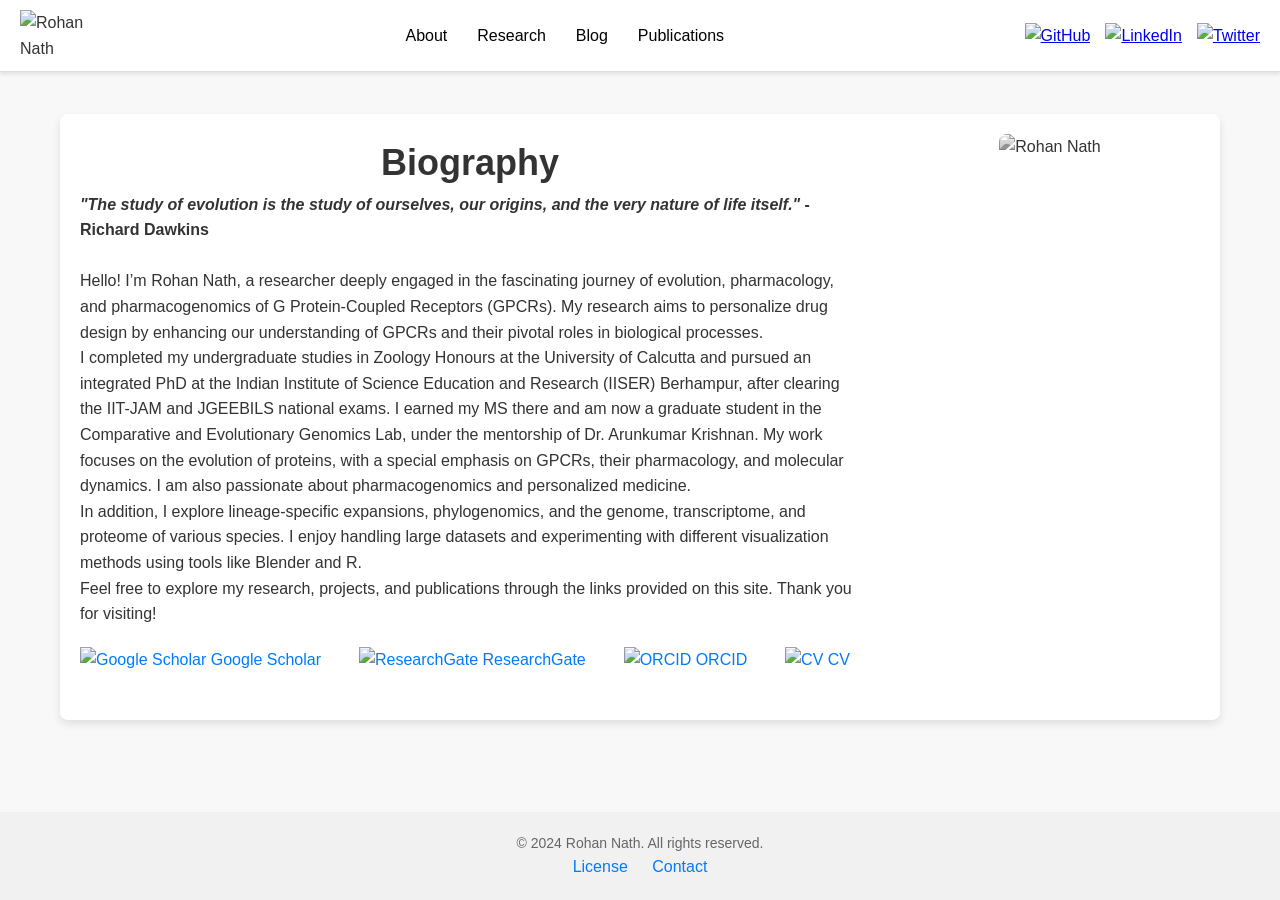
==== about.html @ 50bc9df4 "Updated Blog" ====
<!DOCTYPE html>
<html lang="en">
<head>
    <meta charset="UTF-8">
    <meta name="viewport" content="width=device-width, initial-scale=1.0">
    <title>About | Rohan Nath</title>
    <link rel="stylesheet" href="styles.css"> <!-- Link to your CSS file -->
    <script defer src="scripts.js"></script> <!-- Link to your JavaScript file -->
    <link rel="icon" href="images/logos/Rohan Nath-.png" type="image/png"> <!-- Link to your favicon -->
</head>
<body>
    <!-- Navigation Bar -->
    <header>
        <div class="nav-container">
            <div class="logo">
                <a href="index.html">
                    <img src="images/logos/Rohan Nath-.png" alt="Rohan Nath">
                </a>
            </div>
            <nav class="nav-menu">
                <a href="about.html">About</a>
                <a href="research.html">Research</a>
                <a href="blog.html">Blog</a>
                <a href="publications.html">Publications</a>
            </nav>
            <div class="hamburger-menu">
                <span></span>
                <span></span>
                <span></span>
            </div>
            <div class="social-media">
                <a href="https://github.com/RohanNathHERE" target="_blank" class="social-icon">
                    <img src="images/github.png" alt="GitHub">
                </a>
                <a href="https://www.linkedin.com/in/rohan-nath-iiserbpr/" target="_blank" class="social-icon">
                    <img src="images/linkedin.png" alt="LinkedIn">
                </a>
                <a href="https://x.com/Rohan_Nath_" target="_blank" class="social-icon">
                    <img src="images/twitter.png" alt="Twitter">
                </a>
            </div>
        </div>
    </header>

    <!-- Main Content -->
    <main>
        <section class="about-section">
            <div class="about-box">
                <div class="about-info">
                    <h1 style="font-size: 36px; text-align: center;">Biography</h1>
                    <p><strong><em>"The study of evolution is the study of ourselves, our origins, and the very nature of life itself."</em> - Richard Dawkins</strong></p>
                    
                    <br>

                    <p>Hello! I’m Rohan Nath, a researcher deeply engaged in the fascinating journey of evolution, pharmacology, and pharmacogenomics of G Protein-Coupled Receptors (GPCRs). My research aims to personalize drug design by enhancing our understanding of GPCRs and their pivotal roles in biological processes.</p>
                   
                    <p>I completed my undergraduate studies in Zoology Honours at the University of Calcutta and pursued an integrated PhD at the Indian Institute of Science Education and Research (IISER) Berhampur, after clearing the IIT-JAM and JGEEBILS national exams. I earned my MS there and am now a graduate student in the Comparative and Evolutionary Genomics Lab, under the mentorship of Dr. Arunkumar Krishnan. My work focuses on the evolution of proteins, with a special emphasis on GPCRs, their pharmacology, and molecular dynamics. I am also passionate about pharmacogenomics and personalized medicine.</p>
                    
                    <p>In addition, I explore lineage-specific expansions, phylogenomics, and the genome, transcriptome, and proteome of various species. I enjoy handling large datasets and experimenting with different visualization methods using tools like Blender and R.</p>

                    <p>Feel free to explore my research, projects, and publications through the links provided on this site. Thank you for visiting!</p>
                    
                    <div class="about-links">
                        <div class="link-item">
                            <a href="https://scholar.google.com/" target="_blank">
                                <img src="images/google-scholar.png" alt="Google Scholar" class="link-icon">
                                Google Scholar
                            </a>
                        </div>
                        <div class="link-item">
                            <a href="https://www.researchgate.net/profile/Rohan-Nath-8" target="_blank">
                                <img src="images/researchgate.png" alt="ResearchGate" class="link-icon">
                                ResearchGate
                            </a>
                        </div>
                        <div class="link-item">
                            <a href="https://orcid.org/0009-0008-1303-8055" target="_blank">
                                <img src="images/orcid.png" alt="ORCID" class="link-icon">
                                ORCID
                            </a>
                        </div>
                        <div class="link-item">
                            <a href="document/Rohan_CV.pdf" target="_blank">
                                <img src="images/cv.png" alt="CV" class="link-icon">
                                CV
                            </a>
                        </div>
                    </div>

                </div>
                <div class="portfolio-info">
                    <img src="images/about.JPG" alt="Rohan Nath" class="portfolio-picture">
                </div>
            </div>
    </section>
    </main>
    
    <!-- Footer -->
    <footer>
        <div class="footer-content">
            <p>&copy; 2024 Rohan Nath. All rights reserved.</p>
            <div class="footer-links">
                <a href="license.html">License</a>
                <a href="contact.html">Contact</a>
            </div>
        </div>
    </footer>
</body>
</html>
---- styles.css ----
/* Basic Reset */
* {
    margin: 0;
    padding: 0;
    box-sizing: border-box;
}

@media (max-width: 2400px){
/* Body Styling */
body {
    font-family: 'Roboto', Arial, sans-serif;
    color: #333;
    background-color: #f8f8f8;
    line-height: 1.6;
}

/* Navigation Bar */
header {
    background-color: #fff;
    border-bottom: 1px solid #ddd;
    padding: 10px 20px;
    box-shadow: 0 2px 4px rgba(0, 0, 0, 0.1);
}

.nav-container {
    display: flex;
    align-items: center;
    justify-content: space-between;
    margin: 0 auto;
}

/* Style for the logo container */
.logo {
    display: flex;
    align-items: center;
    justify-content: center;
}

/* Style for the logo link */
.logo a {
    display: flex;
    align-items: center;
    text-decoration: none;
    color: inherit;
}

/* Style for the logo image */
.logo img {
    width: 100px;
    height: auto;
}

.nav-menu {
    display: flex;
    justify-content: center;
    flex: 1;
}

.nav-menu a {
    position: relative;
    text-decoration: none;
    color: #000;
    padding: 0 15px;
    overflow: hidden;
}

.nav-menu a::before {
    content: "";
    position: absolute;
    left: 50%;
    bottom: 0;
    width: 0;
    height: 2px;
    background: #000;
    transition: width 0.3s ease, left 0.3s ease;
    transform: translateX(-50%);
}

.nav-menu a:hover::before {
    width: 100%;
    left: 0;
    color: inherit;
    transition: width 0.6s ease, left 0.6s ease;
    transform: translateX(0%);
}

/* Social Media Links */
.social-media {
    display: flex;
    align-items: center;
}

.social-icon {
    margin-left: 15px;
}

.social-icon img {
    width: 24px;
    height: 24px;
    transition: transform 0.3s ease, filter 0.3s ease;
}

.social-icon img:hover {
    transform: scale(1.1);
    filter: brightness(0.8);
}

/* Main Section */
main {
    display: flex;
    align-items: center;
    justify-content: center;
    height: 70vh;
    text-align: center;
    padding: 20px;
}

/* Welcome Section */
.welcome-section h1 {
    font-family: 'Playfair Display', serif;
    font-size: 42px;
    margin-bottom: 10px;
}

.welcome-section p {
    font-size: 18px;
    color: #666;
}


/* Blog Container */

/* CSS for Update Message */
.update-message {
    text-align: center;
    padding: 50px;
    background-color: #f0f0f0;
    border-radius: 10px;
    font-size: 2em;
    color: #333;
    font-weight: bold;
}

.update-message h1 {
    margin: 0;
    font-family: Arial, sans-serif;
}

.blog-container {
    display: flex;
    flex-wrap: wrap;
    max-width: 1200px;
    margin: auto;
    padding: 10px;
    gap: 5px;
    justify-content: space-between;
}

/* Blog Header */
.blog-header {
    display: flex;
    align-items: center;
    justify-content: center;
    flex-direction: column;
    text-align: center;
    margin-bottom: 10px;
    background-color: #fff;
    border-bottom: 1px solid #ddd;
    padding: 10px;
    box-shadow: 0 2px 4px rgba(0, 0, 0, 0.1);
}

.blog-header h1 {
    font-size: 42px;
}

.blog-header p {
    max-width: 1200px;
}

/* Blog Posts */
.blog-posts {
    display: grid;
    direction: ltr;
    grid-template-columns: repeat(4, 1fr);
    gap: 10px;
    justify-content: center;
}

.blog-post {
    background-color: #fff;
    padding: 15px;
    border: 1px solid #ddd;
    box-shadow: 0 2px 5px rgba(0,0,0,0.1);
}

.blog-post h2 {
    font-size: 16px;
    margin-bottom: 5px;
}

.blog-post h2 a {
    text-decoration: none;
    color: #007bff;
}

.blog-post h2 a:hover {
    text-decoration: underline;
}

.post-image img {
    max-width: 500px;
    max-height: 500px;
    object-fit: contain;
    border-radius: 8px;
}

.post-content h2 {
    font-size: 16px;
    margin-bottom: auto;
}

.post-content h2 a {
    text-decoration: none;
    color: #007bff;
}

.post-content h2 a:hover {
    text-decoration: underline;
}

.post-date {
    font-size: 12px;
    color: #999;
    margin-bottom: 5px;
    text-align: center;
}

.post-summary {
    font-size: 14px;
    color: #666;
}

/* Blog Post Page Styling */
.blog-post-page {
    max-width: 1200px;
    margin: auto;
    padding: 20px;
    background-color: #fff;
    border-radius: 8px;
    box-shadow: 0 4px 8px rgba(0, 0, 0, 0.1);
}

.blog-post {
    margin: 0 auto 100px;
}

/* Image styling */
.post-image img {
    width: 100%;
    height: auto;
    border-radius: 8px;
}

/* Heading styling */
.post-content h1,
.post-content h2 {
    margin-bottom: 10px;
    text-align: left;
}

.post-content h1 {
    font-size: 36px;
}

.post-content h2 {
    font-size: 24px;
    text-align: center;
}

/* Paragraph styling */
.post-content p {
    font-size: 16px;
    color: #666;
    margin-bottom: 20px;
    text-align: left;
    line-height: 1.6;
    overflow-wrap: break-word;
}

/* Date styling */
.post-date {
    font-size: 14px;
    color: #999;
    margin-bottom: 20px;
    text-align: center;
}

/* List styling */
.post-body ul {
    list-style-type: disc;
    padding-left: 20px;
    margin: 10px 0;
    list-style-position: inside;
    text-align: left;
    text-justify: auto;
}

.post-body li {
    margin-bottom: 10px;
    text-align: left;
    padding: 10px;
    list-style-position: inside;
}

.back-button {
    background-color: transparent;
    color: black;
    border: none;
    display: flex;
    align-items: center;
    cursor: pointer;
    font-size: 16px;
    transition: color 0.3s ease;
}

.back-button svg {
    margin-right: 8px;
    transition: transform 0.3s ease;
}

.back-button:hover {
    color: #333;
}

.back-button:hover svg {
    transform: translateX(-3px);
}

/* About Section */
.about-section {
    display: flex;
    justify-content: center;
    align-items: center;
    padding: 40px 40px;
    width: 100%;
}

.about-box {
    display: flex;
    flex-direction: row;
    justify-content: center;
    align-items: flex-start;
    width: 100%;
    max-width: 1200px;
    background-color: #fff;
    padding: 20px;
    border-radius: 8px;
    margin-top: 60px;
    box-shadow: 0 4px 8px rgba(0, 0, 0, 0.1);
}

.about-info {
    flex: 1;
    padding-right: 20px;
    text-align: left;
}

.portfolio-info {
    flex: 1;
    max-width: 300px;
    margin-left: 20px;
}

.portfolio-picture {
    width: 100%;
    height: auto;
    border-radius: 8px;
    filter: grayscale(100%);
    transition: filter 0.3s ease;
}

.portfolio-picture:hover {
    filter: grayscale(0%);
}

.about-links {
    margin-top: 20px;
    display: flex;
    flex-direction: row;
    justify-content: space-between;
}

.link-item {
    display: flex;
    flex-direction: column;
    align-items: center;
    margin-bottom: 20px;
}

.link-item a {
    text-decoration: none;
    color: #007BFF;
    text-align: center;
}

.link-icon {
    width: 40px;
    height: auto;
    margin-bottom: 8px;
}

.link-item a:hover {
    text-decoration: underline;
}

.link-text {
    margin-top: 8px;
    font-size: 14px;
    display: flex;
    align-items: center;
    justify-content: center;
}

.about-links a {
    display: block;
    color: #007BFF;
    text-decoration: none;
    margin-right: 10px;
}

.about-links a:hover {
    text-decoration: underline;
}

/* Footer */
footer {
    background-color: #f1f1f1;
    padding: 20px;
    text-align: center;
    width: 100%;
    box-sizing: border-box;
    position: fixed;
    bottom: 0;
    z-index: 999;
}

/* Footer Content */
.footer-content {
    max-width: 1200px;
    margin: 0 auto;
    display: flex;
    flex-direction: column;
    align-items: center;
}

.footer-links a {
    margin: 0 10px;
    text-decoration: none;
    color: #007BFF;
}

.footer-content p {
    font-size: 14px;
    color: #666;
}

.footer-links a:hover {
    text-decoration: underline;
}


/* Publications Page Styles */
/* Publications Container */
.publications-container {
    max-width: 1200px; /* Increased max-width for the publications container */
    margin: auto;
    padding: 20px;
    background-color: #fff; /* Background color for the publications container */
    border-radius: 8px; /* Rounded corners */
    box-shadow: 0 4px 8px rgba(0, 0, 0, 0.1); /* Shadow for a subtle 3D effect */
}

/* Year Section */
.year-section {
    margin-bottom: 40px;
    padding: 20px;
    background-color: #f9f9f9; /* Light background for each year section */
    border-radius: 8px; /* Rounded corners for each section */
}

/* Year Heading */
.year-heading {
    font-size: 36px; /* Larger font size for the year */
    font-weight: bold;
    margin-bottom: 10px; /* Space below the heading */
    border-bottom: 2px solid #ddd; /* Border for visual separation */
    padding-bottom: 5px;
    color: #333;
}

/* Publication Item */
.publication-item {
    display: flex;
    align-items: center;
    gap: 15px; /* Increased gap for better spacing */
    border-bottom: 1px solid #ddd; /* Divider line */
    padding: 15px 0; /* Increased padding for better spacing */
    transition: background-color 0.3s ease, transform 0.3s ease; /* Smooth transitions */
}

/* Publication Name */
.publication-name {
    font-size: 16px; /* Font size for publication title */
    color: #333;
    line-height: 1.4; /* Adjust line height for better readability */
    text-align: left; /* Align the name to the left */
}

/* Publication Name Heading */
.publication-name h3 {
    margin: 0; /* Remove default margin */
}

/* Publication Image */
.publication-image img {
    max-width: 150px; /* Increased width for a larger image */
    height: auto;
}

.publication-item:hover {
    background-color: #f1f1f1; /* Subtle background color change on hover */
    border-radius: 8px; /* Maintain rounded corners on hover */
    transform: translateY(-5px); /* Slight lift effect on hover */
    box-shadow: 0 6px 12px rgba(0, 0, 0, 0.1); /* Enhanced shadow effect on hover */
}


/* Research Page Styles */
.research-container {
    display: flex;
    align-items: center;
    justify-content: space-between;
    max-width: 1500px;
    margin: auto;
    padding: 20px;
}

.research-content {
    flex: 1;
    padding: 20px;
    background-color: #fff;
    border-radius: 8px;
    box-shadow: 0 4px 8px rgba(0, 0, 0, 0.1);
}

.research-content h1 {
    font-size: 36px;
    margin-bottom: 20px;
}

.research-content p {
    margin-bottom: 20px;
    text-align: left;
}

.research-video {
    flex: 1;
    display: flex;
    align-items: center;
    justify-content: center;
}

.research-video iframe {
    width: 100%;
    max-width: 560px;
    height: 315px; /* Explicitly set the height */
    border-radius: 8px;
    border: 1px solid #ddd;
}

/* Optional: Add a slight hover effect for interactivity */
.research-content:hover,
.research-video:hover iframe {
    box-shadow: 0 6px 12px rgba(0, 0, 0, 0.2);
    transition: box-shadow 0.3s ease;
}


/* Contact Page Styling */
.contact-container {
    display: flex;
    justify-content: space-between;
    margin: 50px auto;
    max-width: 1200px;
    padding: 20px;
    background-color: #fff;
    border-radius: 10px;
    box-shadow: 0 4px 8px rgba(0, 0, 0, 0.1);
}

.contact-info {
    flex: 1;
    padding-right: 40px;
}

.contact-info h2 {
    font-size: 24px;
    margin-bottom: 20px;
    color: #333;
}

.contact-info p {
    font-size: 16px;
    margin: 10px 0;
    color: #666;
    text-align: left;
}

.contact-info strong {
    font-weight: bold;
    color: #333;
    text-align: left;
}

.vertical-line {
    width: 1px;
    background-color: #ddd;
    height: auto;
    margin: 0 20px;
}

.contact-form {
    flex: 1;
    padding-left: 40px;
}

.contact-form h2 {
    font-size: 24px;
    margin-bottom: 20px;
    color: #333;
}

.contact-form .form-group {
    margin-bottom: 20px;
}

.contact-form label {
    font-size: 16px;
    margin-bottom: 5px;
    color: #555;
}

.contact-form input,
.contact-form textarea {
    width: 100%;
    padding: 10px;
    border: 1px solid #ddd;
    border-radius: 5px;
    font-size: 16px;
    background-color: #f9f9f9;
    transition: background-color 0.3s ease;
}

.contact-form input:focus,
.contact-form textarea:focus {
    background-color: #fff;
    border-color: #aaa;
    outline: none;
}

.contact-form button {
    padding: 10px 20px;
    font-size: 18px;
    color: #fff;
    background-color: #007BFF;
    border: none;
    border-radius: 5px;
    cursor: pointer;
    transition: background-color 0.3s ease;
}

.contact-form button:hover {
    background-color: #0056b3;
}

.form-group input, .form-group textarea {
    width: 100%;
    padding: 10px;
    border: 1px solid #ddd;
    border-radius: 5px;
    font-size: 16px;
    background-color: #f9f9f9;
    transition: background-color 0.3s ease;
}

.form-group input:focus, .form-group textarea:focus {
    background-color: #fff;
    border-color: #aaa;
    outline: none;
}

.error {
    color: red;
    margin-top: 5px;
    font-size: 14px;
}

/* Map Container */
.map-container {
    max-width: 1200px;
    margin: 50px auto;
    padding: 20px;
    background-color: #fff;
    border-radius: 10px;
    box-shadow: 0 4px 8px rgba(0, 0, 0, 0.1);
}

.map-container h2 {
    text-align: center;
    margin-bottom: 20px;
    color: #333;
}

.map-container iframe {
    width: 100%;
    border-radius: 10px;
    border: none;
}

/* License Container */
.license-container {
    max-width: 1200px;
    margin: 100px auto 50px; /* Increased margin-top for more space above the container */
    padding: 20px;
    background-color: #fff;
    border-radius: 10px;
    box-shadow: 0 4px 8px rgba(0, 0, 0, 0.1);
}

/* Main Title */
.license-container h1 {
    font-size: 36px;
    margin-bottom: 20px;
    color: #333;
    text-align: center;
}

/* Section Titles */
.license-container h2 {
    font-size: 28px;
    margin-top: 20px;
    margin-bottom: 10px;
    color: #333;
    border-bottom: 2px solid #333;
    padding-bottom: 5px;
}

/* Paragraphs */
.license-container p {
    font-size: 16px;
    line-height: 1.6;
    color: #666;
    margin: 10px 0;
    text-align: left;
}

/* Links */
.license-container a {
    color: #007BFF;
    text-decoration: none;
}

.license-container a:hover {
    text-decoration: underline;
}
}

/* Media Queries */

/* Tablet View */
@media (max-width: 1024px) {
    /* General Styles */
    body, html {
        margin: 0;
        padding: 0px;
        width: 100%;
        height: 100%;
        display: flex;
        flex-direction: column;
    }

    *, *::before, *::after {
        box-sizing: border-box; /* Inherit box-sizing for all elements */
        max-width: 100%; /* Prevent elements from exceeding viewport width */
    }

    .main-content{
        flex: 1;
    }
    
    .nav-container{
        position: relative;
        display: flex;
        justify-content: center;
        padding: 0 10px;
        height: 50px; /* Increase the height of the nav container */
    }

    .social-media {
        position: absolute;
        top: 10px;
        right: 0px;
    }

    .logo{
        position: absolute;
        left: 0; /* Position to the left */
        top: 50%; /* Center vertically within .nav-container */
        transform: translateY(-50%); /* Adjust vertical centering */
        display: flex;
        align-items: center;
        height: 100%;
    }

    .contact-container,
    .license-container,
    .blog-container {
        flex-direction: column;
        padding: 20px;
    }

    .research-container{
        flex-direction: column;
        width: 100%;
        position: absolute;
        top: 100px;
        margin-top: 50px;
        margin-bottom: 50px;
    }

    .research-video{
        margin-top: 50px;
        margin-bottom: 100px;
    }

    .about-section {
        margin-top: auto;
        max-width: 100%;
        margin-bottom: 100px;
    }

    .about-box{
        flex-direction: column;
        align-items: center;
        width: 100%;
        margin-bottom: 100px;
    }

    .blog-posts{
        display: grid;
        direction: ltr;
        grid-template-columns: repeat(2, 1fr);
        justify-content: center;
    }

    .about-info,
    .portfolio-info {
        margin: 0;
        width: 100%;
    }

    .portfolio-picture {
        max-width: 100%;
        height: auto; /* Added to maintain aspect ratio */
    }

    .column {
        flex: 1 1 100%;
    }

    .vertical-line {
        display: none;
    }

    .back-button {
        background-color: transparent;
        color: #000;
        border: none;
        display: flex;
        align-items: center;
        cursor: pointer;
        position: absolute;
        left: 10px;
    }

    .back-button svg {
        margin-right: 8px;
        transition: transform 0.3s ease;
    }

    .contact-form{
        display: flex;
        flex-direction: column;
        align-items: center;
        width: 100%;
    }

    .contact-container {
        margin-top: auto; /* Pushes the container to the bottom of its flex parent */
        max-height: 700px; /* Limits the height of the container */
        margin-bottom: 200px; /* Space between the container and the footer */
        display: flex;
        flex-direction: column; /* Ensure content aligns correctly */
    }

    .map-container iframe {
        height: 300px;
        width: 100%; /* Added to maintain aspect ratio */
    }

    .license-container h1 {
        font-size: 28px;
    }

    .license-container h2 {
        font-size: 22px;
    }

    .license-container p {
        font-size: 14px;
    }
}

/* Mobile Phone View */
@media (max-width: 640px) {
    /* General Styles */
    body, html {
        margin: 0;
        padding: 0px;
        width: 100%;
        height: 100%;
        display: flex;
        flex-direction: column;
    }

    *, *::before, *::after {
        box-sizing: border-box; /* Inherit box-sizing for all elements */
        max-width: 100%; /* Prevent elements from exceeding viewport width */
    }

    .main-content{
        flex: 1;
    }

    .nav-container {
        display: flex;
        justify-content: space-between;
        align-items: center;
        padding: 0 10px;
        position: relative;
        height: 50px; /* Increase the height of the nav container */
    }
    
    /* Social Media Icons on the Left */
    .social-media {
        position: absolute;
        top: 10px; /* Adjust positioning as needed */
        left: -30px; /* Adjust positioning as needed */
        display: flex;
        align-items: center;
        gap: 0px;
    }
    
    .social-icon img {
        width: 25px;
        height: 25px;
    }
    
    /* Centered Logo */
    .logo {
        position: absolute;
        top: 0px;
        left: 50%;
        transform: translateX(-50%);
        display: flex;
        justify-content: center;
        flex-grow: 1; /* Ensures the logo stays centered */
        text-align: center;
    }

    .logo img {
        max-height: 50px; /* Adjust logo size as needed */
    }
    
/* Hamburger Menu on the Right */
.hamburger-menu {
    position: absolute;
    top: 10px; /* Adjust positioning as needed */
    right: 0px; /* Adjust positioning as needed */
    display: block;
    cursor: pointer;
    z-index: 1000; /* Ensure it appears above other elements */
}

.hamburger-menu span {
    display: block;
    width: 25px;
    height: 3px;
    margin: 5px 0;
    background-color: #333;
    transition: transform 0.3s, background-color 0.3s; /* Smooth transition for transform and color */
}

/* Hover effect for moving top and bottom lines */
.hamburger-menu:hover span:nth-child(1) {
    transform: translateY(-6px); /* Move the top line down */
}

.hamburger-menu:hover span:nth-child(3) {
    transform: translateY(6px); /* Move the bottom line up */
}

/* Navigation Menu */

    .nav-menu {
        display: flex; /* Default state for visibility control */
        flex-direction: column;
        position: fixed;
        top: 80px;
        right: 0;
        background-color: #fff;
        width: 200px;
        max-height: 80vh;
        height: auto; /* Full viewport height */
        padding: 10px;
        box-shadow: 0px 4px 6px rgba(0, 0, 0, 0.1);
        transform: translateX(100%); /* Start off-screen */
        opacity: 0;
        overflow-y: auto;
        transition: transform 0.3s ease, opacity 0.3s ease; /* Smooth transition */
        box-sizing: border-box;
    }

    .nav-menu.active {
        transform: translateX(0px);
        opacity: 1;
    }

    .nav-menu a {
        display: block;
        text-align: center;
        padding: 10px;
        margin: 5px 0;
        background-color: #f5f5f5;
        border-radius: 5px;
        text-decoration: none;
        color: #333;
        transition: background-color 0.3s;
    }

    .nav-menu a:hover {
        background-color: #ddd;
    }

    h1, h2, h3, p, label, a, .publication-name, .contact-form input, 
    .contact-form textarea, .contact-form button {
        margin-bottom: 10px;
        font-size: 14px;
    }
    
    .portfolio-info {
        flex-direction: column;
        align-items: center;
        width: 100%;
    }

    .portfolio-picture {
        width: auto;
        height: 50%;
    }

    .about-section{
        margin-top: auto;
        margin-bottom: 100px;
    }

    .about-box{
        flex-direction: column;
        align-items: center;
        width: 100%;
        margin-bottom: 100px;
        margin-top: 1px;
    }

    .welcome-section h1{
        font-size: 9vw;
    }

    .blog-header h1{
        font-size: 8vw;
    }

    .blog-header p{
        font-size: 4vw;
    }

    .blog-posts{
        display: grid;
        direction: ltr;
        grid-template-columns: repeat(1, 1fr);
        justify-content: center;
    }

    .blog-post {
        background-color: #fff;
        padding: 5px;
        border: 1px solid #ddd;
        box-shadow: 0 2px 5px rgba(0,0,0,0.1);
    }
    
    .post-image img {
        max-width: 250px;
        max-height: 250px;
        object-fit: contain;
        border-radius: 8px;
    }

    .post-content h2 {
        font-size: 4vw;
        text-align: left;
    }

    .back-button {
        background-color: transparent;
        color: #000;
        border: none;
        display: flex;
        align-items: center;
        cursor: pointer;
        position: absolute;
        left: 10px;
    }
    
    .license-container h1,
    .year-heading {
        font-size: 20px;
    }

    .research-container {
        width: 100%;
        position: absolute;
        top: 60px;
        margin-bottom: 50px;
        z-index: 1;
    }

    .research-content h1{
        font-size: 6vw;
    }

    .research-content p{
        font-size: 4vw;
    }

    .link-icon {
        width: 30px;
        margin-bottom: 5px;
    }

    .link-text, .footer-links a, .license-container p {
        font-size: 12px;
    }

    .post-date {
        font-size: 4vw;
        color: #999;
        margin-bottom: 0px;
        text-align: center;
    }

    .post-body ul {
        padding-left: 10px;
        margin: 5px 0;
    }

    .about-info, .publications-container, .year-section, .license-container {
        padding: 10px;
    }

    .portfolio-picture,
    .research-video iframe,
    .map-container iframe {
        display: block;
        margin: 0 auto;
        width: 100%; /* Ensures images, videos, and iframes fit within container */
        height: auto; /* Maintain aspect ratio */
    }

    .publication-image{
        display: none;
    }

    .publication-item {
        gap: 10px;
        padding: 10px 0;
    }

    footer {
        padding: 10px;
    }

    .footer-content {
        max-width: 800px;
        margin: 0 auto;
    }

    .footer-links a {
        margin: 0 5px;
    }

    .contact-form{
        display: flex;
        flex-direction: column;
        align-items: center;
    }

    .contact-container{
        max-height: 700px;
        margin-bottom: 200px;
        display: flex;
        background-color: #fff;
        border-radius: 10px;
        flex-direction: column;
        box-shadow: 0 4px 8px rgba(0, 0, 0, 0.1);
        padding: 20px;
        gap: 20px;
        align-items: center;
    }

    .contact-info{
        width: 100%;
        max-width: 400px;
        padding: 0 20px;
    }

    .contact-info h2 {
        font-size: 16px;
        margin-bottom: 10px;
        color: #333;
        text-align: center;
    }

    .contact-info p {
        font-size: 12px;
        margin: 10px 0;
        color: #666;
        text-align: left;
    }

    .contact-form{
        width: 100%;
        max-width: 400px;
        padding: 0 20px;
    }

    .contact-form h2 {
        font-size: 16px;
        margin-bottom: 20px;
        color: #333;
    }

    .contact-form .form-group {
        margin-bottom: 20px;
    }

    .contact-form label {
        font-size: 12px;
        margin-bottom: 5px;
        color:#555;
        display: block;
        text-align: left;
    }

    .contact-form input,
    .contact-form textarea {
        width: 90%;
        padding: 8px;
        max-width: 200px;
        border: 1px solid #ddd;
        border-radius: 5px;
        font-size: 12px;
        background-color: #f9f9f9;
        transition: background-color 0.3s ease;
        align-items: left;  
    }

    .contact-form input:focus,
    .contact-form textarea:focus {
    background-color: #fff;
    border-color: #aaa;
    outline: none;
    }

    .contact-form button {
        padding: 8px 16px;
        font-size: 12px;
        color: #fff;
        background-color: #007BFF;
        border: none;
        border-radius: 5px;
        cursor: pointer;
        transition: background-color 0.3s ease;
        margin-top: -20px;
    }

    .contact-form button:hover {
        background-color: #0056b3;
    }

    .form-group input, .form-group textarea {
        width: 100%;
        padding: 10px;
        border: 1px solid #ddd;
        border-radius: 5px;
        font-size: 12px;
        background-color: #f9f9f9;
        transition: background-color 0.3s ease;
    }

    .form-group input:focus, .form-group textarea:focus {
        background-color: #fff;
        border-color: #aaa;
        outline: none;
    }
    
    .error {
        color: red;
        margin-top: 5px;
        font-size: 12px;
    }

    .license-container {
        margin-top: 50px;
    }

    .license-container h2 {
        font-size: 20px;
    }
}
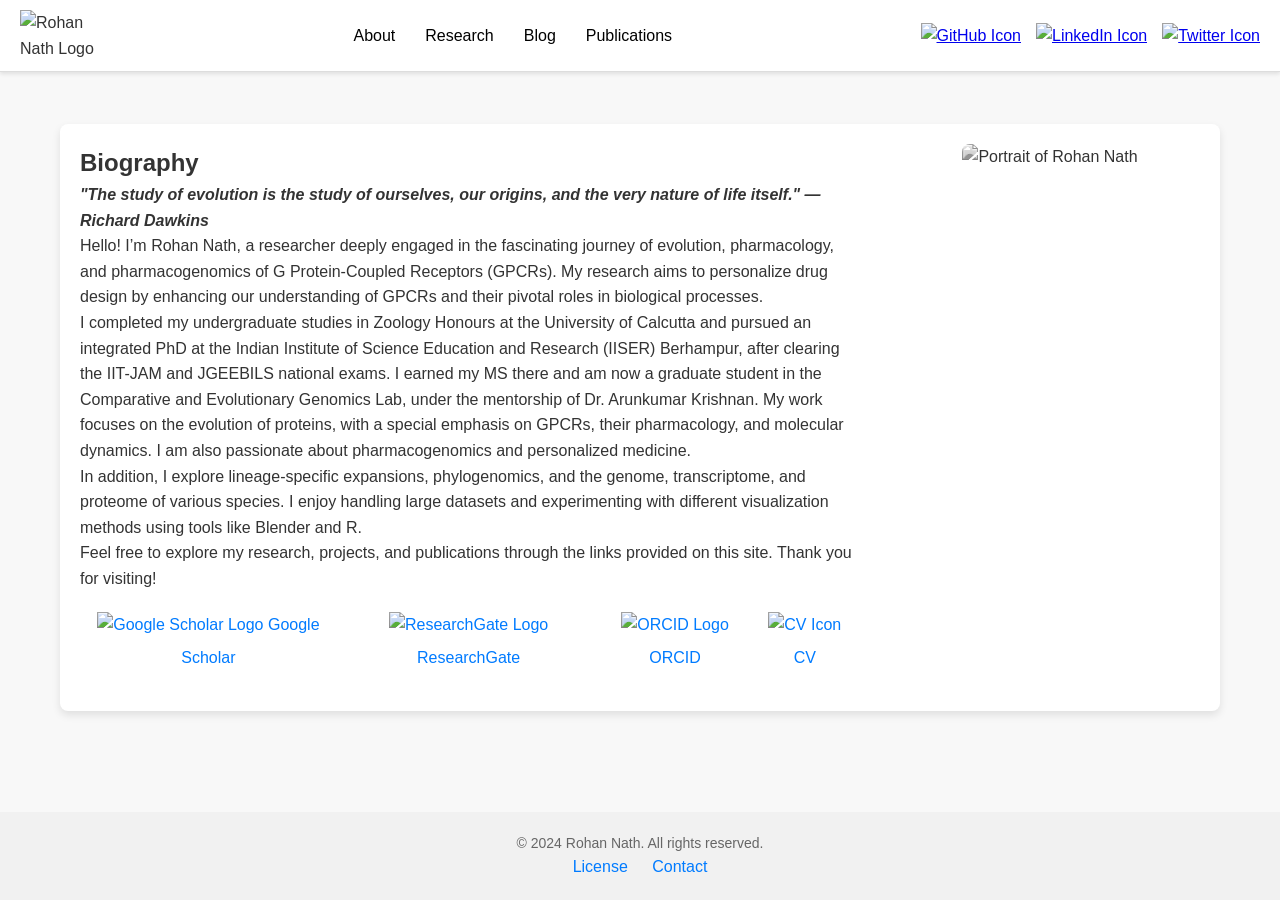
==== commit be2df632: "Updated" ====
--- a/about.html
+++ b/about.html
@@ -1,109 +1,125 @@
 <!DOCTYPE html>
 <html lang="en">
 <head>
-    <meta charset="UTF-8">
-    <meta name="viewport" content="width=device-width, initial-scale=1.0">
-    <title>About | Rohan Nath</title>
-    <link rel="stylesheet" href="styles.css"> <!-- Link to your CSS file -->
-    <script defer src="scripts.js"></script> <!-- Link to your JavaScript file -->
-    <link rel="icon" href="images/logos/Rohan Nath-.png" type="image/png"> <!-- Link to your favicon -->
+  <meta charset="UTF-8">
+  <meta name="viewport" content="width=device-width, initial-scale=1.0">
+  <title>About | Rohan Nath</title>
+  
+  <!-- SEO: Meta Description & Keywords -->
+  <meta name="description" content="Biography of Rohan Nath, a researcher in evolution, pharmacology, and pharmacogenomics of G Protein-Coupled Receptors (GPCRs).">
+  <meta name="keywords" content="Rohan Nath, GPCRs, pharmacology, pharmacogenomics, evolutionary biology, IISER, research">
+
+  <!-- CSS -->
+  <link rel="stylesheet" href="styles.css">
+
+  <!-- JavaScript -->
+  <script defer src="scripts.js"></script>
+
+  <!-- Favicon -->
+  <link rel="icon" href="images/logos/Rohan Nath-.png" type="image/png">
 </head>
 <body>
-    <!-- Navigation Bar -->
-    <header>
-        <div class="nav-container">
-            <div class="logo">
-                <a href="index.html">
-                    <img src="images/logos/Rohan Nath-.png" alt="Rohan Nath">
-                </a>
+  <!-- Header / Navigation -->
+  <header>
+    <div class="nav-container">
+      <div class="logo">
+        <a href="index.html">
+          <img src="images/logos/Rohan Nath-.png" alt="Rohan Nath Logo">
+        </a>
+      </div>
+
+      <nav class="nav-menu">
+        <a href="about.html">About</a>
+        <a href="research.html">Research</a>
+        <a href="blog.html">Blog</a>
+        <a href="publications.html">Publications</a>
+      </nav>
+
+      <!-- Hamburger Menu (for mobile) -->
+      <div class="hamburger-menu" aria-label="Menu" role="button" tabindex="0">
+        <span></span>
+        <span></span>
+        <span></span>
+      </div>
+
+      <!-- Social Media Icons -->
+      <div class="social-media">
+        <a href="https://github.com/RohanNathHERE" target="_blank" class="social-icon" aria-label="GitHub">
+          <img src="images/github.png" alt="GitHub Icon">
+        </a>
+        <a href="https://www.linkedin.com/in/rohan-nath-iiserbpr/" target="_blank" class="social-icon" aria-label="LinkedIn">
+          <img src="images/linkedin.png" alt="LinkedIn Icon">
+        </a>
+        <a href="https://x.com/Rohan_Nath_" target="_blank" class="social-icon" aria-label="Twitter">
+          <img src="images/twitter.png" alt="Twitter Icon">
+        </a>
+      </div>
+    </div>
+  </header>
+
+  <!-- Main Content: About Section -->
+  <main>
+    <section class="about-section">
+      <div class="about-box">
+        <div class="about-info">
+          <h1 class="about-title">Biography</h1>
+
+          <blockquote class="about-quote">
+            <strong><em>"The study of evolution is the study of ourselves, our origins, and the very nature of life itself." — Richard Dawkins</em></strong>
+          </blockquote>
+
+          <p>Hello! I’m Rohan Nath, a researcher deeply engaged in the fascinating journey of evolution, pharmacology, and pharmacogenomics of G Protein-Coupled Receptors (GPCRs). My research aims to personalize drug design by enhancing our understanding of GPCRs and their pivotal roles in biological processes.</p>
+
+          <p>I completed my undergraduate studies in Zoology Honours at the University of Calcutta and pursued an integrated PhD at the Indian Institute of Science Education and Research (IISER) Berhampur, after clearing the IIT-JAM and JGEEBILS national exams. I earned my MS there and am now a graduate student in the Comparative and Evolutionary Genomics Lab, under the mentorship of Dr. Arunkumar Krishnan. My work focuses on the evolution of proteins, with a special emphasis on GPCRs, their pharmacology, and molecular dynamics. I am also passionate about pharmacogenomics and personalized medicine.</p>
+
+          <p>In addition, I explore lineage-specific expansions, phylogenomics, and the genome, transcriptome, and proteome of various species. I enjoy handling large datasets and experimenting with different visualization methods using tools like Blender and R.</p>
+
+          <p>Feel free to explore my research, projects, and publications through the links provided on this site. Thank you for visiting!</p>
+
+          <div class="about-links">
+            <div class="link-item">
+              <a href="https://scholar.google.com/" target="_blank">
+                <img src="images/google-scholar.png" alt="Google Scholar Logo" class="link-icon">
+                Google Scholar
+              </a>
             </div>
-            <nav class="nav-menu">
-                <a href="about.html">About</a>
-                <a href="research.html">Research</a>
-                <a href="blog.html">Blog</a>
-                <a href="publications.html">Publications</a>
-            </nav>
-            <div class="hamburger-menu">
-                <span></span>
-                <span></span>
-                <span></span>
+            <div class="link-item">
+              <a href="https://www.researchgate.net/profile/Rohan-Nath-8" target="_blank">
+                <img src="images/researchgate.png" alt="ResearchGate Logo" class="link-icon">
+                ResearchGate
+              </a>
             </div>
-            <div class="social-media">
-                <a href="https://github.com/RohanNathHERE" target="_blank" class="social-icon">
-                    <img src="images/github.png" alt="GitHub">
-                </a>
-                <a href="https://www.linkedin.com/in/rohan-nath-iiserbpr/" target="_blank" class="social-icon">
-                    <img src="images/linkedin.png" alt="LinkedIn">
-                </a>
-                <a href="https://x.com/Rohan_Nath_" target="_blank" class="social-icon">
-                    <img src="images/twitter.png" alt="Twitter">
-                </a>
+            <div class="link-item">
+              <a href="https://orcid.org/0009-0008-1303-8055" target="_blank">
+                <img src="images/orcid.png" alt="ORCID Logo" class="link-icon">
+                ORCID
+              </a>
             </div>
+            <div class="link-item">
+              <a href="document/Rohan_CV.pdf" target="_blank">
+                <img src="images/cv.png" alt="CV Icon" class="link-icon">
+                CV
+              </a>
+            </div>
+          </div>
         </div>
-    </header>
 
-    <!-- Main Content -->
-    <main>
-        <section class="about-section">
-            <div class="about-box">
-                <div class="about-info">
-                    <h1 style="font-size: 36px; text-align: center;">Biography</h1>
-                    <p><strong><em>"The study of evolution is the study of ourselves, our origins, and the very nature of life itself."</em> - Richard Dawkins</strong></p>
-                    
-                    <br>
+        <div class="portfolio-info">
+          <img src="images/about.JPG" alt="Portrait of Rohan Nath" class="portfolio-picture">
+        </div>
+      </div>
+    </section>
+  </main>
 
-                    <p>Hello! I’m Rohan Nath, a researcher deeply engaged in the fascinating journey of evolution, pharmacology, and pharmacogenomics of G Protein-Coupled Receptors (GPCRs). My research aims to personalize drug design by enhancing our understanding of GPCRs and their pivotal roles in biological processes.</p>
-                   
-                    <p>I completed my undergraduate studies in Zoology Honours at the University of Calcutta and pursued an integrated PhD at the Indian Institute of Science Education and Research (IISER) Berhampur, after clearing the IIT-JAM and JGEEBILS national exams. I earned my MS there and am now a graduate student in the Comparative and Evolutionary Genomics Lab, under the mentorship of Dr. Arunkumar Krishnan. My work focuses on the evolution of proteins, with a special emphasis on GPCRs, their pharmacology, and molecular dynamics. I am also passionate about pharmacogenomics and personalized medicine.</p>
-                    
-                    <p>In addition, I explore lineage-specific expansions, phylogenomics, and the genome, transcriptome, and proteome of various species. I enjoy handling large datasets and experimenting with different visualization methods using tools like Blender and R.</p>
-
-                    <p>Feel free to explore my research, projects, and publications through the links provided on this site. Thank you for visiting!</p>
-                    
-                    <div class="about-links">
-                        <div class="link-item">
-                            <a href="https://scholar.google.com/" target="_blank">
-                                <img src="images/google-scholar.png" alt="Google Scholar" class="link-icon">
-                                Google Scholar
-                            </a>
-                        </div>
-                        <div class="link-item">
-                            <a href="https://www.researchgate.net/profile/Rohan-Nath-8" target="_blank">
-                                <img src="images/researchgate.png" alt="ResearchGate" class="link-icon">
-                                ResearchGate
-                            </a>
-                        </div>
-                        <div class="link-item">
-                            <a href="https://orcid.org/0009-0008-1303-8055" target="_blank">
-                                <img src="images/orcid.png" alt="ORCID" class="link-icon">
-                                ORCID
-                            </a>
-                        </div>
-                        <div class="link-item">
-                            <a href="document/Rohan_CV.pdf" target="_blank">
-                                <img src="images/cv.png" alt="CV" class="link-icon">
-                                CV
-                            </a>
-                        </div>
-                    </div>
-
-                </div>
-                <div class="portfolio-info">
-                    <img src="images/about.JPG" alt="Rohan Nath" class="portfolio-picture">
-                </div>
-            </div>
-    </section>
-    </main>
-    
-    <!-- Footer -->
-    <footer>
-        <div class="footer-content">
-            <p>&copy; 2024 Rohan Nath. All rights reserved.</p>
-            <div class="footer-links">
-                <a href="license.html">License</a>
-                <a href="contact.html">Contact</a>
-            </div>
-        </div>
-    </footer>
+  <!-- Footer -->
+  <footer>
+    <div class="footer-content">
+      <p>&copy; 2024 Rohan Nath. All rights reserved.</p>
+      <div class="footer-links">
+        <a href="license.html">License</a>
+        <a href="contact.html">Contact</a>
+      </div>
+    </div>
+  </footer>
 </body>
 </html>
--- a/styles.css
+++ b/styles.css
@@ -1000,7 +1000,7 @@
     right: 0px; /* Adjust positioning as needed */
     display: block;
     cursor: pointer;
-    z-index: 1000; /* Ensure it appears above other elements */
+    z-index: 1100; /* Ensure it appears above other elements */
 }
 
 .hamburger-menu span {
@@ -1010,6 +1010,7 @@
     margin: 5px 0;
     background-color: #333;
     transition: transform 0.3s, background-color 0.3s; /* Smooth transition for transform and color */
+    z-index: 1200;
 }
 
 /* Hover effect for moving top and bottom lines */
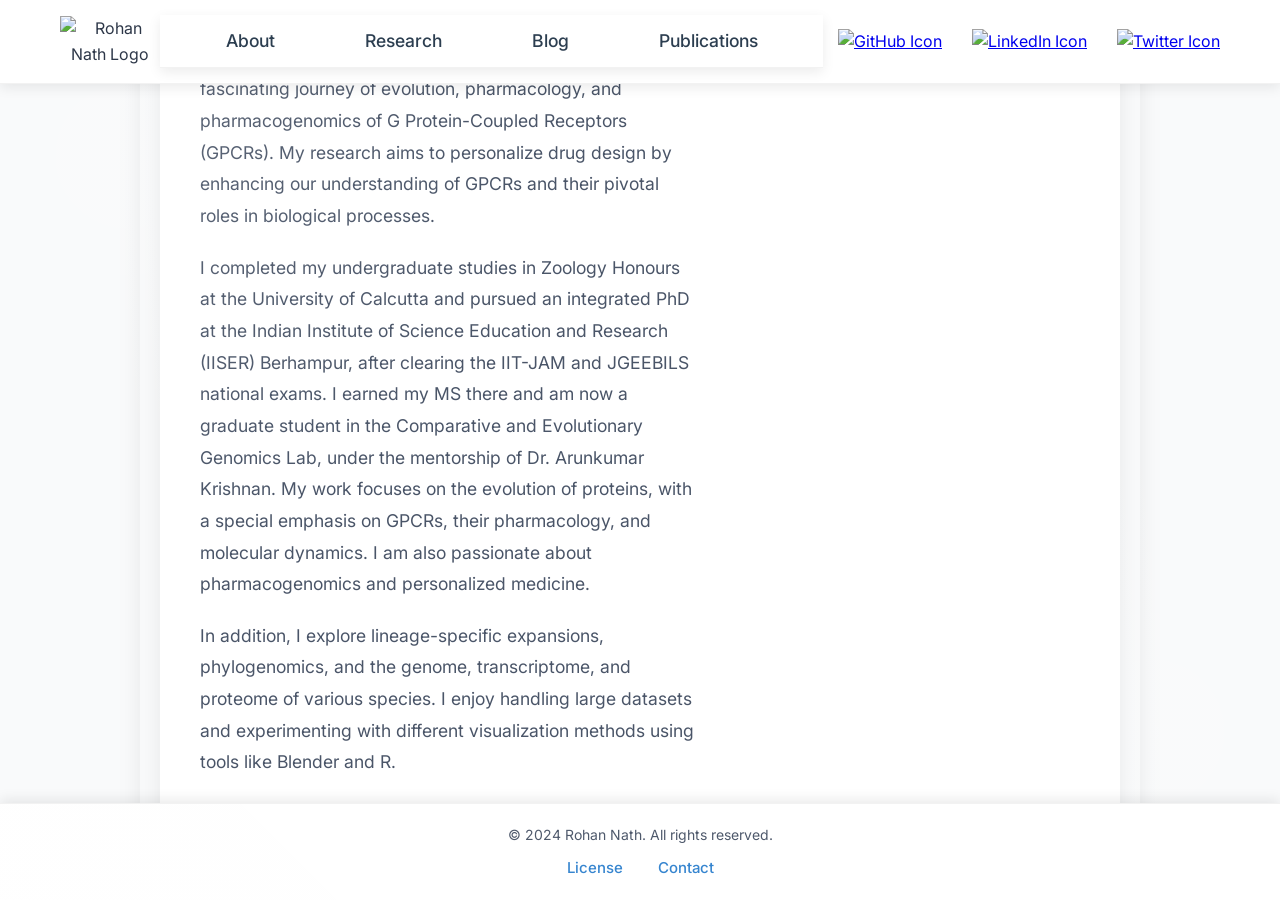
==== commit a697b21b: "Updated" ====
--- a/about.html
+++ b/about.html
@@ -17,22 +17,27 @@
 
   <!-- Favicon -->
   <link rel="icon" href="images/logos/Rohan Nath-.png" type="image/png">
+
+  <!-- Google Fonts for better typography -->
+  <link href="https://fonts.googleapis.com/css2?family=Inter:wght@400;500;600;700&family=Playfair+Display:wght@700&display=swap" rel="stylesheet">
 </head>
 <body>
   <!-- Header / Navigation -->
   <header>
     <div class="nav-container">
+      <!-- Logo -->
       <div class="logo">
         <a href="index.html">
-          <img src="images/logos/Rohan Nath-.png" alt="Rohan Nath Logo">
+          <img src="images/logos/Rohan Nath-.png" alt="Rohan Nath Logo" class="logo-img">
         </a>
       </div>
 
+      <!-- Navigation Menu -->
       <nav class="nav-menu">
-        <a href="about.html">About</a>
-        <a href="research.html">Research</a>
-        <a href="blog.html">Blog</a>
-        <a href="publications.html">Publications</a>
+        <a href="about.html" class="nav-link">About</a>
+        <a href="research.html" class="nav-link">Research</a>
+        <a href="blog.html" class="nav-link">Blog</a>
+        <a href="publications.html" class="nav-link">Publications</a>
       </nav>
 
       <!-- Hamburger Menu (for mobile) -->
@@ -45,13 +50,13 @@
       <!-- Social Media Icons -->
       <div class="social-media">
         <a href="https://github.com/RohanNathHERE" target="_blank" class="social-icon" aria-label="GitHub">
-          <img src="images/github.png" alt="GitHub Icon">
+          <img src="images/github.png" alt="GitHub Icon" class="social-icon-img">
         </a>
         <a href="https://www.linkedin.com/in/rohan-nath-iiserbpr/" target="_blank" class="social-icon" aria-label="LinkedIn">
-          <img src="images/linkedin.png" alt="LinkedIn Icon">
+          <img src="images/linkedin.png" alt="LinkedIn Icon" class="social-icon-img">
         </a>
         <a href="https://x.com/Rohan_Nath_" target="_blank" class="social-icon" aria-label="Twitter">
-          <img src="images/twitter.png" alt="Twitter Icon">
+          <img src="images/twitter.png" alt="Twitter Icon" class="social-icon-img">
         </a>
       </div>
     </div>
@@ -61,49 +66,54 @@
   <main>
     <section class="about-section">
       <div class="about-box">
+        <!-- About Information -->
         <div class="about-info">
           <h1 class="about-title">Biography</h1>
 
+          <!-- Quote -->
           <blockquote class="about-quote">
             <strong><em>"The study of evolution is the study of ourselves, our origins, and the very nature of life itself." — Richard Dawkins</em></strong>
           </blockquote>
 
-          <p>Hello! I’m Rohan Nath, a researcher deeply engaged in the fascinating journey of evolution, pharmacology, and pharmacogenomics of G Protein-Coupled Receptors (GPCRs). My research aims to personalize drug design by enhancing our understanding of GPCRs and their pivotal roles in biological processes.</p>
+          <!-- Biography Content -->
+          <p class="about-text">Hello! I’m Rohan Nath, a researcher deeply engaged in the fascinating journey of evolution, pharmacology, and pharmacogenomics of G Protein-Coupled Receptors (GPCRs). My research aims to personalize drug design by enhancing our understanding of GPCRs and their pivotal roles in biological processes.</p>
 
-          <p>I completed my undergraduate studies in Zoology Honours at the University of Calcutta and pursued an integrated PhD at the Indian Institute of Science Education and Research (IISER) Berhampur, after clearing the IIT-JAM and JGEEBILS national exams. I earned my MS there and am now a graduate student in the Comparative and Evolutionary Genomics Lab, under the mentorship of Dr. Arunkumar Krishnan. My work focuses on the evolution of proteins, with a special emphasis on GPCRs, their pharmacology, and molecular dynamics. I am also passionate about pharmacogenomics and personalized medicine.</p>
+          <p class="about-text">I completed my undergraduate studies in Zoology Honours at the University of Calcutta and pursued an integrated PhD at the Indian Institute of Science Education and Research (IISER) Berhampur, after clearing the IIT-JAM and JGEEBILS national exams. I earned my MS there and am now a graduate student in the Comparative and Evolutionary Genomics Lab, under the mentorship of Dr. Arunkumar Krishnan. My work focuses on the evolution of proteins, with a special emphasis on GPCRs, their pharmacology, and molecular dynamics. I am also passionate about pharmacogenomics and personalized medicine.</p>
 
-          <p>In addition, I explore lineage-specific expansions, phylogenomics, and the genome, transcriptome, and proteome of various species. I enjoy handling large datasets and experimenting with different visualization methods using tools like Blender and R.</p>
+          <p class="about-text">In addition, I explore lineage-specific expansions, phylogenomics, and the genome, transcriptome, and proteome of various species. I enjoy handling large datasets and experimenting with different visualization methods using tools like Blender and R.</p>
 
-          <p>Feel free to explore my research, projects, and publications through the links provided on this site. Thank you for visiting!</p>
+          <p class="about-text">Feel free to explore my research, projects, and publications through the links provided on this site. Thank you for visiting!</p>
 
+          <!-- Links to Profiles -->
           <div class="about-links">
             <div class="link-item">
-              <a href="https://scholar.google.com/" target="_blank">
+              <a href="https://scholar.google.com/" target="_blank" class="link-item-link">
                 <img src="images/google-scholar.png" alt="Google Scholar Logo" class="link-icon">
-                Google Scholar
+                <span class="link-text">Google Scholar</span>
               </a>
             </div>
             <div class="link-item">
-              <a href="https://www.researchgate.net/profile/Rohan-Nath-8" target="_blank">
+              <a href="https://www.researchgate.net/profile/Rohan-Nath-8" target="_blank" class="link-item-link">
                 <img src="images/researchgate.png" alt="ResearchGate Logo" class="link-icon">
-                ResearchGate
+                <span class="link-text">ResearchGate</span>
               </a>
             </div>
             <div class="link-item">
-              <a href="https://orcid.org/0009-0008-1303-8055" target="_blank">
+              <a href="https://orcid.org/0009-0008-1303-8055" target="_blank" class="link-item-link">
                 <img src="images/orcid.png" alt="ORCID Logo" class="link-icon">
-                ORCID
+                <span class="link-text">ORCID</span>
               </a>
             </div>
             <div class="link-item">
-              <a href="document/Rohan_CV.pdf" target="_blank">
+              <a href="document/Rohan_CV.pdf" target="_blank" class="link-item-link">
                 <img src="images/cv.png" alt="CV Icon" class="link-icon">
-                CV
+                <span class="link-text">CV</span>
               </a>
             </div>
           </div>
         </div>
 
+        <!-- Portfolio Picture -->
         <div class="portfolio-info">
           <img src="images/about.JPG" alt="Portrait of Rohan Nath" class="portfolio-picture">
         </div>
@@ -114,12 +124,12 @@
   <!-- Footer -->
   <footer>
     <div class="footer-content">
-      <p>&copy; 2024 Rohan Nath. All rights reserved.</p>
+      <p class="footer-text">&copy; 2024 Rohan Nath. All rights reserved.</p>
       <div class="footer-links">
-        <a href="license.html">License</a>
-        <a href="contact.html">Contact</a>
+        <a href="license.html" class="footer-link">License</a>
+        <a href="contact.html" class="footer-link">Contact</a>
       </div>
     </div>
   </footer>
 </body>
-</html>
+</html>
--- a/styles.css
+++ b/styles.css
@@ -5,28 +5,403 @@
     box-sizing: border-box;
 }
 
-@media (max-width: 2400px){
-/* Body Styling */
-body {
-    font-family: 'Roboto', Arial, sans-serif;
-    color: #333;
-    background-color: #f8f8f8;
-    line-height: 1.6;
-}
+@media (max-width: 2400px) {
+    /* Body Styling */
+    body {
+        font-family: 'Inter', 'Roboto', Arial, sans-serif; /* Inter is a modern, clean font */
+        color: #2d3748; /* Slightly darker gray for better readability */
+        background-color: #f9fafb; /* Soft, light background */
+        line-height: 1.6;
+        -webkit-font-smoothing: antialiased; /* Smooth fonts for modern browsers */
+        -moz-osx-font-smoothing: grayscale;
+    }
+
+    /* Add a subtle gradient or texture to the background for depth */
+    body::before {
+        content: '';
+        position: fixed;
+        top: 0;
+        left: 0;
+        width: 100%;
+        height: 100%;
+        background: radial-gradient(circle at 10% 10%, rgba(255, 255, 255, 0.1), transparent 20%),
+                    radial-gradient(circle at 90% 90%, rgba(255, 255, 255, 0.1), transparent 20%);
+        pointer-events: none; /* Ensure it doesn't interfere with interactions */
+        z-index: -1;
+    }
+
+    /* Add smooth transitions for interactive elements */
+    a, button, input, textarea {
+        transition: all 0.3s ease-in-out;
+    }
+
+    /* Add a hover effect for links */
+    a:hover {
+        color: #3182ce; /* A soft blue for interactivity */
+        text-decoration: underline;
+    }
+
+    /* Add a subtle box-shadow to interactive elements */
+    button, input[type="submit"], input[type="button"] {
+        box-shadow: 0 2px 4px rgba(0, 0, 0, 0.1);
+    }
+
+    button:hover, input[type="submit"]:hover, input[type="button"]:hover {
+        box-shadow: 0 4px 8px rgba(0, 0, 0, 0.15);
+        transform: translateY(-1px); /* Slight lift on hover */
+    }
+}
+
+/* Header Styling */
+header {
+    background-color: #ffffff;
+    padding: 30px 20px; /* Slightly more padding for better spacing */
+    box-shadow: 0 4px 12px rgba(0, 0, 0, 0.08); /* Softer, more modern shadow */
+    text-align: center;
+    position: sticky; /* Make the header sticky for better navigation */
+    top: 0;
+    z-index: 1000; /* Ensure it stays above other content */
+    backdrop-filter: blur(8px); /* Adds a subtle blur effect for a modern look */
+    background-color: rgba(255, 255, 255, 0.9); /* Slightly transparent background */
+    border-bottom: 1px solid rgba(0, 0, 0, 0.05); /* Subtle border for depth */
+}
+
+header h1 {
+    font-size: 2.5rem;
+    color: #2c3e50;
+    margin-bottom: 10px;
+    font-weight: 700; /* Bold for emphasis */
+    letter-spacing: -0.05em; /* Tighter letter spacing for a modern look */
+    transition: color 0.3s ease-in-out; /* Smooth color transition */
+}
+
+header h1:hover {
+    color: #3182ce; /* Interactive hover effect */
+}
+
+header p {
+    font-size: 1.2rem;
+    color: #7f8c8d;
+    font-weight: 400; /* Lighter weight for contrast */
+    margin-top: 5px; /* Slightly reduced margin for tighter spacing */
+    transition: color 0.3s ease-in-out; /* Smooth color transition */
+}
+
+header p:hover {
+    color: #4a5568; /* Darker gray on hover for interactivity */
+}
+
+/* Add a subtle animation to the header on page load */
+@keyframes fadeInDown {
+    from {
+        opacity: 0;
+        transform: translateY(-20px);
+    }
+    to {
+        opacity: 1;
+        transform: translateY(0);
+    }
+}
+
+header {
+    animation: fadeInDown 0.6s ease-out; /* Smooth fade-in animation */
+}
+
+/* Navigation Styling */
+nav {
+    display: flex;
+    justify-content: center;
+    background-color: rgba(255, 255, 255, 0.95); /* Slightly transparent background */
+    padding: 12px 10px; /* Slightly more padding for better spacing */
+    box-shadow: 0 4px 12px rgba(0, 0, 0, 0.08); /* Softer, more modern shadow */
+    position: sticky; /* Make the nav sticky for better navigation */
+    top: 80px; /* Adjust based on header height */
+    z-index: 999; /* Ensure it stays above other content */
+    backdrop-filter: blur(8px); /* Subtle blur effect for a modern look */
+    border-bottom: 1px solid rgba(0, 0, 0, 0.05); /* Subtle border for depth */
+}
+
+nav a {
+    text-decoration: none;
+    color: #4a5568; /* Slightly darker gray for better readability */
+    margin: 0 20px; /* Slightly more spacing between links */
+    font-size: 1.1rem;
+    font-weight: 500; /* Medium weight for better emphasis */
+    transition: all 0.3s ease; /* Smooth transition for all properties */
+    position: relative; /* For the hover effect */
+}
+
+nav a:hover {
+    color: #3182ce; /* Soft blue for interactivity */
+}
+
+/* Add an underline effect on hover */
+nav a::after {
+    content: '';
+    position: absolute;
+    left: 0;
+    bottom: -5px; /* Position the underline below the text */
+    width: 100%;
+    height: 2px;
+    background-color: #3182ce; /* Matching hover color */
+    transform: scaleX(0); /* Start with no width */
+    transform-origin: right;
+    transition: transform 0.3s ease; /* Smooth transition */
+}
+
+nav a:hover::after {
+    transform: scaleX(1); /* Expand the underline on hover */
+    transform-origin: left;
+}
+
+/* Add a subtle animation to the nav on page load */
+@keyframes fadeIn {
+    from {
+        opacity: 0;
+        transform: translateY(-10px);
+    }
+    to {
+        opacity: 1;
+        transform: translateY(0);
+    }
+}
+
+nav {
+    animation: fadeIn 0.6s ease-out; /* Smooth fade-in animation */
+}
+
+/* Section Styling */
+section {
+    padding: 50px 30px; /* Slightly more padding for better spacing */
+    background-color: #ffffff;
+    margin: 30px auto; /* Increased margin for better separation */
+    max-width: 1000px;
+    border-radius: 12px; /* Slightly larger radius for a softer look */
+    box-shadow: 0 6px 24px rgba(0, 0, 0, 0.08); /* Softer, more modern shadow */
+    transition: transform 0.3s ease, box-shadow 0.3s ease; /* Smooth transitions */
+}
+
+section:hover {
+    transform: translateY(-5px); /* Slight lift on hover */
+    box-shadow: 0 8px 32px rgba(0, 0, 0, 0.12); /* Enhanced shadow on hover */
+}
+
+section h2 {
+    font-size: 2rem;
+    color: #2c3e50;
+    margin-bottom: 25px; /* Slightly more spacing */
+    font-weight: 700; /* Bold for emphasis */
+    letter-spacing: -0.03em; /* Tighter letter spacing for a modern look */
+    position: relative; /* For the underline effect */
+}
+
+section h2::after {
+    content: '';
+    position: absolute;
+    left: 0;
+    bottom: -10px; /* Position the underline below the text */
+    width: 60px; /* Length of the underline */
+    height: 4px;
+    background-color: #3182ce; /* Soft blue for a pop of color */
+    border-radius: 2px; /* Rounded corners for the underline */
+}
+
+section p {
+    font-size: 1.1rem;
+    color: #4a5568; /* Slightly darker gray for better readability */
+    line-height: 1.8;
+    margin-bottom: 20px; /* Added margin for better spacing */
+    transition: color 0.3s ease; /* Smooth color transition */
+}
+
+section p:hover {
+    color: #2c3e50; /* Darker color on hover for interactivity */
+}
+
+/* Add a subtle animation to sections on page load */
+@keyframes fadeInUp {
+    from {
+        opacity: 0;
+        transform: translateY(20px);
+    }
+    to {
+        opacity: 1;
+        transform: translateY(0);
+    }
+}
+
+section {
+    animation: fadeInUp 0.6s ease-out; /* Smooth fade-in animation */
+}
+
+/* Interactive Elements */
+button, .btn {
+    background-color: #3182ce; /* Soft blue for a modern look */
+    color: #ffffff;
+    border: none;
+    padding: 12px 24px; /* Slightly more padding for better clickability */
+    border-radius: 8px; /* Slightly larger radius for a softer look */
+    cursor: pointer;
+    font-size: 1rem;
+    font-weight: 500; /* Medium weight for better emphasis */
+    transition: all 0.3s ease; /* Smooth transition for all properties */
+    box-shadow: 0 4px 12px rgba(49, 130, 206, 0.2); /* Subtle shadow for depth */
+}
+
+button:hover, .btn:hover {
+    background-color: #2c5282; /* Darker blue on hover */
+    transform: translateY(-2px); /* Slight lift on hover */
+    box-shadow: 0 6px 16px rgba(49, 130, 206, 0.3); /* Enhanced shadow on hover */
+}
+
+button:active, .btn:active {
+    transform: translateY(0); /* Reset lift on click */
+    box-shadow: 0 4px 12px rgba(49, 130, 206, 0.2); /* Reset shadow on click */
+}
+
+/* Hover Effects for Cards/Projects */
+.project-card {
+    background-color: #ffffff;
+    padding: 25px; /* Slightly more padding for better spacing */
+    border-radius: 12px; /* Slightly larger radius for a softer look */
+    box-shadow: 0 6px 20px rgba(0, 0, 0, 0.08); /* Softer, more modern shadow */
+    transition: transform 0.3s ease, box-shadow 0.3s ease; /* Smooth transitions */
+    border: 1px solid rgba(0, 0, 0, 0.05); /* Subtle border for depth */
+}
+
+.project-card:hover {
+    transform: translateY(-8px); /* Slightly larger lift on hover */
+    box-shadow: 0 10px 30px rgba(0, 0, 0, 0.12); /* Enhanced shadow on hover */
+}
+
+/* Add a subtle animation to project cards on hover */
+.project-card::after {
+    content: '';
+    position: absolute;
+    top: 0;
+    left: 0;
+    width: 100%;
+    height: 100%;
+    border-radius: 12px;
+    background: linear-gradient(45deg, rgba(255, 255, 255, 0.1), transparent);
+    opacity: 0;
+    transition: opacity 0.3s ease;
+    pointer-events: none; /* Ensure it doesn't interfere with interactions */
+}
+
+.project-card:hover::after {
+    opacity: 1; /* Show the gradient effect on hover */
+}
+
+/* Add a fade-in animation to project cards on page load */
+@keyframes fadeInUp {
+    from {
+        opacity: 0;
+        transform: translateY(20px);
+    }
+    to {
+        opacity: 1;
+        transform: translateY(0);
+    }
+}
+
+.project-card {
+    animation: fadeInUp 0.6s ease-out; /* Smooth fade-in animation */
+}
+
+/* Footer Styling */
+footer {
+    text-align: center;
+    padding: 30px 20px; /* Slightly more padding for better spacing */
+    background-color: #2c3e50; /* Dark background for contrast */
+    color: #ffffff;
+    margin-top: 60px; /* Increased margin for better separation */
+    font-size: 1rem;
+    position: relative; /* For the gradient overlay */
+    overflow: hidden; /* Ensure the gradient doesn't overflow */
+}
+
+/* Add a subtle gradient overlay for depth */
+footer::before {
+    content: '';
+    position: absolute;
+    top: 0;
+    left: 0;
+    width: 100%;
+    height: 100%;
+    background: linear-gradient(45deg, rgba(255, 255, 255, 0.05), transparent);
+    pointer-events: none; /* Ensure it doesn't interfere with interactions */
+    z-index: 1;
+}
+
+footer a {
+    color: #63b3ed; /* Soft blue for links */
+    text-decoration: none;
+    font-weight: 500; /* Medium weight for better emphasis */
+    transition: all 0.3s ease; /* Smooth transition for all properties */
+    position: relative; /* For the hover effect */
+}
+
+footer a:hover {
+    color: #4299e1; /* Slightly darker blue on hover */
+    text-decoration: none; /* Remove underline */
+}
+
+/* Add an underline effect on hover */
+footer a::after {
+    content: '';
+    position: absolute;
+    left: 0;
+    bottom: -2px; /* Position the underline below the text */
+    width: 100%;
+    height: 2px;
+    background-color: #4299e1; /* Matching hover color */
+    transform: scaleX(0); /* Start with no width */
+    transform-origin: right;
+    transition: transform 0.3s ease; /* Smooth transition */
+}
+
+footer a:hover::after {
+    transform: scaleX(1); /* Expand the underline on hover */
+    transform-origin: left;
+}
+
+/* Add a subtle animation to the footer on page load */
+@keyframes fadeIn {
+    from {
+        opacity: 0;
+        transform: translateY(20px);
+    }
+    to {
+        opacity: 1;
+        transform: translateY(0);
+    }
+}
+
+footer {
+    animation: fadeIn 0.6s ease-out; /* Smooth fade-in animation */
+}
+
 
 /* Navigation Bar */
 header {
-    background-color: #fff;
-    border-bottom: 1px solid #ddd;
-    padding: 10px 20px;
-    box-shadow: 0 2px 4px rgba(0, 0, 0, 0.1);
+    background-color: rgba(255, 255, 255, 0.95); /* Slightly transparent background */
+    border-bottom: 1px solid rgba(0, 0, 0, 0.05); /* Subtle border for depth */
+    padding: 15px 20px; /* Slightly more padding for better spacing */
+    box-shadow: 0 4px 12px rgba(0, 0, 0, 0.08); /* Softer, more modern shadow */
+    position: sticky; /* Make the header sticky for better navigation */
+    top: 0;
+    z-index: 1000; /* Ensure it stays above other content */
+    backdrop-filter: blur(8px); /* Subtle blur effect for a modern look */
 }
 
 .nav-container {
     display: flex;
     align-items: center;
     justify-content: space-between;
-    margin: 0 auto;
+    max-width: 1200px; /* Limit width for better readability */
+    margin: 0 auto; /* Center the container */
+    padding: 0 20px; /* Add padding for better spacing */
 }
 
 /* Style for the logo container */
@@ -42,67 +417,100 @@
     align-items: center;
     text-decoration: none;
     color: inherit;
+    transition: opacity 0.3s ease; /* Smooth transition for hover effect */
+}
+
+.logo a:hover {
+    opacity: 0.8; /* Slight fade on hover */
 }
 
 /* Style for the logo image */
 .logo img {
     width: 100px;
     height: auto;
+    transition: transform 0.3s ease; /* Smooth transition for hover effect */
+}
+
+.logo img:hover {
+    transform: scale(1.05); /* Slight scale on hover */
 }
 
 .nav-menu {
     display: flex;
     justify-content: center;
     flex: 1;
+    gap: 20px; /* Add gap between menu items */
 }
 
 .nav-menu a {
     position: relative;
     text-decoration: none;
-    color: #000;
+    color: #2c3e50; /* Darker gray for better readability */
     padding: 0 15px;
-    overflow: hidden;
+    font-size: 1.1rem;
+    font-weight: 500; /* Medium weight for better emphasis */
+    transition: color 0.3s ease; /* Smooth transition for hover effect */
 }
 
 .nav-menu a::before {
     content: "";
     position: absolute;
     left: 50%;
-    bottom: 0;
+    bottom: -5px; /* Position the underline below the text */
     width: 0;
     height: 2px;
-    background: #000;
-    transition: width 0.3s ease, left 0.3s ease;
+    background: #3182ce; /* Soft blue for a pop of color */
+    transition: width 0.3s ease, left 0.3s ease; /* Smooth transition */
     transform: translateX(-50%);
 }
 
 .nav-menu a:hover::before {
-    width: 100%;
+    width: 100%; /* Expand the underline on hover */
     left: 0;
-    color: inherit;
-    transition: width 0.6s ease, left 0.6s ease;
     transform: translateX(0%);
+}
+
+.nav-menu a:hover {
+    color: #3182ce; /* Change text color on hover */
 }
 
 /* Social Media Links */
 .social-media {
     display: flex;
     align-items: center;
+    gap: 15px; /* Add gap between social icons */
 }
 
 .social-icon {
     margin-left: 15px;
+    transition: transform 0.3s ease; /* Smooth transition for hover effect */
 }
 
 .social-icon img {
     width: 24px;
     height: 24px;
-    transition: transform 0.3s ease, filter 0.3s ease;
+    transition: transform 0.3s ease, filter 0.3s ease; /* Smooth transition for hover effect */
 }
 
 .social-icon img:hover {
-    transform: scale(1.1);
-    filter: brightness(0.8);
+    transform: scale(1.2); /* Slightly larger scale on hover */
+    filter: brightness(0.8); /* Slight fade on hover */
+}
+
+/* Add a subtle animation to the nav on page load */
+@keyframes fadeInDown {
+    from {
+        opacity: 0;
+        transform: translateY(-20px);
+    }
+    to {
+        opacity: 1;
+        transform: translateY(0);
+    }
+}
+
+header {
+    animation: fadeInDown 0.6s ease-out; /* Smooth fade-in animation */
 }
 
 /* Main Section */
@@ -110,50 +518,129 @@
     display: flex;
     align-items: center;
     justify-content: center;
-    height: 70vh;
+    height: 80vh; /* Slightly taller for better visual impact */
     text-align: center;
-    padding: 20px;
+    padding: 40px 20px; /* More padding for better spacing */
+    background-color: #f9fafb; /* Light background for contrast */
+    position: relative; /* For the gradient overlay */
+    overflow: hidden; /* Ensure the gradient doesn't overflow */
+}
+
+/* Add a subtle gradient overlay for depth */
+main::before {
+    content: '';
+    position: absolute;
+    top: 0;
+    left: 0;
+    width: 100%;
+    height: 100%;
+    background: radial-gradient(circle at 10% 10%, rgba(255, 255, 255, 0.1), transparent 30%),
+                radial-gradient(circle at 90% 90%, rgba(255, 255, 255, 0.1), transparent 30%);
+    pointer-events: none; /* Ensure it doesn't interfere with interactions */
+    z-index: 0;
 }
 
 /* Welcome Section */
+.welcome-section {
+    position: relative;
+    z-index: 1; /* Ensure content is above the gradient overlay */
+    max-width: 800px; /* Limit width for better readability */
+}
+
 .welcome-section h1 {
     font-family: 'Playfair Display', serif;
-    font-size: 42px;
-    margin-bottom: 10px;
+    font-size: 48px; /* Slightly larger for emphasis */
+    margin-bottom: 20px; /* More spacing */
+    color: #2c3e50; /* Darker gray for better readability */
+    font-weight: 700; /* Bold for emphasis */
+    line-height: 1.2; /* Better line height for readability */
+    animation: fadeInUp 0.8s ease-out; /* Smooth fade-in animation */
 }
 
 .welcome-section p {
-    font-size: 18px;
-    color: #666;
+    font-size: 20px; /* Slightly larger for better readability */
+    color: #4a5568; /* Slightly darker gray for contrast */
+    line-height: 1.8; /* Better line height for readability */
+    margin-bottom: 30px; /* More spacing */
+    animation: fadeInUp 1s ease-out; /* Smooth fade-in animation */
+}
+
+/* Add a call-to-action button */
+.welcome-section .cta-button {
+    background-color: #3182ce; /* Soft blue for a modern look */
+    color: #ffffff;
+    border: none;
+    padding: 12px 24px; /* Slightly more padding for better clickability */
+    border-radius: 8px; /* Slightly larger radius for a softer look */
+    font-size: 1rem;
+    font-weight: 500; /* Medium weight for better emphasis */
+    cursor: pointer;
+    transition: all 0.3s ease; /* Smooth transition for all properties */
+    box-shadow: 0 4px 12px rgba(49, 130, 206, 0.2); /* Subtle shadow for depth */
+    animation: fadeInUp 1.2s ease-out; /* Smooth fade-in animation */
+}
+
+.welcome-section .cta-button:hover {
+    background-color: #2c5282; /* Darker blue on hover */
+    transform: translateY(-2px); /* Slight lift on hover */
+    box-shadow: 0 6px 16px rgba(49, 130, 206, 0.3); /* Enhanced shadow on hover */
+}
+
+.welcome-section .cta-button:active {
+    transform: translateY(0); /* Reset lift on click */
+    box-shadow: 0 4px 12px rgba(49, 130, 206, 0.2); /* Reset shadow on click */
+}
+
+/* Fade-in animation for welcome section */
+@keyframes fadeInUp {
+    from {
+        opacity: 0;
+        transform: translateY(20px);
+    }
+    to {
+        opacity: 1;
+        transform: translateY(0);
+    }
 }
 
 
 /* Blog Container */
-
-/* CSS for Update Message */
-.update-message {
-    text-align: center;
-    padding: 50px;
-    background-color: #f0f0f0;
-    border-radius: 10px;
-    font-size: 2em;
-    color: #333;
-    font-weight: bold;
-}
-
-.update-message h1 {
-    margin: 0;
-    font-family: Arial, sans-serif;
-}
-
 .blog-container {
     display: flex;
     flex-wrap: wrap;
     max-width: 1200px;
-    margin: auto;
-    padding: 10px;
-    gap: 5px;
-    justify-content: space-between;
+    margin: 40px auto; /* Increased margin for better spacing */
+    padding: 20px; /* More padding for better spacing */
+    gap: 20px; /* Increased gap for better separation */
+    justify-content: center; /* Center items for a balanced layout */
+}
+
+/* CSS for Update Message */
+.update-message {
+    text-align: center;
+    padding: 60px 20px; /* More padding for better spacing */
+    background-color: #f9fafb; /* Light background for contrast */
+    border-radius: 12px; /* Slightly larger radius for a softer look */
+    font-size: 1.5rem; /* Adjusted font size for better readability */
+    color: #2c3e50; /* Darker gray for better readability */
+    font-weight: 600; /* Semi-bold for emphasis */
+    box-shadow: 0 4px 12px rgba(0, 0, 0, 0.08); /* Softer, more modern shadow */
+    margin: 40px auto; /* Added margin for better separation */
+    max-width: 800px; /* Limit width for better readability */
+}
+
+.update-message h1 {
+    margin: 0;
+    font-family: 'Inter', Arial, sans-serif; /* Modern, clean font */
+    font-size: 2.5rem; /* Larger font size for emphasis */
+    color: #3182ce; /* Soft blue for a pop of color */
+    margin-bottom: 10px; /* Added spacing */
+}
+
+.update-message p {
+    font-size: 1.2rem; /* Adjusted font size for better readability */
+    color: #4a5568; /* Slightly darker gray for contrast */
+    line-height: 1.6; /* Better line height for readability */
 }
 
 /* Blog Header */
@@ -163,178 +650,328 @@
     justify-content: center;
     flex-direction: column;
     text-align: center;
-    margin-bottom: 10px;
-    background-color: #fff;
-    border-bottom: 1px solid #ddd;
-    padding: 10px;
-    box-shadow: 0 2px 4px rgba(0, 0, 0, 0.1);
+    margin-bottom: 40px; /* Increased margin for better spacing */
+    background-color: #ffffff;
+    border-bottom: 1px solid rgba(0, 0, 0, 0.05); /* Subtle border for depth */
+    padding: 30px 20px; /* More padding for better spacing */
+    box-shadow: 0 4px 12px rgba(0, 0, 0, 0.08); /* Softer, more modern shadow */
+    border-radius: 12px; /* Slightly larger radius for a softer look */
 }
 
 .blog-header h1 {
-    font-size: 42px;
+    font-size: 2.5rem; /* Adjusted font size for better readability */
+    color: #2c3e50; /* Darker gray for better readability */
+    font-weight: 700; /* Bold for emphasis */
+    margin-bottom: 15px; /* Added spacing */
+    font-family: 'Playfair Display', serif; /* Elegant font for headings */
 }
 
 .blog-header p {
-    max-width: 1200px;
+    max-width: 800px; /* Limit width for better readability */
+    font-size: 1.1rem; /* Adjusted font size for better readability */
+    color: #4a5568; /* Slightly darker gray for contrast */
+    line-height: 1.8; /* Better line height for readability */
+    margin: 0 auto; /* Center the text */
+}
+
+/* Add a subtle animation to the blog header on page load */
+@keyframes fadeInDown {
+    from {
+        opacity: 0;
+        transform: translateY(-20px);
+    }
+    to {
+        opacity: 1;
+        transform: translateY(0);
+    }
+}
+
+.blog-header {
+    animation: fadeInDown 0.6s ease-out; /* Smooth fade-in animation */
 }
 
 /* Blog Posts */
 .blog-posts {
     display: grid;
-    direction: ltr;
-    grid-template-columns: repeat(4, 1fr);
-    gap: 10px;
+    grid-template-columns: repeat(auto-fit, minmax(250px, 1fr)); /* Responsive grid layout */
+    gap: 20px; /* Increased gap for better separation */
     justify-content: center;
+    padding: 20px; /* Added padding for better spacing */
+    max-width: 1200px; /* Limit width for better readability */
+    margin: 0 auto; /* Center the grid */
 }
 
 .blog-post {
     background-color: #fff;
-    padding: 15px;
-    border: 1px solid #ddd;
-    box-shadow: 0 2px 5px rgba(0,0,0,0.1);
+    padding: 20px; /* More padding for better spacing */
+    border: 1px solid rgba(0, 0, 0, 0.05); /* Subtle border for depth */
+    border-radius: 12px; /* Slightly larger radius for a softer look */
+    box-shadow: 0 4px 12px rgba(0, 0, 0, 0.08); /* Softer, more modern shadow */
+    transition: transform 0.3s ease, box-shadow 0.3s ease; /* Smooth transitions */
+}
+
+.blog-post:hover {
+    transform: translateY(-5px); /* Slight lift on hover */
+    box-shadow: 0 8px 24px rgba(0, 0, 0, 0.12); /* Enhanced shadow on hover */
 }
 
 .blog-post h2 {
-    font-size: 16px;
-    margin-bottom: 5px;
+    font-size: 1.25rem; /* Adjusted font size for better readability */
+    margin-bottom: 10px; /* More spacing */
+    font-weight: 600; /* Semi-bold for emphasis */
+    color: #2c3e50; /* Darker gray for better readability */
 }
 
 .blog-post h2 a {
     text-decoration: none;
-    color: #007bff;
+    color: #3182ce; /* Soft blue for a modern look */
+    transition: color 0.3s ease; /* Smooth transition for hover effect */
 }
 
 .blog-post h2 a:hover {
-    text-decoration: underline;
+    color: #2c5282; /* Darker blue on hover */
+    text-decoration: none; /* Remove underline */
+}
+
+/* Add an underline effect on hover */
+.blog-post h2 a::after {
+    content: '';
+    display: block;
+    width: 0;
+    height: 2px;
+    background: #3182ce; /* Matching hover color */
+    transition: width 0.3s ease; /* Smooth transition */
+}
+
+.blog-post h2 a:hover::after {
+    width: 100%; /* Expand the underline on hover */
 }
 
 .post-image img {
-    max-width: 500px;
-    max-height: 500px;
-    object-fit: contain;
-    border-radius: 8px;
+    width: 100%; /* Ensure the image fills the container */
+    height: auto; /* Maintain aspect ratio */
+    max-height: 200px; /* Limit height for consistency */
+    object-fit: cover; /* Ensure the image covers the area */
+    border-radius: 8px; /* Rounded corners for a modern look */
+    margin-bottom: 15px; /* Added spacing */
 }
 
 .post-content h2 {
-    font-size: 16px;
-    margin-bottom: auto;
+    font-size: 1.25rem; /* Adjusted font size for better readability */
+    margin-bottom: 10px; /* More spacing */
+    font-weight: 600; /* Semi-bold for emphasis */
+    color: #2c3e50; /* Darker gray for better readability */
 }
 
 .post-content h2 a {
     text-decoration: none;
-    color: #007bff;
+    color: #3182ce; /* Soft blue for a modern look */
+    transition: color 0.3s ease; /* Smooth transition for hover effect */
 }
 
 .post-content h2 a:hover {
-    text-decoration: underline;
+    color: #2c5282; /* Darker blue on hover */
+    text-decoration: none; /* Remove underline */
 }
 
 .post-date {
-    font-size: 12px;
-    color: #999;
-    margin-bottom: 5px;
-    text-align: center;
+    font-size: 0.875rem; /* Adjusted font size for better readability */
+    color: #7f8c8d; /* Light gray for contrast */
+    margin-bottom: 10px; /* More spacing */
+    text-align: left; /* Align left for better readability */
 }
 
 .post-summary {
-    font-size: 14px;
-    color: #666;
+    font-size: 0.9375rem; /* Adjusted font size for better readability */
+    color: #4a5568; /* Slightly darker gray for contrast */
+    line-height: 1.6; /* Better line height for readability */
+    margin-bottom: 15px; /* Added spacing */
+}
+
+/* Add a subtle animation to blog posts on page load */
+@keyframes fadeInUp {
+    from {
+        opacity: 0;
+        transform: translateY(20px);
+    }
+    to {
+        opacity: 1;
+        transform: translateY(0);
+    }
+}
+
+.blog-post {
+    animation: fadeInUp 0.6s ease-out; /* Smooth fade-in animation */
 }
 
 /* Blog Post Page Styling */
 .blog-post-page {
-    max-width: 1200px;
-    margin: auto;
-    padding: 20px;
+    max-width: 800px; /* Adjusted for better readability */
+    margin: 40px auto; /* More margin for better spacing */
+    padding: 40px 20px; /* More padding for better spacing */
     background-color: #fff;
-    border-radius: 8px;
-    box-shadow: 0 4px 8px rgba(0, 0, 0, 0.1);
+    border-radius: 12px; /* Slightly larger radius for a softer look */
+    box-shadow: 0 6px 24px rgba(0, 0, 0, 0.08); /* Softer, more modern shadow */
+    transition: transform 0.3s ease, box-shadow 0.3s ease; /* Smooth transitions */
+}
+
+.blog-post-page:hover {
+    transform: translateY(-5px); /* Slight lift on hover */
+    box-shadow: 0 10px 32px rgba(0, 0, 0, 0.12); /* Enhanced shadow on hover */
 }
 
 .blog-post {
-    margin: 0 auto 100px;
+    margin: 0 auto 60px; /* Adjusted margin for better spacing */
 }
 
 /* Image styling */
 .post-image img {
     width: 100%;
     height: auto;
-    border-radius: 8px;
+    border-radius: 12px; /* Slightly larger radius for a softer look */
+    margin-bottom: 30px; /* Added spacing */
+    box-shadow: 0 4px 12px rgba(0, 0, 0, 0.08); /* Subtle shadow for depth */
 }
 
 /* Heading styling */
 .post-content h1,
 .post-content h2 {
-    margin-bottom: 10px;
+    margin-bottom: 20px; /* More spacing */
     text-align: left;
+    color: #2c3e50; /* Darker gray for better readability */
+    font-family: 'Playfair Display', serif; /* Elegant font for headings */
 }
 
 .post-content h1 {
-    font-size: 36px;
+    font-size: 2.5rem; /* Adjusted font size for better readability */
+    font-weight: 700; /* Bold for emphasis */
+    line-height: 1.2; /* Better line height for readability */
 }
 
 .post-content h2 {
-    font-size: 24px;
-    text-align: center;
+    font-size: 1.75rem; /* Adjusted font size for better readability */
+    font-weight: 600; /* Semi-bold for emphasis */
+    margin-top: 40px; /* Added spacing */
+    text-align: left; /* Align left for better readability */
 }
 
 /* Paragraph styling */
 .post-content p {
-    font-size: 16px;
-    color: #666;
-    margin-bottom: 20px;
+    font-size: 1.1rem; /* Adjusted font size for better readability */
+    color: #4a5568; /* Slightly darker gray for contrast */
+    line-height: 1.8; /* Better line height for readability */
+    margin-bottom: 20px; /* Added spacing */
+}
+
+/* Link styling */
+.post-content a {
+    color: #3182ce; /* Soft blue for a modern look */
+    text-decoration: none;
+    transition: color 0.3s ease; /* Smooth transition for hover effect */
+}
+
+.post-content a:hover {
+    color: #2c5282; /* Darker blue on hover */
+    text-decoration: underline; /* Underline on hover */
+}
+
+/* Add a subtle animation to the blog post page on page load */
+@keyframes fadeInUp {
+    from {
+        opacity: 0;
+        transform: translateY(20px);
+    }
+    to {
+        opacity: 1;
+        transform: translateY(0);
+    }
+}
+
+.blog-post-page {
+    animation: fadeInUp 0.6s ease-out; /* Smooth fade-in animation */
+}
+
+/* Paragraph styling */
+.post-content p {
+    font-size: 1.1rem; /* Adjusted font size for better readability */
+    color: #4a5568; /* Slightly darker gray for contrast */
+    margin-bottom: 25px; /* More spacing */
     text-align: left;
-    line-height: 1.6;
+    line-height: 1.8; /* Better line height for readability */
     overflow-wrap: break-word;
+    font-family: 'Inter', sans-serif; /* Modern, clean font */
 }
 
 /* Date styling */
 .post-date {
-    font-size: 14px;
-    color: #999;
-    margin-bottom: 20px;
-    text-align: center;
+    font-size: 0.875rem; /* Adjusted font size for better readability */
+    color: #7f8c8d; /* Light gray for contrast */
+    margin-bottom: 30px; /* More spacing */
+    text-align: left; /* Align left for better readability */
+    font-weight: 500; /* Medium weight for emphasis */
 }
 
 /* List styling */
 .post-body ul {
     list-style-type: disc;
-    padding-left: 20px;
-    margin: 10px 0;
-    list-style-position: inside;
+    padding-left: 25px; /* More padding for better spacing */
+    margin: 20px 0; /* More spacing */
+    list-style-position: outside; /* Bullets outside for better alignment */
     text-align: left;
-    text-justify: auto;
 }
 
 .post-body li {
-    margin-bottom: 10px;
+    margin-bottom: 15px; /* More spacing */
     text-align: left;
     padding: 10px;
-    list-style-position: inside;
-}
-
+    font-size: 1.1rem; /* Adjusted font size for better readability */
+    color: #4a5568; /* Slightly darker gray for contrast */
+    line-height: 1.8; /* Better line height for readability */
+    font-family: 'Inter', sans-serif; /* Modern, clean font */
+}
+
+/* Back button styling */
 .back-button {
     background-color: transparent;
-    color: black;
+    color: #2c3e50; /* Darker gray for better readability */
     border: none;
     display: flex;
     align-items: center;
     cursor: pointer;
-    font-size: 16px;
-    transition: color 0.3s ease;
+    font-size: 1rem; /* Adjusted font size for better readability */
+    font-weight: 500; /* Medium weight for emphasis */
+    transition: color 0.3s ease, transform 0.3s ease; /* Smooth transitions */
+    margin-bottom: 30px; /* Added spacing */
 }
 
 .back-button svg {
     margin-right: 8px;
-    transition: transform 0.3s ease;
+    transition: transform 0.3s ease; /* Smooth transition for hover effect */
 }
 
 .back-button:hover {
-    color: #333;
+    color: #3182ce; /* Soft blue for interactivity */
+    transform: translateX(-5px); /* Slight shift on hover */
 }
 
 .back-button:hover svg {
-    transform: translateX(-3px);
+    transform: translateX(-8px); /* Enhanced shift on hover */
+}
+
+/* Add a subtle animation to the back button on page load */
+@keyframes fadeInLeft {
+    from {
+        opacity: 0;
+        transform: translateX(20px);
+    }
+    to {
+        opacity: 1;
+        transform: translateX(0);
+    }
+}
+
+.back-button {
+    animation: fadeInLeft 0.6s ease-out; /* Smooth fade-in animation */
 }
 
 /* About Section */
@@ -342,8 +979,9 @@
     display: flex;
     justify-content: center;
     align-items: center;
-    padding: 40px 40px;
+    padding: 60px 20px; /* More padding for better spacing */
     width: 100%;
+    background-color: #f9fafb; /* Light background for contrast */
 }
 
 .about-box {
@@ -354,41 +992,65 @@
     width: 100%;
     max-width: 1200px;
     background-color: #fff;
-    padding: 20px;
-    border-radius: 8px;
+    padding: 40px; /* More padding for better spacing */
+    border-radius: 12px; /* Slightly larger radius for a softer look */
     margin-top: 60px;
-    box-shadow: 0 4px 8px rgba(0, 0, 0, 0.1);
+    box-shadow: 0 6px 24px rgba(0, 0, 0, 0.08); /* Softer, more modern shadow */
+    transition: transform 0.3s ease, box-shadow 0.3s ease; /* Smooth transitions */
+}
+
+.about-box:hover {
+    transform: translateY(-5px); /* Slight lift on hover */
+    box-shadow: 0 10px 32px rgba(0, 0, 0, 0.12); /* Enhanced shadow on hover */
 }
 
 .about-info {
     flex: 1;
-    padding-right: 20px;
+    padding-right: 40px; /* More padding for better spacing */
     text-align: left;
+}
+
+.about-info h2 {
+    font-size: 2rem; /* Adjusted font size for better readability */
+    color: #2c3e50; /* Darker gray for better readability */
+    font-weight: 700; /* Bold for emphasis */
+    margin-bottom: 20px; /* More spacing */
+    font-family: 'Playfair Display', serif; /* Elegant font for headings */
+}
+
+.about-info p {
+    font-size: 1.1rem; /* Adjusted font size for better readability */
+    color: #4a5568; /* Slightly darker gray for contrast */
+    line-height: 1.8; /* Better line height for readability */
+    margin-bottom: 20px; /* Added spacing */
 }
 
 .portfolio-info {
     flex: 1;
     max-width: 300px;
-    margin-left: 20px;
+    margin-left: 40px; /* More spacing */
 }
 
 .portfolio-picture {
     width: 100%;
     height: auto;
-    border-radius: 8px;
+    border-radius: 12px; /* Slightly larger radius for a softer look */
     filter: grayscale(100%);
-    transition: filter 0.3s ease;
+    transition: filter 0.3s ease, transform 0.3s ease; /* Smooth transitions */
+    box-shadow: 0 4px 12px rgba(0, 0, 0, 0.08); /* Subtle shadow for depth */
 }
 
 .portfolio-picture:hover {
     filter: grayscale(0%);
+    transform: scale(1.02); /* Slight scale on hover */
 }
 
 .about-links {
-    margin-top: 20px;
+    margin-top: 30px; /* More spacing */
     display: flex;
     flex-direction: row;
-    justify-content: space-between;
+    justify-content: flex-start; /* Align links to the left */
+    gap: 20px; /* Added gap for better spacing */
 }
 
 .link-item {
@@ -396,46 +1058,62 @@
     flex-direction: column;
     align-items: center;
     margin-bottom: 20px;
+    transition: transform 0.3s ease; /* Smooth transition for hover effect */
+}
+
+.link-item:hover {
+    transform: translateY(-5px); /* Slight lift on hover */
 }
 
 .link-item a {
     text-decoration: none;
-    color: #007BFF;
+    color: #3182ce; /* Soft blue for a modern look */
     text-align: center;
+    transition: color 0.3s ease; /* Smooth transition for hover effect */
+}
+
+.link-item a:hover {
+    color: #2c5282; /* Darker blue on hover */
+    text-decoration: none; /* Remove underline */
 }
 
 .link-icon {
     width: 40px;
     height: auto;
     margin-bottom: 8px;
-}
-
-.link-item a:hover {
-    text-decoration: underline;
+    transition: transform 0.3s ease; /* Smooth transition for hover effect */
+}
+
+.link-item:hover .link-icon {
+    transform: scale(1.1); /* Slight scale on hover */
 }
 
 .link-text {
     margin-top: 8px;
-    font-size: 14px;
-    display: flex;
-    align-items: center;
-    justify-content: center;
-}
-
-.about-links a {
-    display: block;
-    color: #007BFF;
-    text-decoration: none;
-    margin-right: 10px;
-}
-
-.about-links a:hover {
-    text-decoration: underline;
+    font-size: 0.875rem; /* Adjusted font size for better readability */
+    color: #4a5568; /* Slightly darker gray for contrast */
+    font-weight: 500; /* Medium weight for emphasis */
+}
+
+/* Add a subtle animation to the about section on page load */
+@keyframes fadeInUp {
+    from {
+        opacity: 0;
+        transform: translateY(20px);
+    }
+    to {
+        opacity: 1;
+        transform: translateY(0);
+    }
+}
+
+.about-box {
+    animation: fadeInUp 0.6s ease-out; /* Smooth fade-in animation */
 }
 
 /* Footer */
 footer {
-    background-color: #f1f1f1;
+    background-color: rgba(255, 255, 255, 0.95); /* Slightly transparent background */
     padding: 20px;
     text-align: center;
     width: 100%;
@@ -443,6 +1121,9 @@
     position: fixed;
     bottom: 0;
     z-index: 999;
+    border-top: 1px solid rgba(0, 0, 0, 0.05); /* Subtle border for depth */
+    backdrop-filter: blur(8px); /* Subtle blur effect for a modern look */
+    box-shadow: 0 -4px 12px rgba(0, 0, 0, 0.08); /* Softer, more modern shadow */
 }
 
 /* Footer Content */
@@ -452,21 +1133,65 @@
     display: flex;
     flex-direction: column;
     align-items: center;
+    gap: 10px; /* Added gap for better spacing */
+}
+
+.footer-links {
+    display: flex;
+    flex-wrap: wrap; /* Allow links to wrap on smaller screens */
+    justify-content: center;
+    gap: 15px; /* Added gap for better spacing */
 }
 
 .footer-links a {
     margin: 0 10px;
     text-decoration: none;
-    color: #007BFF;
+    color: #3182ce; /* Soft blue for a modern look */
+    font-size: 0.9375rem; /* Adjusted font size for better readability */
+    font-weight: 500; /* Medium weight for emphasis */
+    transition: color 0.3s ease; /* Smooth transition for hover effect */
+}
+
+.footer-links a:hover {
+    color: #2c5282; /* Darker blue on hover */
+    text-decoration: none; /* Remove underline */
+}
+
+/* Add an underline effect on hover */
+.footer-links a::after {
+    content: '';
+    display: block;
+    width: 0;
+    height: 2px;
+    background: #3182ce; /* Matching hover color */
+    transition: width 0.3s ease; /* Smooth transition */
+}
+
+.footer-links a:hover::after {
+    width: 100%; /* Expand the underline on hover */
 }
 
 .footer-content p {
-    font-size: 14px;
-    color: #666;
-}
-
-.footer-links a:hover {
-    text-decoration: underline;
+    font-size: 0.875rem; /* Adjusted font size for better readability */
+    color: #4a5568; /* Slightly darker gray for contrast */
+    margin: 0; /* Remove default margin */
+    line-height: 1.6; /* Better line height for readability */
+}
+
+/* Add a subtle animation to the footer on page load */
+@keyframes fadeInUp {
+    from {
+        opacity: 0;
+        transform: translateY(20px);
+    }
+    to {
+        opacity: 1;
+        transform: translateY(0);
+    }
+}
+
+footer {
+    animation: fadeInUp 0.6s ease-out; /* Smooth fade-in animation */
 }
 
 
@@ -474,65 +1199,111 @@
 /* Publications Container */
 .publications-container {
     max-width: 1200px; /* Increased max-width for the publications container */
-    margin: auto;
-    padding: 20px;
+    margin: 40px auto; /* More margin for better spacing */
+    padding: 40px 20px; /* More padding for better spacing */
     background-color: #fff; /* Background color for the publications container */
-    border-radius: 8px; /* Rounded corners */
-    box-shadow: 0 4px 8px rgba(0, 0, 0, 0.1); /* Shadow for a subtle 3D effect */
+    border-radius: 12px; /* Slightly larger radius for a softer look */
+    box-shadow: 0 6px 24px rgba(0, 0, 0, 0.08); /* Softer, more modern shadow */
+    transition: transform 0.3s ease, box-shadow 0.3s ease; /* Smooth transitions */
+}
+
+.publications-container:hover {
+    transform: translateY(-5px); /* Slight lift on hover */
+    box-shadow: 0 10px 32px rgba(0, 0, 0, 0.12); /* Enhanced shadow on hover */
 }
 
 /* Year Section */
 .year-section {
     margin-bottom: 40px;
-    padding: 20px;
-    background-color: #f9f9f9; /* Light background for each year section */
-    border-radius: 8px; /* Rounded corners for each section */
+    padding: 30px; /* More padding for better spacing */
+    background-color: #f9fafb; /* Light background for each year section */
+    border-radius: 12px; /* Slightly larger radius for a softer look */
+    box-shadow: 0 4px 12px rgba(0, 0, 0, 0.08); /* Subtle shadow for depth */
+    transition: transform 0.3s ease, box-shadow 0.3s ease; /* Smooth transitions */
+}
+
+.year-section:hover {
+    transform: translateY(-5px); /* Slight lift on hover */
+    box-shadow: 0 8px 24px rgba(0, 0, 0, 0.12); /* Enhanced shadow on hover */
 }
 
 /* Year Heading */
 .year-heading {
-    font-size: 36px; /* Larger font size for the year */
-    font-weight: bold;
-    margin-bottom: 10px; /* Space below the heading */
-    border-bottom: 2px solid #ddd; /* Border for visual separation */
-    padding-bottom: 5px;
-    color: #333;
+    font-size: 2rem; /* Adjusted font size for better readability */
+    font-weight: 700; /* Bold for emphasis */
+    margin-bottom: 20px; /* More spacing */
+    border-bottom: 2px solid rgba(0, 0, 0, 0.05); /* Subtle border for visual separation */
+    padding-bottom: 10px;
+    color: #2c3e50; /* Darker gray for better readability */
+    font-family: 'Playfair Display', serif; /* Elegant font for headings */
 }
 
 /* Publication Item */
 .publication-item {
     display: flex;
     align-items: center;
-    gap: 15px; /* Increased gap for better spacing */
-    border-bottom: 1px solid #ddd; /* Divider line */
-    padding: 15px 0; /* Increased padding for better spacing */
+    gap: 20px; /* Increased gap for better spacing */
+    border-bottom: 1px solid rgba(0, 0, 0, 0.05); /* Subtle border for visual separation */
+    padding: 20px 0; /* More padding for better spacing */
     transition: background-color 0.3s ease, transform 0.3s ease; /* Smooth transitions */
+}
+
+.publication-item:last-child {
+    border-bottom: none; /* Remove border for the last item */
 }
 
 /* Publication Name */
 .publication-name {
-    font-size: 16px; /* Font size for publication title */
-    color: #333;
-    line-height: 1.4; /* Adjust line height for better readability */
+    font-size: 1.1rem; /* Adjusted font size for better readability */
+    color: #4a5568; /* Slightly darker gray for contrast */
+    line-height: 1.8; /* Better line height for readability */
     text-align: left; /* Align the name to the left */
+    flex: 1; /* Allow the name to take up remaining space */
 }
 
 /* Publication Name Heading */
 .publication-name h3 {
     margin: 0; /* Remove default margin */
+    font-size: 1.25rem; /* Adjusted font size for better readability */
+    color: #2c3e50; /* Darker gray for better readability */
+    font-weight: 600; /* Semi-bold for emphasis */
+    margin-bottom: 5px; /* Added spacing */
 }
 
 /* Publication Image */
 .publication-image img {
     max-width: 150px; /* Increased width for a larger image */
     height: auto;
+    border-radius: 8px; /* Rounded corners for the image */
+    box-shadow: 0 4px 12px rgba(0, 0, 0, 0.08); /* Subtle shadow for depth */
+    transition: transform 0.3s ease; /* Smooth transition for hover effect */
 }
 
 .publication-item:hover {
-    background-color: #f1f1f1; /* Subtle background color change on hover */
+    background-color: rgba(49, 130, 206, 0.05); /* Subtle background color change on hover */
     border-radius: 8px; /* Maintain rounded corners on hover */
     transform: translateY(-5px); /* Slight lift effect on hover */
     box-shadow: 0 6px 12px rgba(0, 0, 0, 0.1); /* Enhanced shadow effect on hover */
+}
+
+.publication-item:hover .publication-image img {
+    transform: scale(1.05); /* Slight scale effect on hover */
+}
+
+/* Add a subtle animation to the publications container on page load */
+@keyframes fadeInUp {
+    from {
+        opacity: 0;
+        transform: translateY(20px);
+    }
+    to {
+        opacity: 1;
+        transform: translateY(0);
+    }
+}
+
+.publications-container {
+    animation: fadeInUp 0.6s ease-out; /* Smooth fade-in animation */
 }
 
 
@@ -542,24 +1313,46 @@
     align-items: center;
     justify-content: space-between;
     max-width: 1500px;
-    margin: auto;
-    padding: 20px;
+    margin: 40px auto; /* More margin for better spacing */
+    padding: 40px 20px; /* More padding for better spacing */
+    gap: 40px; /* Added gap for better spacing */
+    background-color: #f9fafb; /* Light background for contrast */
+    border-radius: 12px; /* Slightly larger radius for a softer look */
+    box-shadow: 0 6px 24px rgba(0, 0, 0, 0.08); /* Softer, more modern shadow */
+    transition: transform 0.3s ease, box-shadow 0.3s ease; /* Smooth transitions */
+}
+
+.research-container:hover {
+    transform: translateY(-5px); /* Slight lift on hover */
+    box-shadow: 0 10px 32px rgba(0, 0, 0, 0.12); /* Enhanced shadow on hover */
 }
 
 .research-content {
     flex: 1;
-    padding: 20px;
+    padding: 30px; /* More padding for better spacing */
     background-color: #fff;
-    border-radius: 8px;
-    box-shadow: 0 4px 8px rgba(0, 0, 0, 0.1);
+    border-radius: 12px; /* Slightly larger radius for a softer look */
+    box-shadow: 0 4px 12px rgba(0, 0, 0, 0.08); /* Subtle shadow for depth */
+    transition: transform 0.3s ease, box-shadow 0.3s ease; /* Smooth transitions */
+}
+
+.research-content:hover {
+    transform: translateY(-5px); /* Slight lift on hover */
+    box-shadow: 0 8px 24px rgba(0, 0, 0, 0.12); /* Enhanced shadow on hover */
 }
 
 .research-content h1 {
-    font-size: 36px;
+    font-size: 2.5rem; /* Adjusted font size for better readability */
     margin-bottom: 20px;
+    color: #2c3e50; /* Darker gray for better readability */
+    font-weight: 700; /* Bold for emphasis */
+    font-family: 'Playfair Display', serif; /* Elegant font for headings */
 }
 
 .research-content p {
+    font-size: 1.1rem; /* Adjusted font size for better readability */
+    color: #4a5568; /* Slightly darker gray for contrast */
+    line-height: 1.8; /* Better line height for readability */
     margin-bottom: 20px;
     text-align: left;
 }
@@ -569,21 +1362,38 @@
     display: flex;
     align-items: center;
     justify-content: center;
+    transition: transform 0.3s ease; /* Smooth transition for hover effect */
 }
 
 .research-video iframe {
     width: 100%;
     max-width: 560px;
     height: 315px; /* Explicitly set the height */
-    border-radius: 8px;
-    border: 1px solid #ddd;
-}
-
-/* Optional: Add a slight hover effect for interactivity */
-.research-content:hover,
+    border-radius: 12px; /* Slightly larger radius for a softer look */
+    border: 1px solid rgba(0, 0, 0, 0.05); /* Subtle border for depth */
+    box-shadow: 0 4px 12px rgba(0, 0, 0, 0.08); /* Subtle shadow for depth */
+    transition: transform 0.3s ease, box-shadow 0.3s ease; /* Smooth transitions */
+}
+
 .research-video:hover iframe {
-    box-shadow: 0 6px 12px rgba(0, 0, 0, 0.2);
-    transition: box-shadow 0.3s ease;
+    transform: scale(1.02); /* Slight scale on hover */
+    box-shadow: 0 8px 24px rgba(0, 0, 0, 0.12); /* Enhanced shadow on hover */
+}
+
+/* Add a subtle animation to the research container on page load */
+@keyframes fadeInUp {
+    from {
+        opacity: 0;
+        transform: translateY(20px);
+    }
+    to {
+        opacity: 1;
+        transform: translateY(0);
+    }
+}
+
+.research-container {
+    animation: fadeInUp 0.6s ease-out; /* Smooth fade-in animation */
 }
 
 
@@ -591,12 +1401,18 @@
 .contact-container {
     display: flex;
     justify-content: space-between;
-    margin: 50px auto;
+    margin: 60px auto; /* More margin for better spacing */
     max-width: 1200px;
-    padding: 20px;
+    padding: 40px; /* More padding for better spacing */
     background-color: #fff;
-    border-radius: 10px;
-    box-shadow: 0 4px 8px rgba(0, 0, 0, 0.1);
+    border-radius: 12px; /* Slightly larger radius for a softer look */
+    box-shadow: 0 6px 24px rgba(0, 0, 0, 0.08); /* Softer, more modern shadow */
+    transition: transform 0.3s ease, box-shadow 0.3s ease; /* Smooth transitions */
+}
+
+.contact-container:hover {
+    transform: translateY(-5px); /* Slight lift on hover */
+    box-shadow: 0 10px 32px rgba(0, 0, 0, 0.12); /* Enhanced shadow on hover */
 }
 
 .contact-info {
@@ -605,29 +1421,31 @@
 }
 
 .contact-info h2 {
-    font-size: 24px;
+    font-size: 2rem; /* Adjusted font size for better readability */
     margin-bottom: 20px;
-    color: #333;
+    color: #2c3e50; /* Darker gray for better readability */
+    font-weight: 700; /* Bold for emphasis */
+    font-family: 'Playfair Display', serif; /* Elegant font for headings */
 }
 
 .contact-info p {
-    font-size: 16px;
-    margin: 10px 0;
-    color: #666;
+    font-size: 1.1rem; /* Adjusted font size for better readability */
+    margin: 15px 0; /* More spacing */
+    color: #4a5568; /* Slightly darker gray for contrast */
     text-align: left;
+    line-height: 1.8; /* Better line height for readability */
 }
 
 .contact-info strong {
-    font-weight: bold;
-    color: #333;
-    text-align: left;
+    font-weight: 600; /* Semi-bold for emphasis */
+    color: #2c3e50; /* Darker gray for better readability */
 }
 
 .vertical-line {
     width: 1px;
-    background-color: #ddd;
+    background-color: rgba(0, 0, 0, 0.05); /* Subtle border for depth */
     height: auto;
-    margin: 0 20px;
+    margin: 0 40px; /* More spacing */
 }
 
 .contact-form {
@@ -636,9 +1454,11 @@
 }
 
 .contact-form h2 {
-    font-size: 24px;
+    font-size: 2rem; /* Adjusted font size for better readability */
     margin-bottom: 20px;
-    color: #333;
+    color: #2c3e50; /* Darker gray for better readability */
+    font-weight: 700; /* Bold for emphasis */
+    font-family: 'Playfair Display', serif; /* Elegant font for headings */
 }
 
 .contact-form .form-group {
@@ -646,134 +1466,232 @@
 }
 
 .contact-form label {
-    font-size: 16px;
-    margin-bottom: 5px;
-    color: #555;
+    font-size: 1rem; /* Adjusted font size for better readability */
+    margin-bottom: 8px; /* More spacing */
+    color: #4a5568; /* Slightly darker gray for contrast */
+    font-weight: 500; /* Medium weight for emphasis */
 }
 
 .contact-form input,
 .contact-form textarea {
     width: 100%;
-    padding: 10px;
-    border: 1px solid #ddd;
-    border-radius: 5px;
-    font-size: 16px;
-    background-color: #f9f9f9;
-    transition: background-color 0.3s ease;
+    padding: 12px; /* More padding for better spacing */
+    border: 1px solid rgba(0, 0, 0, 0.1); /* Subtle border for depth */
+    border-radius: 8px; /* Slightly larger radius for a softer look */
+    font-size: 1rem; /* Adjusted font size for better readability */
+    background-color: #f9fafb; /* Light background for contrast */
+    transition: all 0.3s ease; /* Smooth transition for all properties */
 }
 
 .contact-form input:focus,
 .contact-form textarea:focus {
     background-color: #fff;
-    border-color: #aaa;
+    border-color: #3182ce; /* Soft blue for focus */
     outline: none;
+    box-shadow: 0 0 0 3px rgba(49, 130, 206, 0.1); /* Subtle focus effect */
 }
 
 .contact-form button {
-    padding: 10px 20px;
-    font-size: 18px;
+    padding: 12px 24px; /* More padding for better spacing */
+    font-size: 1rem; /* Adjusted font size for better readability */
     color: #fff;
-    background-color: #007BFF;
+    background-color: #3182ce; /* Soft blue for a modern look */
     border: none;
-    border-radius: 5px;
+    border-radius: 8px; /* Slightly larger radius for a softer look */
     cursor: pointer;
-    transition: background-color 0.3s ease;
+    transition: background-color 0.3s ease, transform 0.3s ease; /* Smooth transitions */
 }
 
 .contact-form button:hover {
-    background-color: #0056b3;
+    background-color: #2c5282; /* Darker blue on hover */
+    transform: translateY(-2px); /* Slight lift on hover */
+}
+
+.contact-form button:active {
+    transform: translateY(0); /* Reset lift on click */
 }
 
 .form-group input, .form-group textarea {
     width: 100%;
-    padding: 10px;
-    border: 1px solid #ddd;
-    border-radius: 5px;
-    font-size: 16px;
-    background-color: #f9f9f9;
-    transition: background-color 0.3s ease;
+    padding: 12px; /* More padding for better spacing */
+    border: 1px solid rgba(0, 0, 0, 0.1); /* Subtle border for depth */
+    border-radius: 8px; /* Slightly larger radius for a softer look */
+    font-size: 1rem; /* Adjusted font size for better readability */
+    background-color: #f9fafb; /* Light background for contrast */
+    transition: all 0.3s ease; /* Smooth transition for all properties */
 }
 
 .form-group input:focus, .form-group textarea:focus {
     background-color: #fff;
-    border-color: #aaa;
+    border-color: #3182ce; /* Soft blue for focus */
     outline: none;
+    box-shadow: 0 0 0 3px rgba(49, 130, 206, 0.1); /* Subtle focus effect */
 }
 
 .error {
-    color: red;
+    color: #e53e3e; /* Red for errors */
     margin-top: 5px;
-    font-size: 14px;
+    font-size: 0.875rem; /* Adjusted font size for better readability */
+    font-weight: 500; /* Medium weight for emphasis */
+}
+
+/* Add a subtle animation to the contact container on page load */
+@keyframes fadeInUp {
+    from {
+        opacity: 0;
+        transform: translateY(20px);
+    }
+    to {
+        opacity: 1;
+        transform: translateY(0);
+    }
+}
+
+.contact-container {
+    animation: fadeInUp 0.6s ease-out; /* Smooth fade-in animation */
 }
 
 /* Map Container */
 .map-container {
     max-width: 1200px;
-    margin: 50px auto;
-    padding: 20px;
+    margin: 60px auto; /* More margin for better spacing */
+    padding: 40px; /* More padding for better spacing */
     background-color: #fff;
-    border-radius: 10px;
-    box-shadow: 0 4px 8px rgba(0, 0, 0, 0.1);
+    border-radius: 12px; /* Slightly larger radius for a softer look */
+    box-shadow: 0 6px 24px rgba(0, 0, 0, 0.08); /* Softer, more modern shadow */
+    transition: transform 0.3s ease, box-shadow 0.3s ease; /* Smooth transitions */
+}
+
+.map-container:hover {
+    transform: translateY(-5px); /* Slight lift on hover */
+    box-shadow: 0 10px 32px rgba(0, 0, 0, 0.12); /* Enhanced shadow on hover */
 }
 
 .map-container h2 {
     text-align: center;
-    margin-bottom: 20px;
-    color: #333;
+    margin-bottom: 30px; /* More spacing */
+    color: #2c3e50; /* Darker gray for better readability */
+    font-size: 2rem; /* Adjusted font size for better readability */
+    font-weight: 700; /* Bold for emphasis */
+    font-family: 'Playfair Display', serif; /* Elegant font for headings */
 }
 
 .map-container iframe {
     width: 100%;
-    border-radius: 10px;
+    height: 400px; /* Set a fixed height for consistency */
+    border-radius: 12px; /* Slightly larger radius for a softer look */
     border: none;
+    box-shadow: 0 4px 12px rgba(0, 0, 0, 0.08); /* Subtle shadow for depth */
+    transition: transform 0.3s ease, box-shadow 0.3s ease; /* Smooth transitions */
+}
+
+.map-container iframe:hover {
+    transform: scale(1.02); /* Slight scale on hover */
+    box-shadow: 0 8px 24px rgba(0, 0, 0, 0.12); /* Enhanced shadow on hover */
+}
+
+/* Add a subtle animation to the map container on page load */
+@keyframes fadeInUp {
+    from {
+        opacity: 0;
+        transform: translateY(20px);
+    }
+    to {
+        opacity: 1;
+        transform: translateY(0);
+    }
+}
+
+.map-container {
+    animation: fadeInUp 0.6s ease-out; /* Smooth fade-in animation */
 }
 
 /* License Container */
 .license-container {
     max-width: 1200px;
-    margin: 100px auto 50px; /* Increased margin-top for more space above the container */
-    padding: 20px;
+    margin: 100px auto 60px; /* Increased margin for better spacing */
+    padding: 40px; /* More padding for better spacing */
     background-color: #fff;
-    border-radius: 10px;
-    box-shadow: 0 4px 8px rgba(0, 0, 0, 0.1);
+    border-radius: 12px; /* Slightly larger radius for a softer look */
+    box-shadow: 0 6px 24px rgba(0, 0, 0, 0.08); /* Softer, more modern shadow */
+    transition: transform 0.3s ease, box-shadow 0.3s ease; /* Smooth transitions */
+}
+
+.license-container:hover {
+    transform: translateY(-5px); /* Slight lift on hover */
+    box-shadow: 0 10px 32px rgba(0, 0, 0, 0.12); /* Enhanced shadow on hover */
 }
 
 /* Main Title */
 .license-container h1 {
-    font-size: 36px;
-    margin-bottom: 20px;
-    color: #333;
+    font-size: 2.5rem; /* Adjusted font size for better readability */
+    margin-bottom: 30px; /* More spacing */
+    color: #2c3e50; /* Darker gray for better readability */
+    font-weight: 700; /* Bold for emphasis */
+    font-family: 'Playfair Display', serif; /* Elegant font for headings */
     text-align: center;
 }
 
 /* Section Titles */
 .license-container h2 {
-    font-size: 28px;
-    margin-top: 20px;
-    margin-bottom: 10px;
-    color: #333;
-    border-bottom: 2px solid #333;
-    padding-bottom: 5px;
+    font-size: 2rem; /* Adjusted font size for better readability */
+    margin-top: 30px; /* More spacing */
+    margin-bottom: 15px; /* More spacing */
+    color: #2c3e50; /* Darker gray for better readability */
+    font-weight: 600; /* Semi-bold for emphasis */
+    border-bottom: 2px solid rgba(0, 0, 0, 0.05); /* Subtle border for visual separation */
+    padding-bottom: 10px; /* More padding for better spacing */
 }
 
 /* Paragraphs */
 .license-container p {
-    font-size: 16px;
-    line-height: 1.6;
-    color: #666;
-    margin: 10px 0;
+    font-size: 1.1rem; /* Adjusted font size for better readability */
+    line-height: 1.8; /* Better line height for readability */
+    color: #4a5568; /* Slightly darker gray for contrast */
+    margin: 15px 0; /* More spacing */
     text-align: left;
 }
 
 /* Links */
 .license-container a {
-    color: #007BFF;
+    color: #3182ce; /* Soft blue for a modern look */
     text-decoration: none;
+    transition: color 0.3s ease; /* Smooth transition for hover effect */
 }
 
 .license-container a:hover {
-    text-decoration: underline;
-}
+    color: #2c5282; /* Darker blue on hover */
+    text-decoration: none; /* Remove underline */
+}
+
+/* Add an underline effect on hover */
+.license-container a::after {
+    content: '';
+    display: block;
+    width: 0;
+    height: 2px;
+    background: #3182ce; /* Matching hover color */
+    transition: width 0.3s ease; /* Smooth transition */
+}
+
+.license-container a:hover::after {
+    width: 100%; /* Expand the underline on hover */
+}
+
+/* Add a subtle animation to the license container on page load */
+@keyframes fadeInUp {
+    from {
+        opacity: 0;
+        transform: translateY(20px);
+    }
+    to {
+        opacity: 1;
+        transform: translateY(0);
+    }
+}
+
+.license-container {
+    animation: fadeInUp 0.6s ease-out; /* Smooth fade-in animation */
 }
 
 /* Media Queries */
@@ -783,7 +1701,7 @@
     /* General Styles */
     body, html {
         margin: 0;
-        padding: 0px;
+        padding: 0;
         width: 100%;
         height: 100%;
         display: flex;
@@ -795,27 +1713,28 @@
         max-width: 100%; /* Prevent elements from exceeding viewport width */
     }
 
-    .main-content{
+    .main-content {
         flex: 1;
     }
-    
-    .nav-container{
+
+    /* Navigation Container */
+    .nav-container {
         position: relative;
         display: flex;
         justify-content: center;
-        padding: 0 10px;
-        height: 50px; /* Increase the height of the nav container */
+        padding: 0 20px; /* More padding for better spacing */
+        height: 60px; /* Increase the height of the nav container */
     }
 
     .social-media {
         position: absolute;
-        top: 10px;
-        right: 0px;
-    }
-
-    .logo{
+        top: 15px; /* Adjusted position */
+        right: 20px; /* Adjusted position */
+    }
+
+    .logo {
         position: absolute;
-        left: 0; /* Position to the left */
+        left: 20px; /* Adjusted position */
         top: 50%; /* Center vertically within .nav-container */
         transform: translateY(-50%); /* Adjust vertical centering */
         display: flex;
@@ -823,44 +1742,47 @@
         height: 100%;
     }
 
+    /* Contact, License, and Blog Containers */
     .contact-container,
     .license-container,
     .blog-container {
         flex-direction: column;
-        padding: 20px;
-    }
-
-    .research-container{
+        padding: 30px; /* More padding for better spacing */
+    }
+
+    /* Research Container */
+    .research-container {
         flex-direction: column;
         width: 100%;
-        position: absolute;
-        top: 100px;
-        margin-top: 50px;
-        margin-bottom: 50px;
-    }
-
-    .research-video{
-        margin-top: 50px;
-        margin-bottom: 100px;
-    }
-
+        position: static; /* Remove absolute positioning */
+        margin-top: 40px; /* Adjusted margin */
+        margin-bottom: 40px; /* Adjusted margin */
+    }
+
+    .research-video {
+        margin-top: 30px; /* Adjusted margin */
+        margin-bottom: 30px; /* Adjusted margin */
+    }
+
+    /* About Section */
     .about-section {
-        margin-top: auto;
+        margin-top: 40px; /* Adjusted margin */
         max-width: 100%;
-        margin-bottom: 100px;
-    }
-
-    .about-box{
+        margin-bottom: 60px; /* Adjusted margin */
+    }
+
+    .about-box {
         flex-direction: column;
         align-items: center;
         width: 100%;
-        margin-bottom: 100px;
-    }
-
-    .blog-posts{
+        margin-bottom: 60px; /* Adjusted margin */
+    }
+
+    /* Blog Posts */
+    .blog-posts {
         display: grid;
-        direction: ltr;
-        grid-template-columns: repeat(2, 1fr);
+        grid-template-columns: repeat(2, 1fr); /* Two columns for tablet view */
+        gap: 20px; /* Added gap for better spacing */
         justify-content: center;
     }
 
@@ -872,7 +1794,7 @@
 
     .portfolio-picture {
         max-width: 100%;
-        height: auto; /* Added to maintain aspect ratio */
+        height: auto; /* Maintain aspect ratio */
     }
 
     .column {
@@ -880,26 +1802,37 @@
     }
 
     .vertical-line {
-        display: none;
-    }
-
+        display: none; /* Hide vertical line on tablets */
+    }
+
+    /* Back Button */
     .back-button {
         background-color: transparent;
-        color: #000;
+        color: #2c3e50; /* Darker gray for better readability */
         border: none;
         display: flex;
         align-items: center;
         cursor: pointer;
         position: absolute;
-        left: 10px;
+        left: 20px; /* Adjusted position */
+        transition: color 0.3s ease; /* Smooth transition for hover effect */
+    }
+
+    .back-button:hover {
+        color: #3182ce; /* Soft blue for interactivity */
     }
 
     .back-button svg {
         margin-right: 8px;
-        transition: transform 0.3s ease;
-    }
-
-    .contact-form{
+        transition: transform 0.3s ease; /* Smooth transition for hover effect */
+    }
+
+    .back-button:hover svg {
+        transform: translateX(-5px); /* Slight shift on hover */
+    }
+
+    /* Contact Form */
+    .contact-form {
         display: flex;
         flex-direction: column;
         align-items: center;
@@ -907,28 +1840,50 @@
     }
 
     .contact-container {
-        margin-top: auto; /* Pushes the container to the bottom of its flex parent */
-        max-height: 700px; /* Limits the height of the container */
-        margin-bottom: 200px; /* Space between the container and the footer */
+        margin-top: 40px; /* Adjusted margin */
+        max-height: none; /* Remove fixed height */
+        margin-bottom: 60px; /* Adjusted margin */
         display: flex;
         flex-direction: column; /* Ensure content aligns correctly */
     }
 
+    /* Map Container */
     .map-container iframe {
         height: 300px;
-        width: 100%; /* Added to maintain aspect ratio */
-    }
-
+        width: 100%; /* Maintain aspect ratio */
+    }
+
+    /* License Container */
     .license-container h1 {
-        font-size: 28px;
+        font-size: 2rem; /* Adjusted font size for better readability */
     }
 
     .license-container h2 {
-        font-size: 22px;
+        font-size: 1.75rem; /* Adjusted font size for better readability */
     }
 
     .license-container p {
-        font-size: 14px;
+        font-size: 1rem; /* Adjusted font size for better readability */
+    }
+
+    /* Add a subtle animation to elements on page load */
+    @keyframes fadeInUp {
+        from {
+            opacity: 0;
+            transform: translateY(20px);
+        }
+        to {
+            opacity: 1;
+            transform: translateY(0);
+        }
+    }
+
+    .contact-container,
+    .license-container,
+    .blog-container,
+    .research-container,
+    .about-section {
+        animation: fadeInUp 0.6s ease-out; /* Smooth fade-in animation */
     }
 }
 
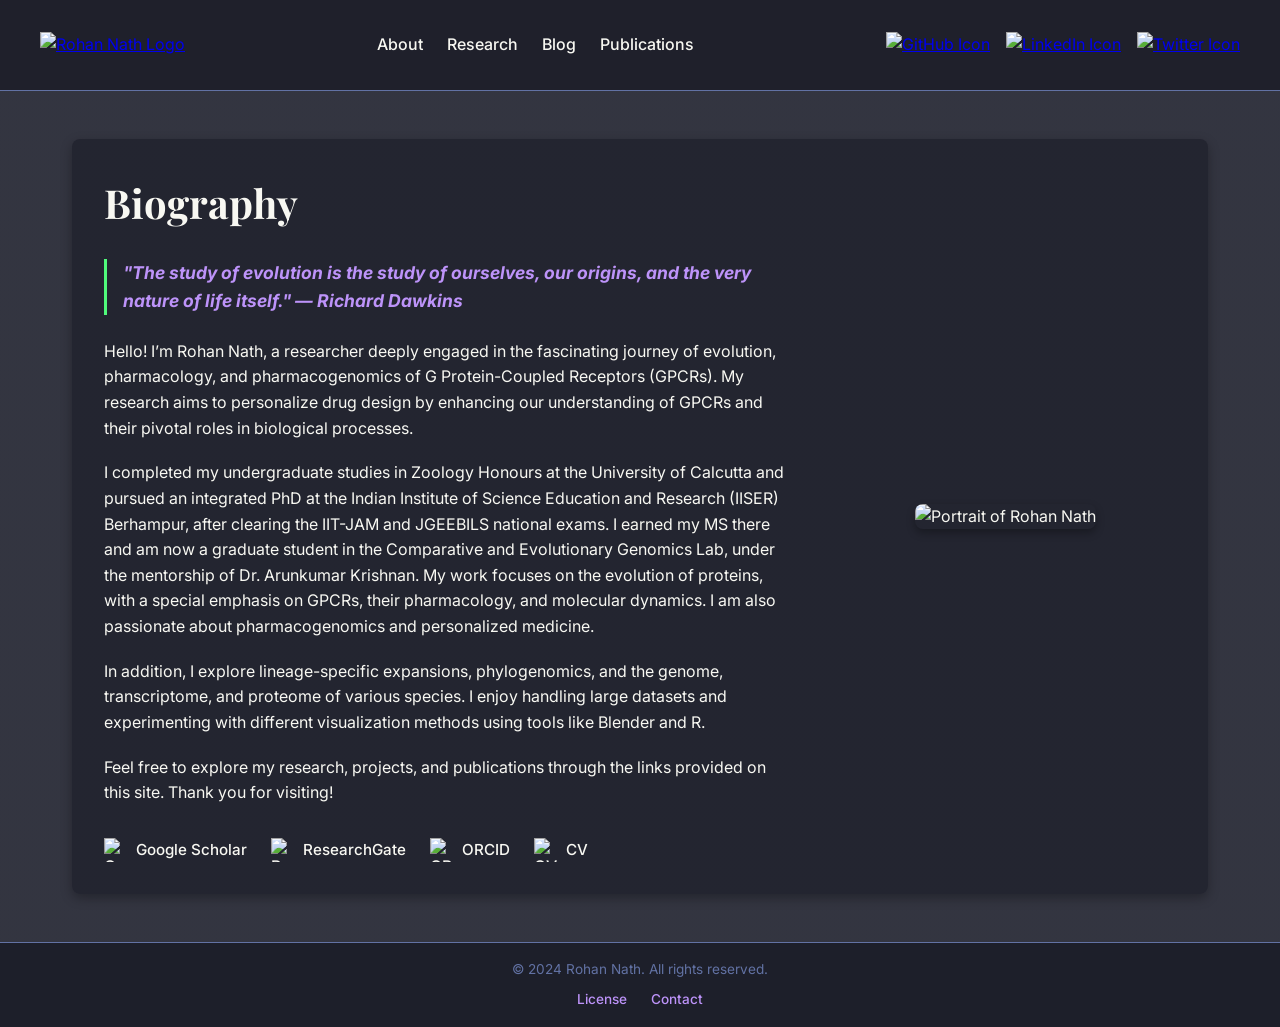
==== commit 420a6d25: "Updated" ====
--- a/about.html
+++ b/about.html
@@ -4,87 +4,374 @@
   <meta charset="UTF-8">
   <meta name="viewport" content="width=device-width, initial-scale=1.0">
   <title>About | Rohan Nath</title>
-  
-  <!-- SEO: Meta Description & Keywords -->
   <meta name="description" content="Biography of Rohan Nath, a researcher in evolution, pharmacology, and pharmacogenomics of G Protein-Coupled Receptors (GPCRs).">
   <meta name="keywords" content="Rohan Nath, GPCRs, pharmacology, pharmacogenomics, evolutionary biology, IISER, research">
-
-  <!-- CSS -->
-  <link rel="stylesheet" href="styles.css">
-
-  <!-- JavaScript -->
-  <script defer src="scripts.js"></script>
-
-  <!-- Favicon -->
-  <link rel="icon" href="images/logos/Rohan Nath-.png" type="image/png">
-
-  <!-- Google Fonts for better typography -->
   <link href="https://fonts.googleapis.com/css2?family=Inter:wght@400;500;600;700&family=Playfair+Display:wght@700&display=swap" rel="stylesheet">
+  <style>
+    * {
+      margin: 0;
+      padding: 0;
+      box-sizing: border-box;
+    }
+
+    body {
+      background: linear-gradient(rgba(40, 42, 54, 0.95), rgba(40, 42, 54, 0.95)),
+                  url('data:image/svg+xml;utf8,<svg xmlns="http://www.w3.org/2000/svg" viewBox="0 0 1920 1080"><g opacity="0.3"><path d="M200,200 Q400,100 600,200 T1000,200 Q1200,100 1400,200 T1800,200" stroke="#50fa7b" stroke-width="2" fill="none" opacity="0.4"/><path d="M200,300 Q400,400 600,300 T1000,300 Q1200,400 1400,300 T1800,300" stroke="#50fa7b" stroke-width="2" fill="none" opacity="0.4"/><circle cx="300" cy="500" r="5" fill="#6272a4"/><circle cx="350" cy="520" r="4" fill="#6272a4"/><circle cx="400" cy="480" r="5" fill="#6272a4"/><circle cx="1200" cy="600" r="5" fill="#6272a4"/><circle cx="1250" cy="620" r="4" fill="#6272a4"/><circle cx="1300" cy="580" r="5" fill="#6272a4"/><line x1="500" y1="700" x2="600" y2="750" stroke="#6272a4" stroke-width="1" opacity="0.5"/><line x1="600" y1="750" x2="700" y2="700" stroke="#6272a4" stroke-width="1" opacity="0.5"/><line x1="1400" y1="400" x2="1500" y2="450" stroke="#6272a4" stroke-width="1" opacity="0.5"/><line x1="1500" y1="450" x2="1600" y2="400" stroke="#6272a4" stroke-width="1" opacity="0.5"/></g></svg>') center/cover no-repeat fixed;
+      color: #f8f8f2;
+      font-family: 'Inter', sans-serif;
+      line-height: 1.6;
+      display: flex;
+      flex-direction: column;
+      min-height: 100vh;
+    }
+
+    .header {
+      background: rgba(29, 31, 42, 0.9);
+      padding: 1.5rem 2rem;
+      position: sticky;
+      top: 0;
+      z-index: 1000;
+      border-bottom: 1px solid #6272a4;
+    }
+
+    .nav-container {
+      max-width: 1200px;
+      margin: 0 auto;
+      display: flex;
+      align-items: center;
+      justify-content: space-between;
+    }
+
+    .logo-img {
+      height: 48px;
+      transition: transform 0.3s ease;
+    }
+
+    .logo-img:hover {
+      transform: scale(1.05);
+    }
+
+    .nav-menu {
+      display: flex;
+      gap: 1.5rem;
+    }
+
+    .nav-link {
+      color: #f8f8f2;
+      text-decoration: none;
+      font-size: 1rem;
+      font-weight: 500;
+      position: relative;
+      transition: color 0.3s ease;
+      padding: 0.5rem 0;
+    }
+
+    .nav-link::after {
+      content: '';
+      position: absolute;
+      width: 0;
+      height: 2px;
+      bottom: 0;
+      left: 0;
+      background-color: #50fa7b;
+      transition: width 0.3s ease;
+    }
+
+    .nav-link:hover {
+      color: #50fa7b;
+    }
+
+    .nav-link:hover::after {
+      width: 100%;
+    }
+
+    .hamburger-menu {
+      display: none;
+      flex-direction: column;
+      gap: 5px;
+      cursor: pointer;
+      z-index: 1001;
+    }
+
+    .hamburger-menu span {
+      width: 25px;
+      height: 3px;
+      background-color: #f8f8f2;
+      transition: all 0.3s ease;
+    }
+
+    .hamburger-menu.open span:nth-child(1) {
+      transform: rotate(45deg) translate(5px, 5px);
+    }
+
+    .hamburger-menu.open span:nth-child(2) {
+      opacity: 0;
+    }
+
+    .hamburger-menu.open span:nth-child(3) {
+      transform: rotate(-45deg) translate(7px, -7px);
+    }
+
+    .social-media {
+      display: flex;
+      gap: 1rem;
+    }
+
+    .social-img {
+      width: 22px;
+      height: 22px;
+      transition: transform 0.3s ease, filter 0.3s ease;
+    }
+
+    .social-icon:hover .social-img {
+      transform: scale(1.1);
+      filter: brightness(1.2);
+    }
+
+    main {
+      flex: 1;
+      max-width: 1200px;
+      margin: 3rem auto;
+      padding: 0 2rem;
+    }
+
+    .about-section {
+      animation: fadeIn 1s ease-in-out;
+    }
+
+    .about-box {
+      display: flex;
+      gap: 3rem;
+      background: rgba(29, 31, 42, 0.7);
+      padding: 2rem;
+      border-radius: 8px;
+      box-shadow: 0 4px 12px rgba(0, 0, 0, 0.3);
+    }
+
+    .about-info {
+      flex: 2;
+    }
+
+    .about-title {
+      font-family: 'Playfair Display', serif;
+      font-size: 2.5rem;
+      color: #f8f8f2;
+      margin-bottom: 1.5rem;
+    }
+
+    .about-quote {
+      font-style: italic;
+      color: #bd93f9;
+      font-size: 1.1rem;
+      margin: 1.5rem 0;
+      padding-left: 1rem;
+      border-left: 3px solid #50fa7b;
+    }
+
+    .about-text {
+      font-size: 1rem;
+      color: #f8f8f2;
+      margin-bottom: 1.2rem;
+      font-weight: 400;
+    }
+
+    .about-links {
+      display: flex;
+      flex-wrap: wrap;
+      gap: 1.5rem;
+      margin-top: 2rem;
+    }
+
+    .link-item {
+      display: flex;
+      align-items: center;
+    }
+
+    .link-item-link {
+      display: flex;
+      align-items: center;
+      text-decoration: none;
+      color: #f8f8f2;
+      font-weight: 500;
+      transition: color 0.3s ease;
+    }
+
+    .link-item-link:hover {
+      color: #50fa7b;
+    }
+
+    .link-icon {
+      width: 24px;
+      height: 24px;
+      margin-right: 0.5rem;
+    }
+
+    .link-text {
+      font-size: 0.95rem;
+    }
+
+    .portfolio-info {
+      flex: 1;
+      display: flex;
+      justify-content: center;
+      align-items: center;
+    }
+
+    .portfolio-picture {
+      max-width: 100%;
+      height: auto;
+      border-radius: 8px;
+      box-shadow: 0 4px 8px rgba(0, 0, 0, 0.3);
+      transition: transform 0.3s ease;
+    }
+
+    .portfolio-picture:hover {
+      transform: scale(1.02);
+    }
+
+    .footer {
+      background-color: #1d1f2a;
+      padding: 1rem;
+      text-align: center;
+      border-top: 1px solid #6272a4;
+      width: 100%;
+    }
+
+    .footer-content {
+      max-width: 1200px;
+      margin: 0 auto;
+    }
+
+    .footer-text {
+      font-size: 0.85rem;
+      color: #6272a4;
+      font-weight: 400;
+    }
+
+    .footer-links {
+      margin-top: 0.5rem;
+      display: flex;
+      justify-content: center;
+      gap: 1.5rem;
+    }
+
+    .footer-link {
+      color: #bd93f9;
+      text-decoration: none;
+      font-size: 0.85rem;
+      font-weight: 500;
+      transition: color 0.3s ease;
+    }
+
+    .footer-link:hover {
+      color: #50fa7b;
+    }
+
+    @keyframes fadeIn {
+      from { opacity: 0; transform: translateY(10px); }
+      to { opacity: 1; transform: translateY(0); }
+    }
+
+    @keyframes slideIn {
+      from { transform: translateX(-100%); opacity: 0; }
+      to { transform: translateX(0); opacity: 1; }
+    }
+
+    @media (max-width: 768px) {
+      .nav-menu {
+        display: none;
+        flex-direction: column;
+        position: absolute;
+        top: 70px;
+        left: 0;
+        width: 100%;
+        background: #1d1f2a;
+        padding: 1rem;
+        box-shadow: 0 4px 8px rgba(0, 0, 0, 0.3);
+      }
+
+      .nav-menu.active {
+        display: flex;
+      }
+
+      .hamburger-menu {
+        display: flex;
+      }
+
+      .about-box {
+        flex-direction: column;
+        gap: 2rem;
+        padding: 1.5rem;
+      }
+
+      .about-title {
+        font-size: 2rem;
+      }
+
+      .about-text {
+        font-size: 0.95rem;
+      }
+
+      .portfolio-picture {
+        max-width: 80%;
+      }
+
+      .about-links {
+        gap: 1rem;
+      }
+
+      .social-img {
+        width: 20px;
+        height: 20px;
+      }
+    }
+  </style>
 </head>
 <body>
-  <!-- Header / Navigation -->
-  <header>
+  <header class="header">
     <div class="nav-container">
-      <!-- Logo -->
       <div class="logo">
         <a href="index.html">
           <img src="images/logos/Rohan Nath-.png" alt="Rohan Nath Logo" class="logo-img">
         </a>
       </div>
-
-      <!-- Navigation Menu -->
       <nav class="nav-menu">
         <a href="about.html" class="nav-link">About</a>
         <a href="research.html" class="nav-link">Research</a>
         <a href="blog.html" class="nav-link">Blog</a>
         <a href="publications.html" class="nav-link">Publications</a>
       </nav>
-
-      <!-- Hamburger Menu (for mobile) -->
       <div class="hamburger-menu" aria-label="Menu" role="button" tabindex="0">
         <span></span>
         <span></span>
         <span></span>
       </div>
-
-      <!-- Social Media Icons -->
       <div class="social-media">
         <a href="https://github.com/RohanNathHERE" target="_blank" class="social-icon" aria-label="GitHub">
-          <img src="images/github.png" alt="GitHub Icon" class="social-icon-img">
+          <img src="images/github.png" alt="GitHub Icon" class="social-img">
         </a>
         <a href="https://www.linkedin.com/in/rohan-nath-iiserbpr/" target="_blank" class="social-icon" aria-label="LinkedIn">
-          <img src="images/linkedin.png" alt="LinkedIn Icon" class="social-icon-img">
+          <img src="images/linkedin.png" alt="LinkedIn Icon" class="social-img">
         </a>
         <a href="https://x.com/Rohan_Nath_" target="_blank" class="social-icon" aria-label="Twitter">
-          <img src="images/twitter.png" alt="Twitter Icon" class="social-icon-img">
+          <img src="images/twitter.png" alt="Twitter Icon" class="social-img">
         </a>
       </div>
     </div>
   </header>
 
-  <!-- Main Content: About Section -->
   <main>
     <section class="about-section">
       <div class="about-box">
-        <!-- About Information -->
         <div class="about-info">
           <h1 class="about-title">Biography</h1>
-
-          <!-- Quote -->
           <blockquote class="about-quote">
             <strong><em>"The study of evolution is the study of ourselves, our origins, and the very nature of life itself." — Richard Dawkins</em></strong>
           </blockquote>
-
-          <!-- Biography Content -->
           <p class="about-text">Hello! I’m Rohan Nath, a researcher deeply engaged in the fascinating journey of evolution, pharmacology, and pharmacogenomics of G Protein-Coupled Receptors (GPCRs). My research aims to personalize drug design by enhancing our understanding of GPCRs and their pivotal roles in biological processes.</p>
-
           <p class="about-text">I completed my undergraduate studies in Zoology Honours at the University of Calcutta and pursued an integrated PhD at the Indian Institute of Science Education and Research (IISER) Berhampur, after clearing the IIT-JAM and JGEEBILS national exams. I earned my MS there and am now a graduate student in the Comparative and Evolutionary Genomics Lab, under the mentorship of Dr. Arunkumar Krishnan. My work focuses on the evolution of proteins, with a special emphasis on GPCRs, their pharmacology, and molecular dynamics. I am also passionate about pharmacogenomics and personalized medicine.</p>
-
           <p class="about-text">In addition, I explore lineage-specific expansions, phylogenomics, and the genome, transcriptome, and proteome of various species. I enjoy handling large datasets and experimenting with different visualization methods using tools like Blender and R.</p>
-
           <p class="about-text">Feel free to explore my research, projects, and publications through the links provided on this site. Thank you for visiting!</p>
-
-          <!-- Links to Profiles -->
           <div class="about-links">
             <div class="link-item">
               <a href="https://scholar.google.com/" target="_blank" class="link-item-link">
@@ -112,8 +399,6 @@
             </div>
           </div>
         </div>
-
-        <!-- Portfolio Picture -->
         <div class="portfolio-info">
           <img src="images/about.JPG" alt="Portrait of Rohan Nath" class="portfolio-picture">
         </div>
@@ -121,15 +406,48 @@
     </section>
   </main>
 
-  <!-- Footer -->
-  <footer>
+  <footer class="footer">
     <div class="footer-content">
-      <p class="footer-text">&copy; 2024 Rohan Nath. All rights reserved.</p>
+      <p class="footer-text">© 2024 Rohan Nath. All rights reserved.</p>
       <div class="footer-links">
         <a href="license.html" class="footer-link">License</a>
         <a href="contact.html" class="footer-link">Contact</a>
       </div>
     </div>
   </footer>
+
+  <script>
+    document.addEventListener('DOMContentLoaded', () => {
+      const hamburgerMenu = document.querySelector('.hamburger-menu');
+      const navMenu = document.querySelector('.nav-menu');
+
+      if (hamburgerMenu && navMenu) {
+        hamburgerMenu.addEventListener('click', () => {
+          const isActive = navMenu.classList.toggle('active');
+          hamburgerMenu.classList.toggle('open');
+          const navLinks = navMenu.querySelectorAll('.nav-link');
+          navLinks.forEach((link, i) => {
+            link.style.animation = isActive
+              ? `slideIn 0.3s ease forwards ${i * 0.1}s`
+              : 'none';
+          });
+        });
+
+        document.addEventListener('click', (e) => {
+          if (!hamburgerMenu.contains(e.target) && !navMenu.contains(e.target)) {
+            navMenu.classList.remove('active');
+            hamburgerMenu.classList.remove('open');
+          }
+        });
+
+        hamburgerMenu.addEventListener('keydown', (e) => {
+          if (e.key === 'Enter' || e.key === ' ') {
+            e.preventDefault();
+            hamburgerMenu.click();
+          }
+        });
+      }
+    });
+  </script>
 </body>
 </html>
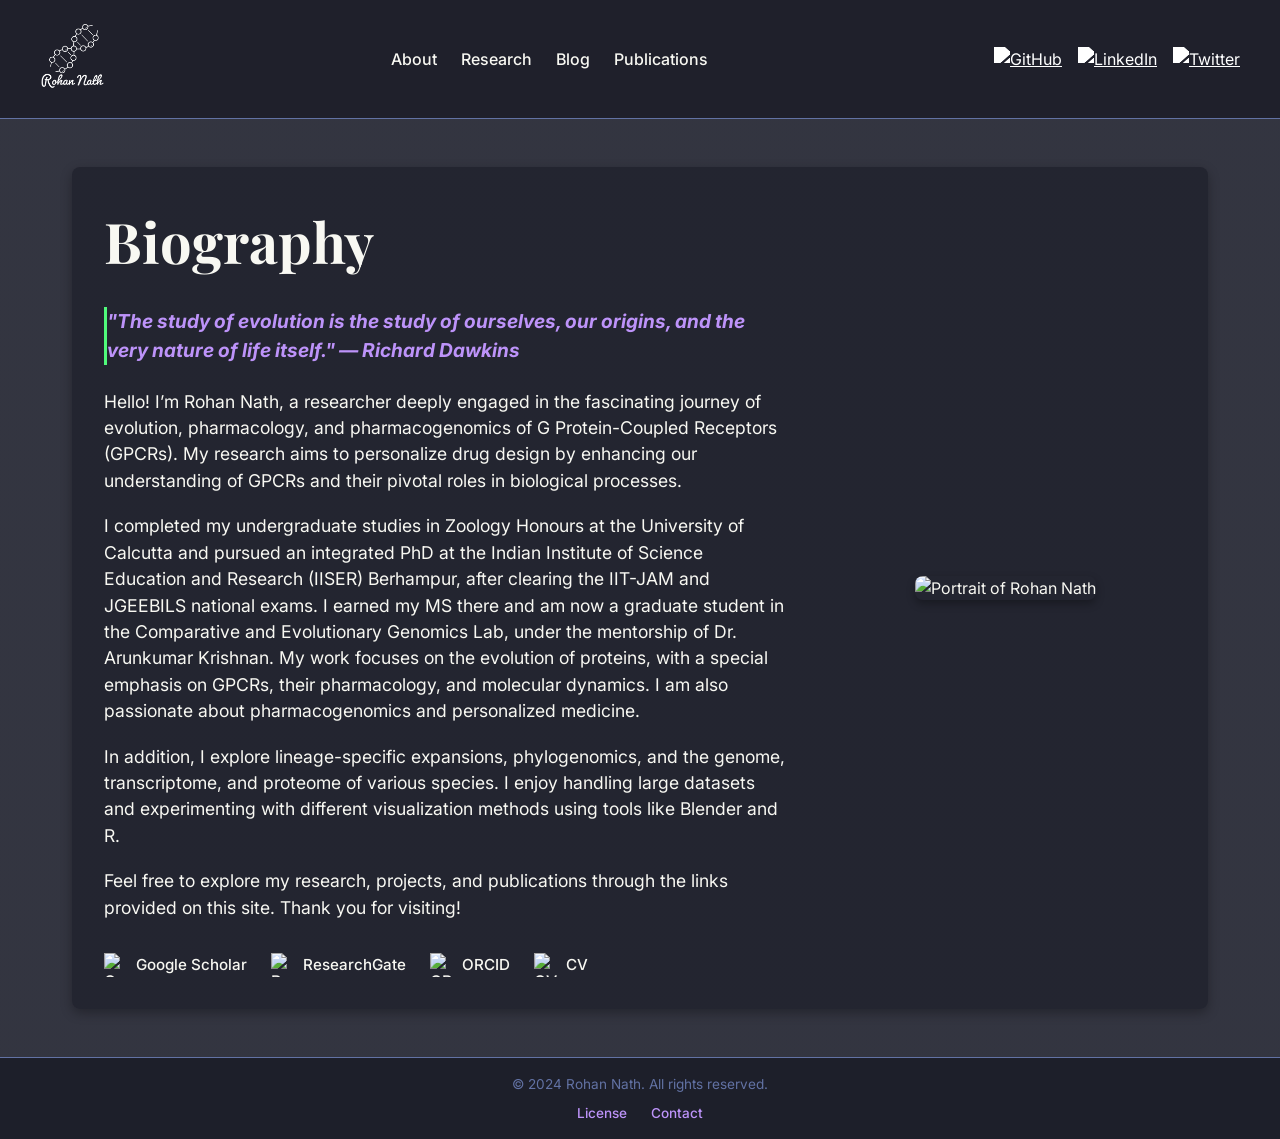
==== commit 162f7605: "Updated" ====
--- a/about.html
+++ b/about.html
@@ -6,8 +6,9 @@
   <title>About | Rohan Nath</title>
   <meta name="description" content="Biography of Rohan Nath, a researcher in evolution, pharmacology, and pharmacogenomics of G Protein-Coupled Receptors (GPCRs).">
   <meta name="keywords" content="Rohan Nath, GPCRs, pharmacology, pharmacogenomics, evolutionary biology, IISER, research">
-  <link href="https://fonts.googleapis.com/css2?family=Inter:wght@400;500;600;700&family=Playfair+Display:wght@700&display=swap" rel="stylesheet">
+  <link href="https://fonts.googleapis.com/css2?family=Inter:wght@400;500;700&family=Playfair+Display:wght@700&display=swap" rel="stylesheet">
   <style>
+    /* Reset and Base Styles */
     * {
       margin: 0;
       padding: 0;
@@ -16,15 +17,17 @@
 
     body {
       background: linear-gradient(rgba(40, 42, 54, 0.95), rgba(40, 42, 54, 0.95)),
-                  url('data:image/svg+xml;utf8,<svg xmlns="http://www.w3.org/2000/svg" viewBox="0 0 1920 1080"><g opacity="0.3"><path d="M200,200 Q400,100 600,200 T1000,200 Q1200,100 1400,200 T1800,200" stroke="#50fa7b" stroke-width="2" fill="none" opacity="0.4"/><path d="M200,300 Q400,400 600,300 T1000,300 Q1200,400 1400,300 T1800,300" stroke="#50fa7b" stroke-width="2" fill="none" opacity="0.4"/><circle cx="300" cy="500" r="5" fill="#6272a4"/><circle cx="350" cy="520" r="4" fill="#6272a4"/><circle cx="400" cy="480" r="5" fill="#6272a4"/><circle cx="1200" cy="600" r="5" fill="#6272a4"/><circle cx="1250" cy="620" r="4" fill="#6272a4"/><circle cx="1300" cy="580" r="5" fill="#6272a4"/><line x1="500" y1="700" x2="600" y2="750" stroke="#6272a4" stroke-width="1" opacity="0.5"/><line x1="600" y1="750" x2="700" y2="700" stroke="#6272a4" stroke-width="1" opacity="0.5"/><line x1="1400" y1="400" x2="1500" y2="450" stroke="#6272a4" stroke-width="1" opacity="0.5"/><line x1="1500" y1="450" x2="1600" y2="400" stroke="#6272a4" stroke-width="1" opacity="0.5"/></g></svg>') center/cover no-repeat fixed;
+                  url('data:image/svg+xml;utf8,<svg xmlns="http://www.w3.org/2000/svg" viewBox="0 0 1920 1080" preserveAspectRatio="xMidYMid slice"><defs><filter id="blur"><feGaussianBlur in="SourceGraphic" stdDeviation="2"/></filter></defs><g opacity="0.3"><path d="M200,200 Q400,100 600,200 T1000,200 Q1200,100 1400,200 T1800,200" stroke="#50fa7b" stroke-width="2" fill="none" opacity="0.4" filter="url(#blur)"/><path d="M200,300 Q400,400 600,300 T1000,300 Q1200,400 1400,300 T1800,300" stroke="#50fa7b" stroke-width="2" fill="none" opacity="0.4" filter="url(#blur)"/><circle cx="300" cy="500" r="5" fill="#6272a4"/><circle cx="350" cy="520" r="4" fill="#6272a4"/><circle cx="400" cy="480" r="5" fill="#6272a4"/><circle cx="1200" cy="600" r="5" fill="#6272a4"/><circle cx="1250" cy="620" r="4" fill="#6272a4"/><circle cx="1300" cy="580" r="5" fill="#6272a4"/><line x1="500" y1="700" x2="600" y2="750" stroke="#6272a4" stroke-width="1" opacity="0.5"/><line x1="600" y1="750" x2="700" y2="700" stroke="#6272a4" stroke-width="1" opacity="0.5"/><line x1="1400" y1="400" x2="1500" y2="450" stroke="#6272a4" stroke-width="1" opacity="0.5"/><line x1="1500" y1="450" x2="1600" y2="400" stroke="#6272a4" stroke-width="1" opacity="0.5"/></g></svg>') center/cover no-repeat fixed;
       color: #f8f8f2;
       font-family: 'Inter', sans-serif;
-      line-height: 1.6;
+      line-height: 1.5;
+      font-weight: 400;
       display: flex;
       flex-direction: column;
       min-height: 100vh;
     }
 
+    /* Header */
     .header {
       background: rgba(29, 31, 42, 0.9);
       padding: 1.5rem 2rem;
@@ -43,12 +46,36 @@
     }
 
     .logo-img {
-      height: 48px;
+      height: 64px;
       transition: transform 0.3s ease;
     }
 
     .logo-img:hover {
       transform: scale(1.05);
+    }
+
+    .link-item {
+      display: flex;
+      align-items: center;
+    }
+
+    .link-item-link {
+      display: flex;
+      align-items: center;
+      text-decoration: none;
+      color: #f8f8f2;
+      font-weight: 500;
+      transition: color 0.3s ease;
+    }
+
+    .link-item-link:hover {
+      color: #50fa7b;
+    }
+
+    .link-icon {
+      width: 24px;
+      height: 24px;
+      margin-right: 0.5rem;
     }
 
     .nav-menu {
@@ -118,16 +145,18 @@
     }
 
     .social-img {
-      width: 22px;
-      height: 22px;
+      width: 28px;
+      height: 28px;
+      filter: brightness(0) invert(1);
       transition: transform 0.3s ease, filter 0.3s ease;
     }
 
     .social-icon:hover .social-img {
       transform: scale(1.1);
-      filter: brightness(1.2);
-    }
-
+      filter: brightness(0) invert(1) brightness(1.2);
+    }
+
+    /* Main Section */
     main {
       flex: 1;
       max-width: 1200px;
@@ -154,7 +183,7 @@
 
     .about-title {
       font-family: 'Playfair Display', serif;
-      font-size: 2.5rem;
+      font-size: 3.5rem;
       color: #f8f8f2;
       margin-bottom: 1.5rem;
     }
@@ -162,14 +191,14 @@
     .about-quote {
       font-style: italic;
       color: #bd93f9;
+      font-size: 1.2rem;
+      margin: 1.5rem 0;
+      padding-left | 1rem;
+      border-left: 3px solid #50fa7b;
+    }
+
+    .about-text {
       font-size: 1.1rem;
-      margin: 1.5rem 0;
-      padding-left: 1rem;
-      border-left: 3px solid #50fa7b;
-    }
-
-    .about-text {
-      font-size: 1rem;
       color: #f8f8f2;
       margin-bottom: 1.2rem;
       font-weight: 400;
@@ -180,30 +209,6 @@
       flex-wrap: wrap;
       gap: 1.5rem;
       margin-top: 2rem;
-    }
-
-    .link-item {
-      display: flex;
-      align-items: center;
-    }
-
-    .link-item-link {
-      display: flex;
-      align-items: center;
-      text-decoration: none;
-      color: #f8f8f2;
-      font-weight: 500;
-      transition: color 0.3s ease;
-    }
-
-    .link-item-link:hover {
-      color: #50fa7b;
-    }
-
-    .link-icon {
-      width: 24px;
-      height: 24px;
-      margin-right: 0.5rem;
     }
 
     .link-text {
@@ -229,6 +234,7 @@
       transform: scale(1.02);
     }
 
+    /* Footer */
     .footer {
       background-color: #1d1f2a;
       padding: 1rem;
@@ -267,6 +273,7 @@
       color: #50fa7b;
     }
 
+    /* Animations */
     @keyframes fadeIn {
       from { opacity: 0; transform: translateY(10px); }
       to { opacity: 1; transform: translateY(0); }
@@ -277,6 +284,7 @@
       to { transform: translateX(0); opacity: 1; }
     }
 
+    /* Responsive Design */
     @media (max-width: 768px) {
       .nav-menu {
         display: none;
@@ -298,6 +306,10 @@
         display: flex;
       }
 
+      .logo-img {
+        height: 48px;
+      }
+
       .about-box {
         flex-direction: column;
         gap: 2rem;
@@ -305,7 +317,11 @@
       }
 
       .about-title {
-        font-size: 2rem;
+        font-size: 2.2rem;
+      }
+
+      .about-quote {
+        font-size: 1rem;
       }
 
       .about-text {
@@ -320,19 +336,24 @@
         gap: 1rem;
       }
 
+      .social-media {
+        gap: 0.5rem;
+      }
+
       .social-img {
-        width: 20px;
-        height: 20px;
+        width: 24px;
+        height: 24px;
       }
     }
   </style>
 </head>
 <body>
+  <!-- Navigation Bar -->
   <header class="header">
     <div class="nav-container">
       <div class="logo">
         <a href="index.html">
-          <img src="images/logos/Rohan Nath-.png" alt="Rohan Nath Logo" class="logo-img">
+          <img src="images/Rohan Nath-.png" alt="Rohan Nath Logo" class="logo-img">
         </a>
       </div>
       <nav class="nav-menu">
@@ -341,25 +362,26 @@
         <a href="blog.html" class="nav-link">Blog</a>
         <a href="publications.html" class="nav-link">Publications</a>
       </nav>
-      <div class="hamburger-menu" aria-label="Menu" role="button" tabindex="0">
+      <div class="hamburger-menu" aria-label="Toggle navigation menu" role="button" tabindex="0">
         <span></span>
         <span></span>
         <span></span>
       </div>
       <div class="social-media">
         <a href="https://github.com/RohanNathHERE" target="_blank" class="social-icon" aria-label="GitHub">
-          <img src="images/github.png" alt="GitHub Icon" class="social-img">
+          <img src="images/github.png" alt="GitHub" class="social-img">
         </a>
         <a href="https://www.linkedin.com/in/rohan-nath-iiserbpr/" target="_blank" class="social-icon" aria-label="LinkedIn">
-          <img src="images/linkedin.png" alt="LinkedIn Icon" class="social-img">
+          <img src="images/linkedin.png" alt="LinkedIn" class="social-img">
         </a>
         <a href="https://x.com/Rohan_Nath_" target="_blank" class="social-icon" aria-label="Twitter">
-          <img src="images/twitter.png" alt="Twitter Icon" class="social-img">
+          <img src="images/twitter.png" alt="Twitter" class="social-img">
         </a>
       </div>
     </div>
   </header>
 
+  <!-- Main Section -->
   <main>
     <section class="about-section">
       <div class="about-box">
@@ -392,7 +414,7 @@
               </a>
             </div>
             <div class="link-item">
-              <a href="document/Rohan_CV.pdf" target="_blank" class="link-item-link">
+              <a href="documents/Rohan_CV.pdf" target="_blank" class="link-item-link">
                 <img src="images/cv.png" alt="CV Icon" class="link-icon">
                 <span class="link-text">CV</span>
               </a>
@@ -406,6 +428,7 @@
     </section>
   </main>
 
+  <!-- Footer -->
   <footer class="footer">
     <div class="footer-content">
       <p class="footer-text">© 2024 Rohan Nath. All rights reserved.</p>
@@ -417,37 +440,40 @@
   </footer>
 
   <script>
-    document.addEventListener('DOMContentLoaded', () => {
-      const hamburgerMenu = document.querySelector('.hamburger-menu');
-      const navMenu = document.querySelector('.nav-menu');
-
-      if (hamburgerMenu && navMenu) {
-        hamburgerMenu.addEventListener('click', () => {
-          const isActive = navMenu.classList.toggle('active');
-          hamburgerMenu.classList.toggle('open');
-          const navLinks = navMenu.querySelectorAll('.nav-link');
-          navLinks.forEach((link, i) => {
-            link.style.animation = isActive
-              ? `slideIn 0.3s ease forwards ${i * 0.1}s`
-              : 'none';
-          });
+    // --- Hamburger Menu ---
+    const hamburgerMenu = document.querySelector('.hamburger-menu');
+    const navMenu = document.querySelector('.nav-menu');
+
+    if (hamburgerMenu && navMenu) {
+      hamburgerMenu.addEventListener('click', () => {
+        const isActive = navMenu.classList.toggle('active');
+        hamburgerMenu.classList.toggle('open');
+
+        // Animate menu items
+        const navLinks = navMenu.querySelectorAll('.nav-link');
+        navLinks.forEach((link, i) => {
+          link.style.animation = isActive
+            ? `slideIn 0.3s ease forwards ${i * 0.1}s`
+            : 'none';
         });
-
-        document.addEventListener('click', (e) => {
-          if (!hamburgerMenu.contains(e.target) && !navMenu.contains(e.target)) {
-            navMenu.classList.remove('active');
-            hamburgerMenu.classList.remove('open');
-          }
-        });
-
-        hamburgerMenu.addEventListener('keydown', (e) => {
-          if (e.key === 'Enter' || e.key === ' ') {
-            e.preventDefault();
-            hamburgerMenu.click();
-          }
-        });
-      }
-    });
+      });
+
+      // Close on outside click
+      document.addEventListener('click', (e) => {
+        if (!hamburgerMenu.contains(e.target) && !navMenu.contains(e.target)) {
+          navMenu.classList.remove('active');
+          hamburgerMenu.classList.remove('open');
+        }
+      });
+
+      // Keyboard accessibility
+      hamburgerMenu.addEventListener('keydown', (e) => {
+        if (e.key === 'Enter' || e.key === ' ') {
+          e.preventDefault();
+          hamburgerMenu.click();
+        }
+      });
+    }
   </script>
 </body>
 </html>
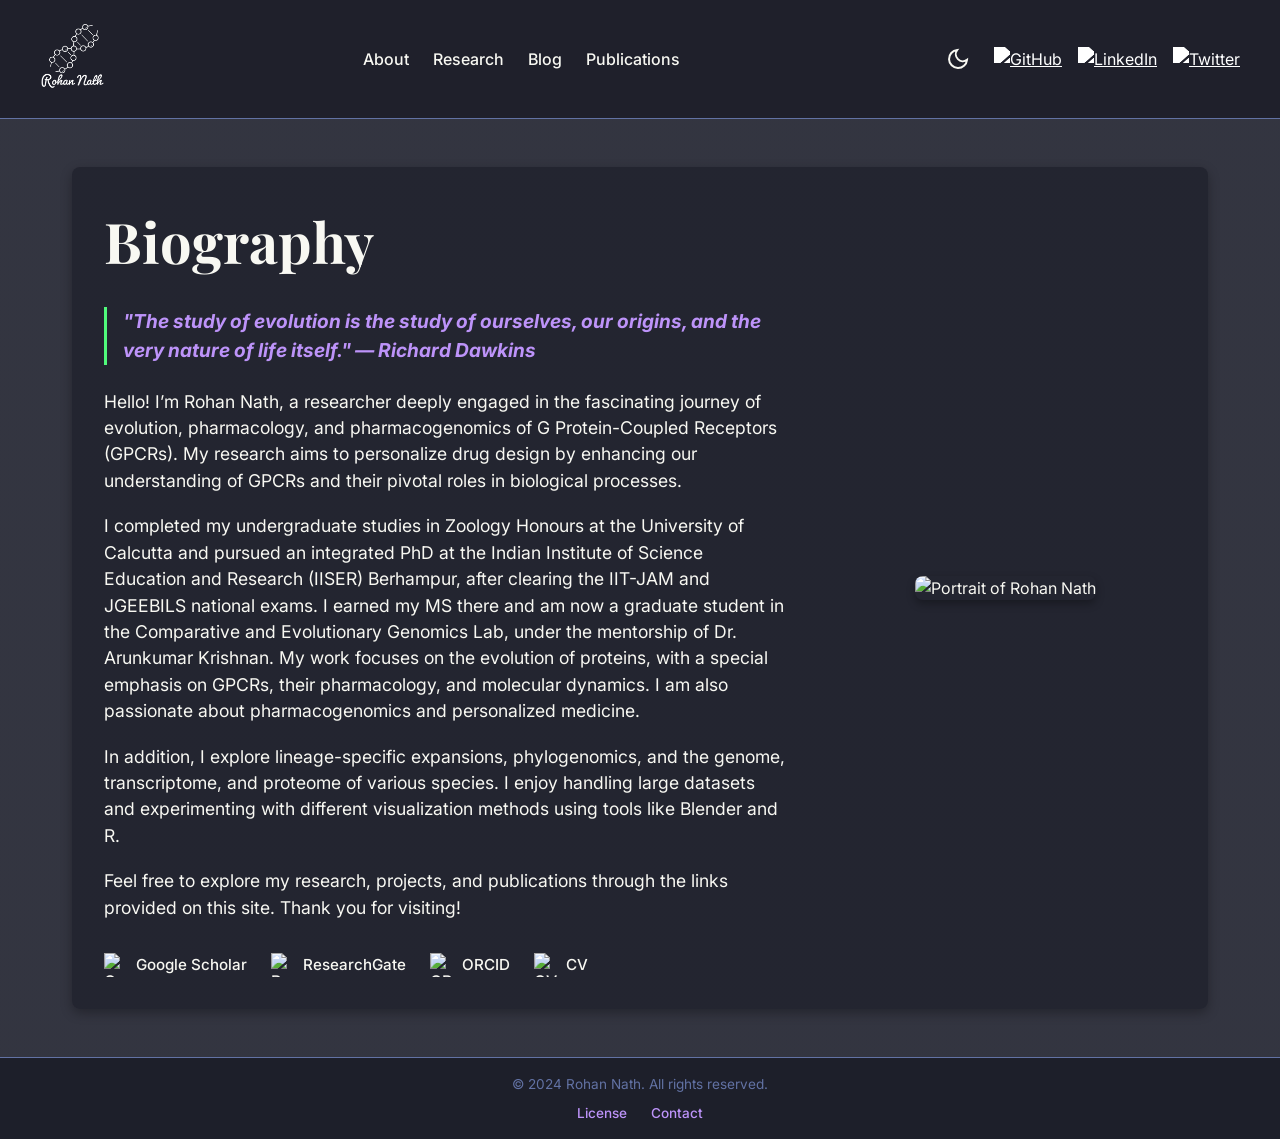
==== commit 446c9e07: "Added light/dark mode" ====
--- a/about.html
+++ b/about.html
@@ -9,16 +9,34 @@
   <link href="https://fonts.googleapis.com/css2?family=Inter:wght@400;500;700&family=Playfair+Display:wght@700&display=swap" rel="stylesheet">
   <style>
     /* Reset and Base Styles */
+    :root {
+      --bg-dark: #282a36;
+      --bg-light: #f5f5f5;
+      --text-dark: #f8f8f2;
+      --text-light: #333;
+      --accent-dark: #50fa7b;
+      --accent-light: #2e7d32;
+      --secondary-dark: #6272a4;
+      --secondary-light: #90a4ae;
+      --bg-gradient-dark: linear-gradient(rgba(40, 42, 54, 0.95), rgba(40, 42, 54, 0.95));
+      --bg-gradient-light: linear-gradient(rgba(245, 245, 245, 0.95), rgba(245, 245, 245, 0.95));
+      --header-bg-dark: rgba(29, 31, 42, 0.9);
+      --header-bg-light: rgba(255, 255, 255, 0.9);
+      --footer-bg-dark: #1d1f2a;
+      --footer-bg-light: #e0e0e0;
+    }
+
     * {
       margin: 0;
       padding: 0;
       box-sizing: border-box;
+      transition: background-color 0.5s ease, color 0.5s ease, border-color 0.5s ease;
     }
 
     body {
-      background: linear-gradient(rgba(40, 42, 54, 0.95), rgba(40, 42, 54, 0.95)),
+      background: var(--bg-gradient-dark),
                   url('data:image/svg+xml;utf8,<svg xmlns="http://www.w3.org/2000/svg" viewBox="0 0 1920 1080" preserveAspectRatio="xMidYMid slice"><defs><filter id="blur"><feGaussianBlur in="SourceGraphic" stdDeviation="2"/></filter></defs><g opacity="0.3"><path d="M200,200 Q400,100 600,200 T1000,200 Q1200,100 1400,200 T1800,200" stroke="#50fa7b" stroke-width="2" fill="none" opacity="0.4" filter="url(#blur)"/><path d="M200,300 Q400,400 600,300 T1000,300 Q1200,400 1400,300 T1800,300" stroke="#50fa7b" stroke-width="2" fill="none" opacity="0.4" filter="url(#blur)"/><circle cx="300" cy="500" r="5" fill="#6272a4"/><circle cx="350" cy="520" r="4" fill="#6272a4"/><circle cx="400" cy="480" r="5" fill="#6272a4"/><circle cx="1200" cy="600" r="5" fill="#6272a4"/><circle cx="1250" cy="620" r="4" fill="#6272a4"/><circle cx="1300" cy="580" r="5" fill="#6272a4"/><line x1="500" y1="700" x2="600" y2="750" stroke="#6272a4" stroke-width="1" opacity="0.5"/><line x1="600" y1="750" x2="700" y2="700" stroke="#6272a4" stroke-width="1" opacity="0.5"/><line x1="1400" y1="400" x2="1500" y2="450" stroke="#6272a4" stroke-width="1" opacity="0.5"/><line x1="1500" y1="450" x2="1600" y2="400" stroke="#6272a4" stroke-width="1" opacity="0.5"/></g></svg>') center/cover no-repeat fixed;
-      color: #f8f8f2;
+      color: var(--text-dark);
       font-family: 'Inter', sans-serif;
       line-height: 1.5;
       font-weight: 400;
@@ -27,14 +45,25 @@
       min-height: 100vh;
     }
 
+    body.light-mode {
+      background: var(--bg-gradient-light),
+                  url('data:image/svg+xml;utf8,<svg xmlns="http://www.w3.org/2000/svg" viewBox="0 0 1920 1080" preserveAspectRatio="xMidYMid slice"><defs><filter id="blur"><feGaussianBlur in="SourceGraphic" stdDeviation="2"/></filter></defs><g opacity="0.3"><path d="M200,200 Q400,100 600,200 T1000,200 Q1200,100 1400,200 T1800,200" stroke="#2e7d32" stroke-width="2" fill="none" opacity="0.4" filter="url(#blur)"/><path d="M200,300 Q400,400 600,300 T1000,300 Q1200,400 1400,300 T1800,300" stroke="#2e7d32" stroke-width="2" fill="none" opacity="0.4" filter="url(#blur)"/><circle cx="300" cy="500" r="5" fill="#90a4ae"/><circle cx="350" cy="520" r="4" fill="#90a4ae"/><circle cx="400" cy="480" r="5" fill="#90a4ae"/><circle cx="1200" cy="600" r="5" fill="#90a4ae"/><circle cx="1250" cy="620" r="4" fill="#90a4ae"/><circle cx="1300" cy="580" r="5" fill="#90a4ae"/><line x1="500" y1="700" x2="600" y2="750" stroke="#90a4ae" stroke-width="1" opacity="0.5"/><line x1="600" y1="750" x2="700" y2="700" stroke="#90a4ae" stroke-width="1" opacity="0.5"/><line x1="1400" y1="400" x2="1500" y2="450" stroke="#90a4ae" stroke-width="1" opacity="0.5"/><line x1="1500" y1="450" x2="1600" y2="400" stroke="#90a4ae" stroke-width="1" opacity="0.5"/></g></svg>') center/cover no-repeat fixed;
+      color: var(--text-light);
+    }
+
     /* Header */
     .header {
-      background: rgba(29, 31, 42, 0.9);
+      background: var(--header-bg-dark);
       padding: 1.5rem 2rem;
       position: sticky;
       top: 0;
       z-index: 1000;
-      border-bottom: 1px solid #6272a4;
+      border-bottom: 1px solid var(--secondary-dark);
+    }
+
+    body.light-mode .header {
+      background: var(--header-bg-light);
+      border-bottom: 1px solid var(--secondary-light);
     }
 
     .nav-container {
@@ -43,54 +72,41 @@
       display: flex;
       align-items: center;
       justify-content: space-between;
+      flex-wrap: wrap;
     }
 
     .logo-img {
       height: 64px;
       transition: transform 0.3s ease;
+      filter: brightness(0) invert(1);
+    }
+
+    body.light-mode .logo-img {
+      filter: brightness(0) invert(0);
     }
 
     .logo-img:hover {
       transform: scale(1.05);
     }
 
-    .link-item {
-      display: flex;
+    .nav-menu {
+      display: flex;
+      gap: 1.5rem;
       align-items: center;
     }
 
-    .link-item-link {
-      display: flex;
-      align-items: center;
-      text-decoration: none;
-      color: #f8f8f2;
-      font-weight: 500;
-      transition: color 0.3s ease;
-    }
-
-    .link-item-link:hover {
-      color: #50fa7b;
-    }
-
-    .link-icon {
-      width: 24px;
-      height: 24px;
-      margin-right: 0.5rem;
-    }
-
-    .nav-menu {
-      display: flex;
-      gap: 1.5rem;
-    }
-
     .nav-link {
-      color: #f8f8f2;
+      color: var(--text-dark);
       text-decoration: none;
       font-size: 1rem;
       font-weight: 500;
       position: relative;
       transition: color 0.3s ease;
       padding: 0.5rem 0;
+    }
+
+    body.light-mode .nav-link {
+      color: var(--text-light);
     }
 
     .nav-link::after {
@@ -100,12 +116,20 @@
       height: 2px;
       bottom: 0;
       left: 0;
-      background-color: #50fa7b;
+      background-color: var(--accent-dark);
       transition: width 0.3s ease;
     }
 
+    body.light-mode .nav-link::after {
+      background-color: var(--accent-light);
+    }
+
     .nav-link:hover {
-      color: #50fa7b;
+      color: var(--accent-dark);
+    }
+
+    body.light-mode .nav-link:hover {
+      color: var(--accent-light);
     }
 
     .nav-link:hover::after {
@@ -123,8 +147,12 @@
     .hamburger-menu span {
       width: 25px;
       height: 3px;
-      background-color: #f8f8f2;
+      background-color: var(--text-dark);
       transition: all 0.3s ease;
+    }
+
+    body.light-mode .hamburger-menu span {
+      background-color: var(--text-light);
     }
 
     .hamburger-menu.open span:nth-child(1) {
@@ -142,18 +170,60 @@
     .social-media {
       display: flex;
       gap: 1rem;
+      align-items: center;
     }
 
     .social-img {
       width: 28px;
       height: 28px;
       filter: brightness(0) invert(1);
-      transition: transform 0.3s ease, filter 0.3s ease;
+      transition: transform 0.3s ease, filter 0.3s ease, box-shadow 0.3s ease;
+    }
+
+    body.light-mode .social-img {
+      filter: none;
     }
 
     .social-icon:hover .social-img {
       transform: scale(1.1);
-      filter: brightness(0) invert(1) brightness(1.2);
+      box-shadow: 0 0 8px var(--accent-dark);
+    }
+
+    body.light-mode .social-icon:hover .social-img {
+      box-shadow: 0 0 8px var(--accent-light);
+    }
+
+    /* Theme Toggle */
+    .theme-toggle {
+      background: none;
+      border: none;
+      cursor: pointer;
+      padding: 0.5rem;
+      display: flex;
+      align-items: center;
+      justify-content: center;
+    }
+
+    .theme-icon {
+      width: 24px;
+      height: 24px;
+      transition: transform 0.5s ease, opacity 0.5s ease;
+    }
+
+    .theme-icon.sun {
+      opacity: 0;
+      transform: rotate(-90deg);
+      position: absolute;
+    }
+
+    body.light-mode .theme-icon.sun {
+      opacity: 1;
+      transform: rotate(0);
+    }
+
+    body.light-mode .theme-icon.moon {
+      opacity: 0;
+      transform: rotate(90deg);
     }
 
     /* Main Section */
@@ -177,6 +247,10 @@
       box-shadow: 0 4px 12px rgba(0, 0, 0, 0.3);
     }
 
+    body.light-mode .about-box {
+      background: rgba(255, 255, 255, 0.7);
+    }
+
     .about-info {
       flex: 2;
     }
@@ -184,8 +258,12 @@
     .about-title {
       font-family: 'Playfair Display', serif;
       font-size: 3.5rem;
-      color: #f8f8f2;
+      color: var(--text-dark);
       margin-bottom: 1.5rem;
+    }
+
+    body.light-mode .about-title {
+      color: var(--text-light);
     }
 
     .about-quote {
@@ -193,15 +271,24 @@
       color: #bd93f9;
       font-size: 1.2rem;
       margin: 1.5rem 0;
-      padding-left | 1rem;
-      border-left: 3px solid #50fa7b;
+      padding-left: 1rem;
+      border-left: 3px solid var(--accent-dark);
+    }
+
+    body.light-mode .about-quote {
+      color: #0288d1;
+      border-left: 3px solid var(--accent-light);
     }
 
     .about-text {
       font-size: 1.1rem;
-      color: #f8f8f2;
+      color: var(--text-dark);
       margin-bottom: 1.2rem;
       font-weight: 400;
+    }
+
+    body.light-mode .about-text {
+      color: var(--text-light);
     }
 
     .about-links {
@@ -209,6 +296,38 @@
       flex-wrap: wrap;
       gap: 1.5rem;
       margin-top: 2rem;
+    }
+
+    .link-item {
+      display: flex;
+      align-items: center;
+    }
+
+    .link-item-link {
+      display: flex;
+      align-items: center;
+      text-decoration: none;
+      color: var(--text-dark);
+      font-weight: 500;
+      transition: color 0.3s ease;
+    }
+
+    body.light-mode .link-item-link {
+      color: var(--text-light);
+    }
+
+    .link-item-link:hover {
+      color: var(--accent-dark);
+    }
+
+    body.light-mode .link-item-link:hover {
+      color: var(--accent-light);
+    }
+
+    .link-icon {
+      width: 24px;
+      height: 24px;
+      margin-right: 0.5rem;
     }
 
     .link-text {
@@ -236,11 +355,16 @@
 
     /* Footer */
     .footer {
-      background-color: #1d1f2a;
+      background-color: var(--footer-bg-dark);
       padding: 1rem;
       text-align: center;
-      border-top: 1px solid #6272a4;
+      border-top: 1px solid var(--secondary-dark);
       width: 100%;
+    }
+
+    body.light-mode .footer {
+      background-color: var(--footer-bg-light);
+      border-top: 1px solid var(--secondary-light);
     }
 
     .footer-content {
@@ -250,8 +374,12 @@
 
     .footer-text {
       font-size: 0.85rem;
-      color: #6272a4;
+      color: var(--secondary-dark);
       font-weight: 400;
+    }
+
+    body.light-mode .footer-text {
+      color: var(--secondary-light);
     }
 
     .footer-links {
@@ -269,8 +397,16 @@
       transition: color 0.3s ease;
     }
 
+    body.light-mode .footer-link {
+      color: #0288d1;
+    }
+
     .footer-link:hover {
-      color: #50fa7b;
+      color: var(--accent-dark);
+    }
+
+    body.light-mode .footer-link:hover {
+      color: var(--accent-light);
     }
 
     /* Animations */
@@ -293,9 +429,13 @@
         top: 70px;
         left: 0;
         width: 100%;
-        background: #1d1f2a;
+        background: var(--footer-bg-dark);
         padding: 1rem;
         box-shadow: 0 4px 8px rgba(0, 0, 0, 0.3);
+      }
+
+      body.light-mode .nav-menu {
+        background: var(--footer-bg-light);
       }
 
       .nav-menu.active {
@@ -368,6 +508,22 @@
         <span></span>
       </div>
       <div class="social-media">
+        <button class="theme-toggle" aria-label="Toggle theme">
+          <svg class="theme-icon moon" width="24" height="24" viewBox="0 0 24 24" fill="none" stroke="#f8f8f2" stroke-width="2">
+            <path d="M21 12.79A9 9 0 1 1 11.21 3 7 7 0 0 0 21 12.79z"></path>
+          </svg>
+          <svg class="theme-icon sun" width="24" height="24" viewBox="0 0 24 24" fill="none" stroke="#333" stroke-width="2">
+            <circle cx="12" cy="12" r="5"></circle>
+            <line x1="12" y1="1" x2="12" y2="3"></line>
+            <line x1="12" y1="21" x2="12" y2="23"></line>
+            <line x1="4.22" y1="4.22" x2="5.64" y2="5.64"></line>
+            <line x1="18.36" y1="18.36" x2="19.78" y2="19.78"></line>
+            <line x1="1" y1="12" x2="3" y2="12"></line>
+            <line x1="21" y1="12" x2="23" y2="12"></line>
+            <line x1="4.22" y1="19.78" x2="5.64" y2="18.36"></line>
+            <line x1="18.36" y1="5.64" x2="19.78" y2="4.22"></line>
+          </svg>
+        </button>
         <a href="https://github.com/RohanNathHERE" target="_blank" class="social-icon" aria-label="GitHub">
           <img src="images/github.png" alt="GitHub" class="social-img">
         </a>
@@ -474,6 +630,34 @@
         }
       });
     }
+
+    // --- Theme Toggle ---
+    const themeToggle = document.querySelector('.theme-toggle');
+    const body = document.body;
+
+    const setTheme = (isLight) => {
+      body.classList.toggle('light-mode', isLight);
+      localStorage.setItem('theme', isLight ? 'light' : 'dark');
+    };
+
+    // Load saved theme
+    if (localStorage.getItem('theme') === 'light') {
+      setTheme(true);
+    }
+
+    if (themeToggle) {
+      themeToggle.addEventListener('click', () => {
+        setTheme(!body.classList.contains('light-mode'));
+      });
+
+      // Keyboard accessibility
+      themeToggle.addEventListener('keydown', (e) => {
+        if (e.key === 'Enter' || e.key === ' ') {
+          e.preventDefault();
+          themeToggle.click();
+        }
+      });
+    }
   </script>
 </body>
 </html>
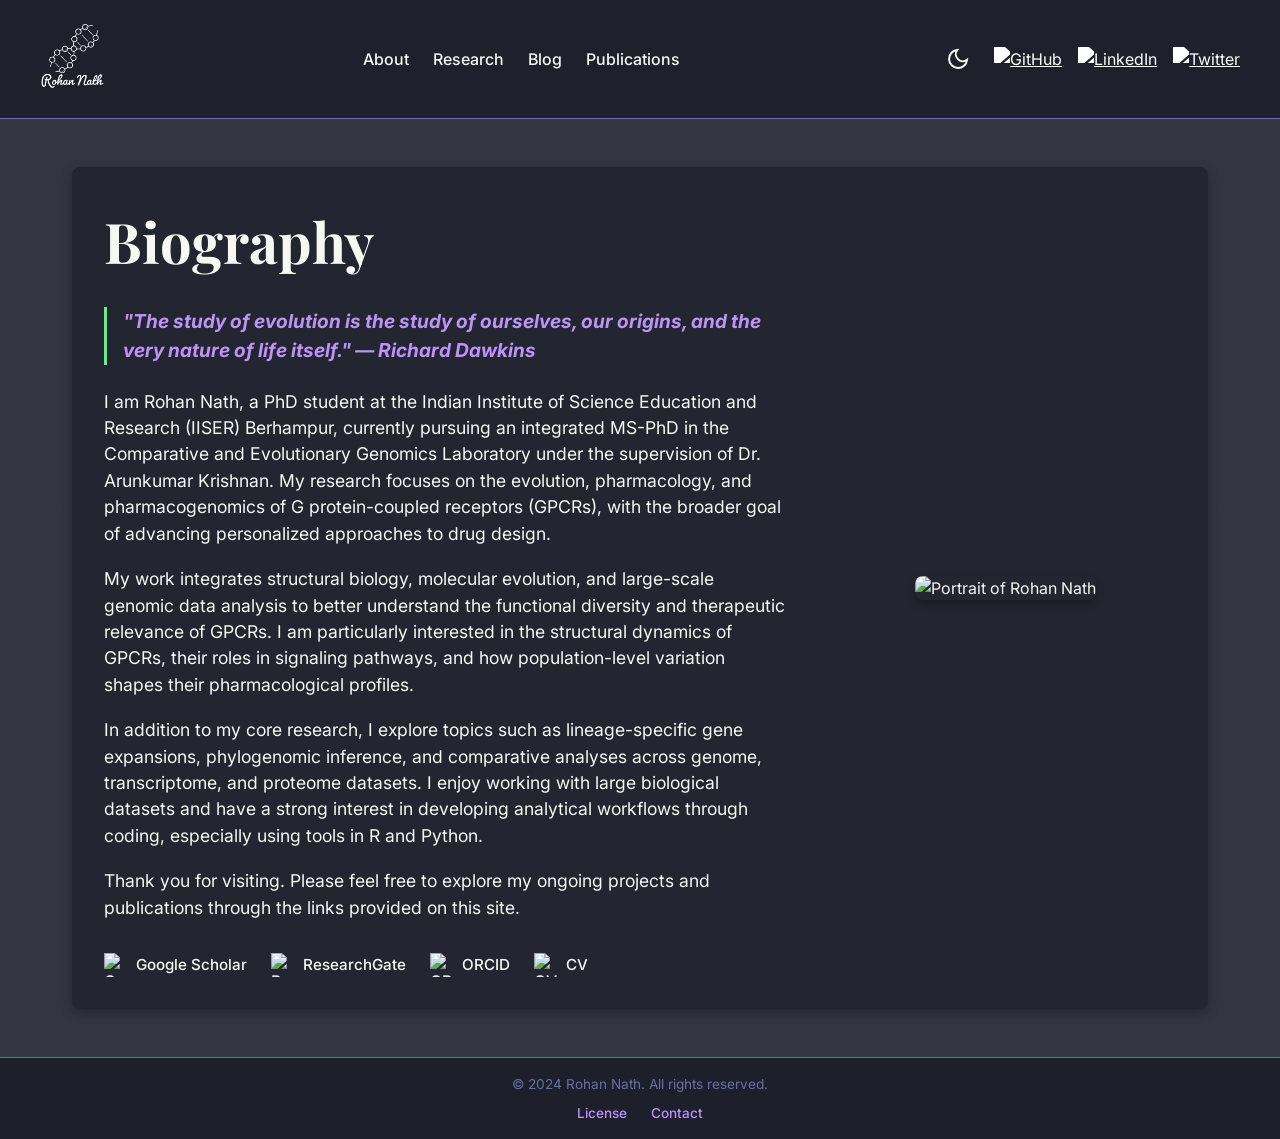
==== commit 44087462: "Updated contents" ====
--- a/about.html
+++ b/about.html
@@ -1,663 +1,663 @@
-<!DOCTYPE html>
-<html lang="en">
-<head>
-  <meta charset="UTF-8">
-  <meta name="viewport" content="width=device-width, initial-scale=1.0">
-  <title>About | Rohan Nath</title>
-  <meta name="description" content="Biography of Rohan Nath, a researcher in evolution, pharmacology, and pharmacogenomics of G Protein-Coupled Receptors (GPCRs).">
-  <meta name="keywords" content="Rohan Nath, GPCRs, pharmacology, pharmacogenomics, evolutionary biology, IISER, research">
-  <link href="https://fonts.googleapis.com/css2?family=Inter:wght@400;500;700&family=Playfair+Display:wght@700&display=swap" rel="stylesheet">
-  <style>
-    /* Reset and Base Styles */
-    :root {
-      --bg-dark: #282a36;
-      --bg-light: #f5f5f5;
-      --text-dark: #f8f8f2;
-      --text-light: #333;
-      --accent-dark: #50fa7b;
-      --accent-light: #2e7d32;
-      --secondary-dark: #6272a4;
-      --secondary-light: #90a4ae;
-      --bg-gradient-dark: linear-gradient(rgba(40, 42, 54, 0.95), rgba(40, 42, 54, 0.95));
-      --bg-gradient-light: linear-gradient(rgba(245, 245, 245, 0.95), rgba(245, 245, 245, 0.95));
-      --header-bg-dark: rgba(29, 31, 42, 0.9);
-      --header-bg-light: rgba(255, 255, 255, 0.9);
-      --footer-bg-dark: #1d1f2a;
-      --footer-bg-light: #e0e0e0;
-    }
-
-    * {
-      margin: 0;
-      padding: 0;
-      box-sizing: border-box;
-      transition: background-color 0.5s ease, color 0.5s ease, border-color 0.5s ease;
-    }
-
-    body {
-      background: var(--bg-gradient-dark),
-                  url('data:image/svg+xml;utf8,<svg xmlns="http://www.w3.org/2000/svg" viewBox="0 0 1920 1080" preserveAspectRatio="xMidYMid slice"><defs><filter id="blur"><feGaussianBlur in="SourceGraphic" stdDeviation="2"/></filter></defs><g opacity="0.3"><path d="M200,200 Q400,100 600,200 T1000,200 Q1200,100 1400,200 T1800,200" stroke="#50fa7b" stroke-width="2" fill="none" opacity="0.4" filter="url(#blur)"/><path d="M200,300 Q400,400 600,300 T1000,300 Q1200,400 1400,300 T1800,300" stroke="#50fa7b" stroke-width="2" fill="none" opacity="0.4" filter="url(#blur)"/><circle cx="300" cy="500" r="5" fill="#6272a4"/><circle cx="350" cy="520" r="4" fill="#6272a4"/><circle cx="400" cy="480" r="5" fill="#6272a4"/><circle cx="1200" cy="600" r="5" fill="#6272a4"/><circle cx="1250" cy="620" r="4" fill="#6272a4"/><circle cx="1300" cy="580" r="5" fill="#6272a4"/><line x1="500" y1="700" x2="600" y2="750" stroke="#6272a4" stroke-width="1" opacity="0.5"/><line x1="600" y1="750" x2="700" y2="700" stroke="#6272a4" stroke-width="1" opacity="0.5"/><line x1="1400" y1="400" x2="1500" y2="450" stroke="#6272a4" stroke-width="1" opacity="0.5"/><line x1="1500" y1="450" x2="1600" y2="400" stroke="#6272a4" stroke-width="1" opacity="0.5"/></g></svg>') center/cover no-repeat fixed;
-      color: var(--text-dark);
-      font-family: 'Inter', sans-serif;
-      line-height: 1.5;
-      font-weight: 400;
-      display: flex;
-      flex-direction: column;
-      min-height: 100vh;
-    }
-
-    body.light-mode {
-      background: var(--bg-gradient-light),
-                  url('data:image/svg+xml;utf8,<svg xmlns="http://www.w3.org/2000/svg" viewBox="0 0 1920 1080" preserveAspectRatio="xMidYMid slice"><defs><filter id="blur"><feGaussianBlur in="SourceGraphic" stdDeviation="2"/></filter></defs><g opacity="0.3"><path d="M200,200 Q400,100 600,200 T1000,200 Q1200,100 1400,200 T1800,200" stroke="#2e7d32" stroke-width="2" fill="none" opacity="0.4" filter="url(#blur)"/><path d="M200,300 Q400,400 600,300 T1000,300 Q1200,400 1400,300 T1800,300" stroke="#2e7d32" stroke-width="2" fill="none" opacity="0.4" filter="url(#blur)"/><circle cx="300" cy="500" r="5" fill="#90a4ae"/><circle cx="350" cy="520" r="4" fill="#90a4ae"/><circle cx="400" cy="480" r="5" fill="#90a4ae"/><circle cx="1200" cy="600" r="5" fill="#90a4ae"/><circle cx="1250" cy="620" r="4" fill="#90a4ae"/><circle cx="1300" cy="580" r="5" fill="#90a4ae"/><line x1="500" y1="700" x2="600" y2="750" stroke="#90a4ae" stroke-width="1" opacity="0.5"/><line x1="600" y1="750" x2="700" y2="700" stroke="#90a4ae" stroke-width="1" opacity="0.5"/><line x1="1400" y1="400" x2="1500" y2="450" stroke="#90a4ae" stroke-width="1" opacity="0.5"/><line x1="1500" y1="450" x2="1600" y2="400" stroke="#90a4ae" stroke-width="1" opacity="0.5"/></g></svg>') center/cover no-repeat fixed;
-      color: var(--text-light);
-    }
-
-    /* Header */
-    .header {
-      background: var(--header-bg-dark);
-      padding: 1.5rem 2rem;
-      position: sticky;
-      top: 0;
-      z-index: 1000;
-      border-bottom: 1px solid var(--secondary-dark);
-    }
-
-    body.light-mode .header {
-      background: var(--header-bg-light);
-      border-bottom: 1px solid var(--secondary-light);
-    }
-
-    .nav-container {
-      max-width: 1200px;
-      margin: 0 auto;
-      display: flex;
-      align-items: center;
-      justify-content: space-between;
-      flex-wrap: wrap;
-    }
-
-    .logo-img {
-      height: 64px;
-      transition: transform 0.3s ease;
-      filter: brightness(0) invert(1);
-    }
-
-    body.light-mode .logo-img {
-      filter: brightness(0) invert(0);
-    }
-
-    .logo-img:hover {
-      transform: scale(1.05);
-    }
-
-    .nav-menu {
-      display: flex;
-      gap: 1.5rem;
-      align-items: center;
-    }
-
-    .nav-link {
-      color: var(--text-dark);
-      text-decoration: none;
-      font-size: 1rem;
-      font-weight: 500;
-      position: relative;
-      transition: color 0.3s ease;
-      padding: 0.5rem 0;
-    }
-
-    body.light-mode .nav-link {
-      color: var(--text-light);
-    }
-
-    .nav-link::after {
-      content: '';
-      position: absolute;
-      width: 0;
-      height: 2px;
-      bottom: 0;
-      left: 0;
-      background-color: var(--accent-dark);
-      transition: width 0.3s ease;
-    }
-
-    body.light-mode .nav-link::after {
-      background-color: var(--accent-light);
-    }
-
-    .nav-link:hover {
-      color: var(--accent-dark);
-    }
-
-    body.light-mode .nav-link:hover {
-      color: var(--accent-light);
-    }
-
-    .nav-link:hover::after {
-      width: 100%;
-    }
-
-    .hamburger-menu {
-      display: none;
-      flex-direction: column;
-      gap: 5px;
-      cursor: pointer;
-      z-index: 1001;
-    }
-
-    .hamburger-menu span {
-      width: 25px;
-      height: 3px;
-      background-color: var(--text-dark);
-      transition: all 0.3s ease;
-    }
-
-    body.light-mode .hamburger-menu span {
-      background-color: var(--text-light);
-    }
-
-    .hamburger-menu.open span:nth-child(1) {
-      transform: rotate(45deg) translate(5px, 5px);
-    }
-
-    .hamburger-menu.open span:nth-child(2) {
-      opacity: 0;
-    }
-
-    .hamburger-menu.open span:nth-child(3) {
-      transform: rotate(-45deg) translate(7px, -7px);
-    }
-
-    .social-media {
-      display: flex;
-      gap: 1rem;
-      align-items: center;
-    }
-
-    .social-img {
-      width: 28px;
-      height: 28px;
-      filter: brightness(0) invert(1);
-      transition: transform 0.3s ease, filter 0.3s ease, box-shadow 0.3s ease;
-    }
-
-    body.light-mode .social-img {
-      filter: none;
-    }
-
-    .social-icon:hover .social-img {
-      transform: scale(1.1);
-      box-shadow: 0 0 8px var(--accent-dark);
-    }
-
-    body.light-mode .social-icon:hover .social-img {
-      box-shadow: 0 0 8px var(--accent-light);
-    }
-
-    /* Theme Toggle */
-    .theme-toggle {
-      background: none;
-      border: none;
-      cursor: pointer;
-      padding: 0.5rem;
-      display: flex;
-      align-items: center;
-      justify-content: center;
-    }
-
-    .theme-icon {
-      width: 24px;
-      height: 24px;
-      transition: transform 0.5s ease, opacity 0.5s ease;
-    }
-
-    .theme-icon.sun {
-      opacity: 0;
-      transform: rotate(-90deg);
-      position: absolute;
-    }
-
-    body.light-mode .theme-icon.sun {
-      opacity: 1;
-      transform: rotate(0);
-    }
-
-    body.light-mode .theme-icon.moon {
-      opacity: 0;
-      transform: rotate(90deg);
-    }
-
-    /* Main Section */
-    main {
-      flex: 1;
-      max-width: 1200px;
-      margin: 3rem auto;
-      padding: 0 2rem;
-    }
-
-    .about-section {
-      animation: fadeIn 1s ease-in-out;
-    }
-
-    .about-box {
-      display: flex;
-      gap: 3rem;
-      background: rgba(29, 31, 42, 0.7);
-      padding: 2rem;
-      border-radius: 8px;
-      box-shadow: 0 4px 12px rgba(0, 0, 0, 0.3);
-    }
-
-    body.light-mode .about-box {
-      background: rgba(255, 255, 255, 0.7);
-    }
-
-    .about-info {
-      flex: 2;
-    }
-
-    .about-title {
-      font-family: 'Playfair Display', serif;
-      font-size: 3.5rem;
-      color: var(--text-dark);
-      margin-bottom: 1.5rem;
-    }
-
-    body.light-mode .about-title {
-      color: var(--text-light);
-    }
-
-    .about-quote {
-      font-style: italic;
-      color: #bd93f9;
-      font-size: 1.2rem;
-      margin: 1.5rem 0;
-      padding-left: 1rem;
-      border-left: 3px solid var(--accent-dark);
-    }
-
-    body.light-mode .about-quote {
-      color: #0288d1;
-      border-left: 3px solid var(--accent-light);
-    }
-
-    .about-text {
-      font-size: 1.1rem;
-      color: var(--text-dark);
-      margin-bottom: 1.2rem;
-      font-weight: 400;
-    }
-
-    body.light-mode .about-text {
-      color: var(--text-light);
-    }
-
-    .about-links {
-      display: flex;
-      flex-wrap: wrap;
-      gap: 1.5rem;
-      margin-top: 2rem;
-    }
-
-    .link-item {
-      display: flex;
-      align-items: center;
-    }
-
-    .link-item-link {
-      display: flex;
-      align-items: center;
-      text-decoration: none;
-      color: var(--text-dark);
-      font-weight: 500;
-      transition: color 0.3s ease;
-    }
-
-    body.light-mode .link-item-link {
-      color: var(--text-light);
-    }
-
-    .link-item-link:hover {
-      color: var(--accent-dark);
-    }
-
-    body.light-mode .link-item-link:hover {
-      color: var(--accent-light);
-    }
-
-    .link-icon {
-      width: 24px;
-      height: 24px;
-      margin-right: 0.5rem;
-    }
-
-    .link-text {
-      font-size: 0.95rem;
-    }
-
-    .portfolio-info {
-      flex: 1;
-      display: flex;
-      justify-content: center;
-      align-items: center;
-    }
-
-    .portfolio-picture {
-      max-width: 100%;
-      height: auto;
-      border-radius: 8px;
-      box-shadow: 0 4px 8px rgba(0, 0, 0, 0.3);
-      transition: transform 0.3s ease;
-    }
-
-    .portfolio-picture:hover {
-      transform: scale(1.02);
-    }
-
-    /* Footer */
-    .footer {
-      background-color: var(--footer-bg-dark);
-      padding: 1rem;
-      text-align: center;
-      border-top: 1px solid var(--secondary-dark);
-      width: 100%;
-    }
-
-    body.light-mode .footer {
-      background-color: var(--footer-bg-light);
-      border-top: 1px solid var(--secondary-light);
-    }
-
-    .footer-content {
-      max-width: 1200px;
-      margin: 0 auto;
-    }
-
-    .footer-text {
-      font-size: 0.85rem;
-      color: var(--secondary-dark);
-      font-weight: 400;
-    }
-
-    body.light-mode .footer-text {
-      color: var(--secondary-light);
-    }
-
-    .footer-links {
-      margin-top: 0.5rem;
-      display: flex;
-      justify-content: center;
-      gap: 1.5rem;
-    }
-
-    .footer-link {
-      color: #bd93f9;
-      text-decoration: none;
-      font-size: 0.85rem;
-      font-weight: 500;
-      transition: color 0.3s ease;
-    }
-
-    body.light-mode .footer-link {
-      color: #0288d1;
-    }
-
-    .footer-link:hover {
-      color: var(--accent-dark);
-    }
-
-    body.light-mode .footer-link:hover {
-      color: var(--accent-light);
-    }
-
-    /* Animations */
-    @keyframes fadeIn {
-      from { opacity: 0; transform: translateY(10px); }
-      to { opacity: 1; transform: translateY(0); }
-    }
-
-    @keyframes slideIn {
-      from { transform: translateX(-100%); opacity: 0; }
-      to { transform: translateX(0); opacity: 1; }
-    }
-
-    /* Responsive Design */
-    @media (max-width: 768px) {
-      .nav-menu {
-        display: none;
-        flex-direction: column;
-        position: absolute;
-        top: 70px;
-        left: 0;
-        width: 100%;
-        background: var(--footer-bg-dark);
-        padding: 1rem;
-        box-shadow: 0 4px 8px rgba(0, 0, 0, 0.3);
-      }
-
-      body.light-mode .nav-menu {
-        background: var(--footer-bg-light);
-      }
-
-      .nav-menu.active {
-        display: flex;
-      }
-
-      .hamburger-menu {
-        display: flex;
-      }
-
-      .logo-img {
-        height: 48px;
-      }
-
-      .about-box {
-        flex-direction: column;
-        gap: 2rem;
-        padding: 1.5rem;
-      }
-
-      .about-title {
-        font-size: 2.2rem;
-      }
-
-      .about-quote {
-        font-size: 1rem;
-      }
-
-      .about-text {
-        font-size: 0.95rem;
-      }
-
-      .portfolio-picture {
-        max-width: 80%;
-      }
-
-      .about-links {
-        gap: 1rem;
-      }
-
-      .social-media {
-        gap: 0.5rem;
-      }
-
-      .social-img {
-        width: 24px;
-        height: 24px;
-      }
-    }
-  </style>
-</head>
-<body>
-  <!-- Navigation Bar -->
-  <header class="header">
-    <div class="nav-container">
-      <div class="logo">
-        <a href="index.html">
-          <img src="images/Rohan Nath-.png" alt="Rohan Nath Logo" class="logo-img">
-        </a>
-      </div>
-      <nav class="nav-menu">
-        <a href="about.html" class="nav-link">About</a>
-        <a href="research.html" class="nav-link">Research</a>
-        <a href="blog.html" class="nav-link">Blog</a>
-        <a href="publications.html" class="nav-link">Publications</a>
-      </nav>
-      <div class="hamburger-menu" aria-label="Toggle navigation menu" role="button" tabindex="0">
-        <span></span>
-        <span></span>
-        <span></span>
-      </div>
-      <div class="social-media">
-        <button class="theme-toggle" aria-label="Toggle theme">
-          <svg class="theme-icon moon" width="24" height="24" viewBox="0 0 24 24" fill="none" stroke="#f8f8f2" stroke-width="2">
-            <path d="M21 12.79A9 9 0 1 1 11.21 3 7 7 0 0 0 21 12.79z"></path>
-          </svg>
-          <svg class="theme-icon sun" width="24" height="24" viewBox="0 0 24 24" fill="none" stroke="#333" stroke-width="2">
-            <circle cx="12" cy="12" r="5"></circle>
-            <line x1="12" y1="1" x2="12" y2="3"></line>
-            <line x1="12" y1="21" x2="12" y2="23"></line>
-            <line x1="4.22" y1="4.22" x2="5.64" y2="5.64"></line>
-            <line x1="18.36" y1="18.36" x2="19.78" y2="19.78"></line>
-            <line x1="1" y1="12" x2="3" y2="12"></line>
-            <line x1="21" y1="12" x2="23" y2="12"></line>
-            <line x1="4.22" y1="19.78" x2="5.64" y2="18.36"></line>
-            <line x1="18.36" y1="5.64" x2="19.78" y2="4.22"></line>
-          </svg>
-        </button>
-        <a href="https://github.com/RohanNathHERE" target="_blank" class="social-icon" aria-label="GitHub">
-          <img src="images/github.png" alt="GitHub" class="social-img">
-        </a>
-        <a href="https://www.linkedin.com/in/rohan-nath-iiserbpr/" target="_blank" class="social-icon" aria-label="LinkedIn">
-          <img src="images/linkedin.png" alt="LinkedIn" class="social-img">
-        </a>
-        <a href="https://x.com/Rohan_Nath_" target="_blank" class="social-icon" aria-label="Twitter">
-          <img src="images/twitter.png" alt="Twitter" class="social-img">
-        </a>
-      </div>
-    </div>
-  </header>
-
-  <!-- Main Section -->
-  <main>
-    <section class="about-section">
-      <div class="about-box">
-        <div class="about-info">
-          <h1 class="about-title">Biography</h1>
-          <blockquote class="about-quote">
-            <strong><em>"The study of evolution is the study of ourselves, our origins, and the very nature of life itself." — Richard Dawkins</em></strong>
-          </blockquote>
-          <p class="about-text">Hello! I’m Rohan Nath, a researcher deeply engaged in the fascinating journey of evolution, pharmacology, and pharmacogenomics of G Protein-Coupled Receptors (GPCRs). My research aims to personalize drug design by enhancing our understanding of GPCRs and their pivotal roles in biological processes.</p>
-          <p class="about-text">I completed my undergraduate studies in Zoology Honours at the University of Calcutta and pursued an integrated PhD at the Indian Institute of Science Education and Research (IISER) Berhampur, after clearing the IIT-JAM and JGEEBILS national exams. I earned my MS there and am now a graduate student in the Comparative and Evolutionary Genomics Lab, under the mentorship of Dr. Arunkumar Krishnan. My work focuses on the evolution of proteins, with a special emphasis on GPCRs, their pharmacology, and molecular dynamics. I am also passionate about pharmacogenomics and personalized medicine.</p>
-          <p class="about-text">In addition, I explore lineage-specific expansions, phylogenomics, and the genome, transcriptome, and proteome of various species. I enjoy handling large datasets and experimenting with different visualization methods using tools like Blender and R.</p>
-          <p class="about-text">Feel free to explore my research, projects, and publications through the links provided on this site. Thank you for visiting!</p>
-          <div class="about-links">
-            <div class="link-item">
-              <a href="https://scholar.google.com/" target="_blank" class="link-item-link">
-                <img src="images/google-scholar.png" alt="Google Scholar Logo" class="link-icon">
-                <span class="link-text">Google Scholar</span>
-              </a>
-            </div>
-            <div class="link-item">
-              <a href="https://www.researchgate.net/profile/Rohan-Nath-8" target="_blank" class="link-item-link">
-                <img src="images/researchgate.png" alt="ResearchGate Logo" class="link-icon">
-                <span class="link-text">ResearchGate</span>
-              </a>
-            </div>
-            <div class="link-item">
-              <a href="https://orcid.org/0009-0008-1303-8055" target="_blank" class="link-item-link">
-                <img src="images/orcid.png" alt="ORCID Logo" class="link-icon">
-                <span class="link-text">ORCID</span>
-              </a>
-            </div>
-            <div class="link-item">
-              <a href="documents/Rohan_CV.pdf" target="_blank" class="link-item-link">
-                <img src="images/cv.png" alt="CV Icon" class="link-icon">
-                <span class="link-text">CV</span>
-              </a>
-            </div>
-          </div>
-        </div>
-        <div class="portfolio-info">
-          <img src="images/about.JPG" alt="Portrait of Rohan Nath" class="portfolio-picture">
-        </div>
-      </div>
-    </section>
-  </main>
-
-  <!-- Footer -->
-  <footer class="footer">
-    <div class="footer-content">
-      <p class="footer-text">© 2024 Rohan Nath. All rights reserved.</p>
-      <div class="footer-links">
-        <a href="license.html" class="footer-link">License</a>
-        <a href="contact.html" class="footer-link">Contact</a>
-      </div>
-    </div>
-  </footer>
-
-  <script>
-    // --- Hamburger Menu ---
-    const hamburgerMenu = document.querySelector('.hamburger-menu');
-    const navMenu = document.querySelector('.nav-menu');
-
-    if (hamburgerMenu && navMenu) {
-      hamburgerMenu.addEventListener('click', () => {
-        const isActive = navMenu.classList.toggle('active');
-        hamburgerMenu.classList.toggle('open');
-
-        // Animate menu items
-        const navLinks = navMenu.querySelectorAll('.nav-link');
-        navLinks.forEach((link, i) => {
-          link.style.animation = isActive
-            ? `slideIn 0.3s ease forwards ${i * 0.1}s`
-            : 'none';
-        });
-      });
-
-      // Close on outside click
-      document.addEventListener('click', (e) => {
-        if (!hamburgerMenu.contains(e.target) && !navMenu.contains(e.target)) {
-          navMenu.classList.remove('active');
-          hamburgerMenu.classList.remove('open');
-        }
-      });
-
-      // Keyboard accessibility
-      hamburgerMenu.addEventListener('keydown', (e) => {
-        if (e.key === 'Enter' || e.key === ' ') {
-          e.preventDefault();
-          hamburgerMenu.click();
-        }
-      });
-    }
-
-    // --- Theme Toggle ---
-    const themeToggle = document.querySelector('.theme-toggle');
-    const body = document.body;
-
-    const setTheme = (isLight) => {
-      body.classList.toggle('light-mode', isLight);
-      localStorage.setItem('theme', isLight ? 'light' : 'dark');
-    };
-
-    // Load saved theme
-    if (localStorage.getItem('theme') === 'light') {
-      setTheme(true);
-    }
-
-    if (themeToggle) {
-      themeToggle.addEventListener('click', () => {
-        setTheme(!body.classList.contains('light-mode'));
-      });
-
-      // Keyboard accessibility
-      themeToggle.addEventListener('keydown', (e) => {
-        if (e.key === 'Enter' || e.key === ' ') {
-          e.preventDefault();
-          themeToggle.click();
-        }
-      });
-    }
-  </script>
-</body>
+<!DOCTYPE html>
+<html lang="en">
+<head>
+  <meta charset="UTF-8">
+  <meta name="viewport" content="width=device-width, initial-scale=1.0">
+  <title>About | Rohan Nath</title>
+  <meta name="description" content="Biography of Rohan Nath, a researcher in evolution, pharmacology, and pharmacogenomics of G Protein-Coupled Receptors (GPCRs).">
+  <meta name="keywords" content="Rohan Nath, GPCRs, pharmacology, pharmacogenomics, evolutionary biology, IISER, research">
+  <link href="https://fonts.googleapis.com/css2?family=Inter:wght@400;500;700&family=Playfair+Display:wght@700&display=swap" rel="stylesheet">
+  <style>
+    /* Reset and Base Styles */
+    :root {
+      --bg-dark: #282a36;
+      --bg-light: #f5f5f5;
+      --text-dark: #f8f8f2;
+      --text-light: #333;
+      --accent-dark: #50fa7b;
+      --accent-light: #2e7d32;
+      --secondary-dark: #6272a4;
+      --secondary-light: #90a4ae;
+      --bg-gradient-dark: linear-gradient(rgba(40, 42, 54, 0.95), rgba(40, 42, 54, 0.95));
+      --bg-gradient-light: linear-gradient(rgba(245, 245, 245, 0.95), rgba(245, 245, 245, 0.95));
+      --header-bg-dark: rgba(29, 31, 42, 0.9);
+      --header-bg-light: rgba(255, 255, 255, 0.9);
+      --footer-bg-dark: #1d1f2a;
+      --footer-bg-light: #e0e0e0;
+    }
+
+    * {
+      margin: 0;
+      padding: 0;
+      box-sizing: border-box;
+      transition: background-color 0.5s ease, color 0.5s ease, border-color 0.5s ease;
+    }
+
+    body {
+      background: var(--bg-gradient-dark),
+                  url('data:image/svg+xml;utf8,<svg xmlns="http://www.w3.org/2000/svg" viewBox="0 0 1920 1080" preserveAspectRatio="xMidYMid slice"><defs><filter id="blur"><feGaussianBlur in="SourceGraphic" stdDeviation="2"/></filter></defs><g opacity="0.3"><path d="M200,200 Q400,100 600,200 T1000,200 Q1200,100 1400,200 T1800,200" stroke="#50fa7b" stroke-width="2" fill="none" opacity="0.4" filter="url(#blur)"/><path d="M200,300 Q400,400 600,300 T1000,300 Q1200,400 1400,300 T1800,300" stroke="#50fa7b" stroke-width="2" fill="none" opacity="0.4" filter="url(#blur)"/><circle cx="300" cy="500" r="5" fill="#6272a4"/><circle cx="350" cy="520" r="4" fill="#6272a4"/><circle cx="400" cy="480" r="5" fill="#6272a4"/><circle cx="1200" cy="600" r="5" fill="#6272a4"/><circle cx="1250" cy="620" r="4" fill="#6272a4"/><circle cx="1300" cy="580" r="5" fill="#6272a4"/><line x1="500" y1="700" x2="600" y2="750" stroke="#6272a4" stroke-width="1" opacity="0.5"/><line x1="600" y1="750" x2="700" y2="700" stroke="#6272a4" stroke-width="1" opacity="0.5"/><line x1="1400" y1="400" x2="1500" y2="450" stroke="#6272a4" stroke-width="1" opacity="0.5"/><line x1="1500" y1="450" x2="1600" y2="400" stroke="#6272a4" stroke-width="1" opacity="0.5"/></g></svg>') center/cover no-repeat fixed;
+      color: var(--text-dark);
+      font-family: 'Inter', sans-serif;
+      line-height: 1.5;
+      font-weight: 400;
+      display: flex;
+      flex-direction: column;
+      min-height: 100vh;
+    }
+
+    body.light-mode {
+      background: var(--bg-gradient-light),
+                  url('data:image/svg+xml;utf8,<svg xmlns="http://www.w3.org/2000/svg" viewBox="0 0 1920 1080" preserveAspectRatio="xMidYMid slice"><defs><filter id="blur"><feGaussianBlur in="SourceGraphic" stdDeviation="2"/></filter></defs><g opacity="0.3"><path d="M200,200 Q400,100 600,200 T1000,200 Q1200,100 1400,200 T1800,200" stroke="#2e7d32" stroke-width="2" fill="none" opacity="0.4" filter="url(#blur)"/><path d="M200,300 Q400,400 600,300 T1000,300 Q1200,400 1400,300 T1800,300" stroke="#2e7d32" stroke-width="2" fill="none" opacity="0.4" filter="url(#blur)"/><circle cx="300" cy="500" r="5" fill="#90a4ae"/><circle cx="350" cy="520" r="4" fill="#90a4ae"/><circle cx="400" cy="480" r="5" fill="#90a4ae"/><circle cx="1200" cy="600" r="5" fill="#90a4ae"/><circle cx="1250" cy="620" r="4" fill="#90a4ae"/><circle cx="1300" cy="580" r="5" fill="#90a4ae"/><line x1="500" y1="700" x2="600" y2="750" stroke="#90a4ae" stroke-width="1" opacity="0.5"/><line x1="600" y1="750" x2="700" y2="700" stroke="#90a4ae" stroke-width="1" opacity="0.5"/><line x1="1400" y1="400" x2="1500" y2="450" stroke="#90a4ae" stroke-width="1" opacity="0.5"/><line x1="1500" y1="450" x2="1600" y2="400" stroke="#90a4ae" stroke-width="1" opacity="0.5"/></g></svg>') center/cover no-repeat fixed;
+      color: var(--text-light);
+    }
+
+    /* Header */
+    .header {
+      background: var(--header-bg-dark);
+      padding: 1.5rem 2rem;
+      position: sticky;
+      top: 0;
+      z-index: 1000;
+      border-bottom: 1px solid var(--secondary-dark);
+    }
+
+    body.light-mode .header {
+      background: var(--header-bg-light);
+      border-bottom: 1px solid var(--secondary-light);
+    }
+
+    .nav-container {
+      max-width: 1200px;
+      margin: 0 auto;
+      display: flex;
+      align-items: center;
+      justify-content: space-between;
+      flex-wrap: wrap;
+    }
+
+    .logo-img {
+      height: 64px;
+      transition: transform 0.3s ease;
+      filter: brightness(0) invert(1);
+    }
+
+    body.light-mode .logo-img {
+      filter: brightness(0) invert(0);
+    }
+
+    .logo-img:hover {
+      transform: scale(1.05);
+    }
+
+    .nav-menu {
+      display: flex;
+      gap: 1.5rem;
+      align-items: center;
+    }
+
+    .nav-link {
+      color: var(--text-dark);
+      text-decoration: none;
+      font-size: 1rem;
+      font-weight: 500;
+      position: relative;
+      transition: color 0.3s ease;
+      padding: 0.5rem 0;
+    }
+
+    body.light-mode .nav-link {
+      color: var(--text-light);
+    }
+
+    .nav-link::after {
+      content: '';
+      position: absolute;
+      width: 0;
+      height: 2px;
+      bottom: 0;
+      left: 0;
+      background-color: var(--accent-dark);
+      transition: width 0.3s ease;
+    }
+
+    body.light-mode .nav-link::after {
+      background-color: var(--accent-light);
+    }
+
+    .nav-link:hover {
+      color: var(--accent-dark);
+    }
+
+    body.light-mode .nav-link:hover {
+      color: var(--accent-light);
+    }
+
+    .nav-link:hover::after {
+      width: 100%;
+    }
+
+    .hamburger-menu {
+      display: none;
+      flex-direction: column;
+      gap: 5px;
+      cursor: pointer;
+      z-index: 1001;
+    }
+
+    .hamburger-menu span {
+      width: 25px;
+      height: 3px;
+      background-color: var(--text-dark);
+      transition: all 0.3s ease;
+    }
+
+    body.light-mode .hamburger-menu span {
+      background-color: var(--text-light);
+    }
+
+    .hamburger-menu.open span:nth-child(1) {
+      transform: rotate(45deg) translate(5px, 5px);
+    }
+
+    .hamburger-menu.open span:nth-child(2) {
+      opacity: 0;
+    }
+
+    .hamburger-menu.open span:nth-child(3) {
+      transform: rotate(-45deg) translate(7px, -7px);
+    }
+
+    .social-media {
+      display: flex;
+      gap: 1rem;
+      align-items: center;
+    }
+
+    .social-img {
+      width: 28px;
+      height: 28px;
+      filter: brightness(0) invert(1);
+      transition: transform 0.3s ease, filter 0.3s ease, box-shadow 0.3s ease;
+    }
+
+    body.light-mode .social-img {
+      filter: none;
+    }
+
+    .social-icon:hover .social-img {
+      transform: scale(1.1);
+      box-shadow: 0 0 8px var(--accent-dark);
+    }
+
+    body.light-mode .social-icon:hover .social-img {
+      box-shadow: 0 0 8px var(--accent-light);
+    }
+
+    /* Theme Toggle */
+    .theme-toggle {
+      background: none;
+      border: none;
+      cursor: pointer;
+      padding: 0.5rem;
+      display: flex;
+      align-items: center;
+      justify-content: center;
+    }
+
+    .theme-icon {
+      width: 24px;
+      height: 24px;
+      transition: transform 0.5s ease, opacity 0.5s ease;
+    }
+
+    .theme-icon.sun {
+      opacity: 0;
+      transform: rotate(-90deg);
+      position: absolute;
+    }
+
+    body.light-mode .theme-icon.sun {
+      opacity: 1;
+      transform: rotate(0);
+    }
+
+    body.light-mode .theme-icon.moon {
+      opacity: 0;
+      transform: rotate(90deg);
+    }
+
+    /* Main Section */
+    main {
+      flex: 1;
+      max-width: 1200px;
+      margin: 3rem auto;
+      padding: 0 2rem;
+    }
+
+    .about-section {
+      animation: fadeIn 1s ease-in-out;
+    }
+
+    .about-box {
+      display: flex;
+      gap: 3rem;
+      background: rgba(29, 31, 42, 0.7);
+      padding: 2rem;
+      border-radius: 8px;
+      box-shadow: 0 4px 12px rgba(0, 0, 0, 0.3);
+    }
+
+    body.light-mode .about-box {
+      background: rgba(255, 255, 255, 0.7);
+    }
+
+    .about-info {
+      flex: 2;
+    }
+
+    .about-title {
+      font-family: 'Playfair Display', serif;
+      font-size: 3.5rem;
+      color: var(--text-dark);
+      margin-bottom: 1.5rem;
+    }
+
+    body.light-mode .about-title {
+      color: var(--text-light);
+    }
+
+    .about-quote {
+      font-style: italic;
+      color: #bd93f9;
+      font-size: 1.2rem;
+      margin: 1.5rem 0;
+      padding-left: 1rem;
+      border-left: 3px solid var(--accent-dark);
+    }
+
+    body.light-mode .about-quote {
+      color: #0288d1;
+      border-left: 3px solid var(--accent-light);
+    }
+
+    .about-text {
+      font-size: 1.1rem;
+      color: var(--text-dark);
+      margin-bottom: 1.2rem;
+      font-weight: 400;
+    }
+
+    body.light-mode .about-text {
+      color: var(--text-light);
+    }
+
+    .about-links {
+      display: flex;
+      flex-wrap: wrap;
+      gap: 1.5rem;
+      margin-top: 2rem;
+    }
+
+    .link-item {
+      display: flex;
+      align-items: center;
+    }
+
+    .link-item-link {
+      display: flex;
+      align-items: center;
+      text-decoration: none;
+      color: var(--text-dark);
+      font-weight: 500;
+      transition: color 0.3s ease;
+    }
+
+    body.light-mode .link-item-link {
+      color: var(--text-light);
+    }
+
+    .link-item-link:hover {
+      color: var(--accent-dark);
+    }
+
+    body.light-mode .link-item-link:hover {
+      color: var(--accent-light);
+    }
+
+    .link-icon {
+      width: 24px;
+      height: 24px;
+      margin-right: 0.5rem;
+    }
+
+    .link-text {
+      font-size: 0.95rem;
+    }
+
+    .portfolio-info {
+      flex: 1;
+      display: flex;
+      justify-content: center;
+      align-items: center;
+    }
+
+    .portfolio-picture {
+      max-width: 100%;
+      height: auto;
+      border-radius: 8px;
+      box-shadow: 0 4px 8px rgba(0, 0, 0, 0.3);
+      transition: transform 0.3s ease;
+    }
+
+    .portfolio-picture:hover {
+      transform: scale(1.02);
+    }
+
+    /* Footer */
+    .footer {
+      background-color: var(--footer-bg-dark);
+      padding: 1rem;
+      text-align: center;
+      border-top: 1px solid var(--secondary-dark);
+      width: 100%;
+    }
+
+    body.light-mode .footer {
+      background-color: var(--footer-bg-light);
+      border-top: 1px solid var(--secondary-light);
+    }
+
+    .footer-content {
+      max-width: 1200px;
+      margin: 0 auto;
+    }
+
+    .footer-text {
+      font-size: 0.85rem;
+      color: var(--secondary-dark);
+      font-weight: 400;
+    }
+
+    body.light-mode .footer-text {
+      color: var(--secondary-light);
+    }
+
+    .footer-links {
+      margin-top: 0.5rem;
+      display: flex;
+      justify-content: center;
+      gap: 1.5rem;
+    }
+
+    .footer-link {
+      color: #bd93f9;
+      text-decoration: none;
+      font-size: 0.85rem;
+      font-weight: 500;
+      transition: color 0.3s ease;
+    }
+
+    body.light-mode .footer-link {
+      color: #0288d1;
+    }
+
+    .footer-link:hover {
+      color: var(--accent-dark);
+    }
+
+    body.light-mode .footer-link:hover {
+      color: var(--accent-light);
+    }
+
+    /* Animations */
+    @keyframes fadeIn {
+      from { opacity: 0; transform: translateY(10px); }
+      to { opacity: 1; transform: translateY(0); }
+    }
+
+    @keyframes slideIn {
+      from { transform: translateX(-100%); opacity: 0; }
+      to { transform: translateX(0); opacity: 1; }
+    }
+
+    /* Responsive Design */
+    @media (max-width: 768px) {
+      .nav-menu {
+        display: none;
+        flex-direction: column;
+        position: absolute;
+        top: 70px;
+        left: 0;
+        width: 100%;
+        background: var(--footer-bg-dark);
+        padding: 1rem;
+        box-shadow: 0 4px 8px rgba(0, 0, 0, 0.3);
+      }
+
+      body.light-mode .nav-menu {
+        background: var(--footer-bg-light);
+      }
+
+      .nav-menu.active {
+        display: flex;
+      }
+
+      .hamburger-menu {
+        display: flex;
+      }
+
+      .logo-img {
+        height: 48px;
+      }
+
+      .about-box {
+        flex-direction: column;
+        gap: 2rem;
+        padding: 1.5rem;
+      }
+
+      .about-title {
+        font-size: 2.2rem;
+      }
+
+      .about-quote {
+        font-size: 1rem;
+      }
+
+      .about-text {
+        font-size: 0.95rem;
+      }
+
+      .portfolio-picture {
+        max-width: 80%;
+      }
+
+      .about-links {
+        gap: 1rem;
+      }
+
+      .social-media {
+        gap: 0.5rem;
+      }
+
+      .social-img {
+        width: 24px;
+        height: 24px;
+      }
+    }
+  </style>
+</head>
+<body>
+  <!-- Navigation Bar -->
+  <header class="header">
+    <div class="nav-container">
+      <div class="logo">
+        <a href="index.html">
+          <img src="images/Rohan Nath-.png" alt="Rohan Nath Logo" class="logo-img">
+        </a>
+      </div>
+      <nav class="nav-menu">
+        <a href="about.html" class="nav-link">About</a>
+        <a href="research.html" class="nav-link">Research</a>
+        <a href="blog.html" class="nav-link">Blog</a>
+        <a href="publications.html" class="nav-link">Publications</a>
+      </nav>
+      <div class="hamburger-menu" aria-label="Toggle navigation menu" role="button" tabindex="0">
+        <span></span>
+        <span></span>
+        <span></span>
+      </div>
+      <div class="social-media">
+        <button class="theme-toggle" aria-label="Toggle theme">
+          <svg class="theme-icon moon" width="24" height="24" viewBox="0 0 24 24" fill="none" stroke="#f8f8f2" stroke-width="2">
+            <path d="M21 12.79A9 9 0 1 1 11.21 3 7 7 0 0 0 21 12.79z"></path>
+          </svg>
+          <svg class="theme-icon sun" width="24" height="24" viewBox="0 0 24 24" fill="none" stroke="#333" stroke-width="2">
+            <circle cx="12" cy="12" r="5"></circle>
+            <line x1="12" y1="1" x2="12" y2="3"></line>
+            <line x1="12" y1="21" x2="12" y2="23"></line>
+            <line x1="4.22" y1="4.22" x2="5.64" y2="5.64"></line>
+            <line x1="18.36" y1="18.36" x2="19.78" y2="19.78"></line>
+            <line x1="1" y1="12" x2="3" y2="12"></line>
+            <line x1="21" y1="12" x2="23" y2="12"></line>
+            <line x1="4.22" y1="19.78" x2="5.64" y2="18.36"></line>
+            <line x1="18.36" y1="5.64" x2="19.78" y2="4.22"></line>
+          </svg>
+        </button>
+        <a href="https://github.com/RohanNathHERE" target="_blank" class="social-icon" aria-label="GitHub">
+          <img src="images/github.png" alt="GitHub" class="social-img">
+        </a>
+        <a href="https://www.linkedin.com/in/rohan-nath-iiserbpr/" target="_blank" class="social-icon" aria-label="LinkedIn">
+          <img src="images/linkedin.png" alt="LinkedIn" class="social-img">
+        </a>
+        <a href="https://x.com/Rohan_Nath_" target="_blank" class="social-icon" aria-label="Twitter">
+          <img src="images/twitter.png" alt="Twitter" class="social-img">
+        </a>
+      </div>
+    </div>
+  </header>
+
+  <!-- Main Section -->
+  <main>
+    <section class="about-section">
+      <div class="about-box">
+        <div class="about-info">
+          <h1 class="about-title">Biography</h1>
+          <blockquote class="about-quote">
+            <strong><em>"The study of evolution is the study of ourselves, our origins, and the very nature of life itself." — Richard Dawkins</em></strong>
+          </blockquote>
+          <p class="about-text">I am Rohan Nath, a PhD student at the Indian Institute of Science Education and Research (IISER) Berhampur, currently pursuing an integrated MS-PhD in the Comparative and Evolutionary Genomics Laboratory under the supervision of Dr. Arunkumar Krishnan. My research focuses on the evolution, pharmacology, and pharmacogenomics of G protein-coupled receptors (GPCRs), with the broader goal of advancing personalized approaches to drug design.</p>
+          <p class="about-text">My work integrates structural biology, molecular evolution, and large-scale genomic data analysis to better understand the functional diversity and therapeutic relevance of GPCRs. I am particularly interested in the structural dynamics of GPCRs, their roles in signaling pathways, and how population-level variation shapes their pharmacological profiles.</p>
+          <p class="about-text">In addition to my core research, I explore topics such as lineage-specific gene expansions, phylogenomic inference, and comparative analyses across genome, transcriptome, and proteome datasets. I enjoy working with large biological datasets and have a strong interest in developing analytical workflows through coding, especially using tools in R and Python.</p>
+          <p class="about-text">Thank you for visiting. Please feel free to explore my ongoing projects and publications through the links provided on this site.</p>
+          <div class="about-links">
+            <div class="link-item">
+              <a href="https://scholar.google.com/citations?user=EPqHiLUAAAAJ&hl=en" target="_blank" class="link-item-link">
+                <img src="images/google-scholar.png" alt="Google Scholar Logo" class="link-icon">
+                <span class="link-text">Google Scholar</span>
+              </a>
+            </div>
+            <div class="link-item">
+              <a href="https://www.researchgate.net/profile/Rohan-Nath-8" target="_blank" class="link-item-link">
+                <img src="images/researchgate.png" alt="ResearchGate Logo" class="link-icon">
+                <span class="link-text">ResearchGate</span>
+              </a>
+            </div>
+            <div class="link-item">
+              <a href="https://orcid.org/0009-0008-1303-8055" target="_blank" class="link-item-link">
+                <img src="images/orcid.png" alt="ORCID Logo" class="link-icon">
+                <span class="link-text">ORCID</span>
+              </a>
+            </div>
+            <div class="link-item">
+              <a href="documents/Rohan_CV.pdf" target="_blank" class="link-item-link">
+                <img src="images/cv.png" alt="CV Icon" class="link-icon">
+                <span class="link-text">CV</span>
+              </a>
+            </div>
+          </div>
+        </div>
+        <div class="portfolio-info">
+          <img src="images/about.JPG" alt="Portrait of Rohan Nath" class="portfolio-picture">
+        </div>
+      </div>
+    </section>
+  </main>
+
+  <!-- Footer -->
+  <footer class="footer">
+    <div class="footer-content">
+      <p class="footer-text">© 2024 Rohan Nath. All rights reserved.</p>
+      <div class="footer-links">
+        <a href="license.html" class="footer-link">License</a>
+        <a href="contact.html" class="footer-link">Contact</a>
+      </div>
+    </div>
+  </footer>
+
+  <script>
+    // --- Hamburger Menu ---
+    const hamburgerMenu = document.querySelector('.hamburger-menu');
+    const navMenu = document.querySelector('.nav-menu');
+
+    if (hamburgerMenu && navMenu) {
+      hamburgerMenu.addEventListener('click', () => {
+        const isActive = navMenu.classList.toggle('active');
+        hamburgerMenu.classList.toggle('open');
+
+        // Animate menu items
+        const navLinks = navMenu.querySelectorAll('.nav-link');
+        navLinks.forEach((link, i) => {
+          link.style.animation = isActive
+            ? `slideIn 0.3s ease forwards ${i * 0.1}s`
+            : 'none';
+        });
+      });
+
+      // Close on outside click
+      document.addEventListener('click', (e) => {
+        if (!hamburgerMenu.contains(e.target) && !navMenu.contains(e.target)) {
+          navMenu.classList.remove('active');
+          hamburgerMenu.classList.remove('open');
+        }
+      });
+
+      // Keyboard accessibility
+      hamburgerMenu.addEventListener('keydown', (e) => {
+        if (e.key === 'Enter' || e.key === ' ') {
+          e.preventDefault();
+          hamburgerMenu.click();
+        }
+      });
+    }
+
+    // --- Theme Toggle ---
+    const themeToggle = document.querySelector('.theme-toggle');
+    const body = document.body;
+
+    const setTheme = (isLight) => {
+      body.classList.toggle('light-mode', isLight);
+      localStorage.setItem('theme', isLight ? 'light' : 'dark');
+    };
+
+    // Load saved theme
+    if (localStorage.getItem('theme') === 'light') {
+      setTheme(true);
+    }
+
+    if (themeToggle) {
+      themeToggle.addEventListener('click', () => {
+        setTheme(!body.classList.contains('light-mode'));
+      });
+
+      // Keyboard accessibility
+      themeToggle.addEventListener('keydown', (e) => {
+        if (e.key === 'Enter' || e.key === ' ') {
+          e.preventDefault();
+          themeToggle.click();
+        }
+      });
+    }
+  </script>
+</body>
 </html>
